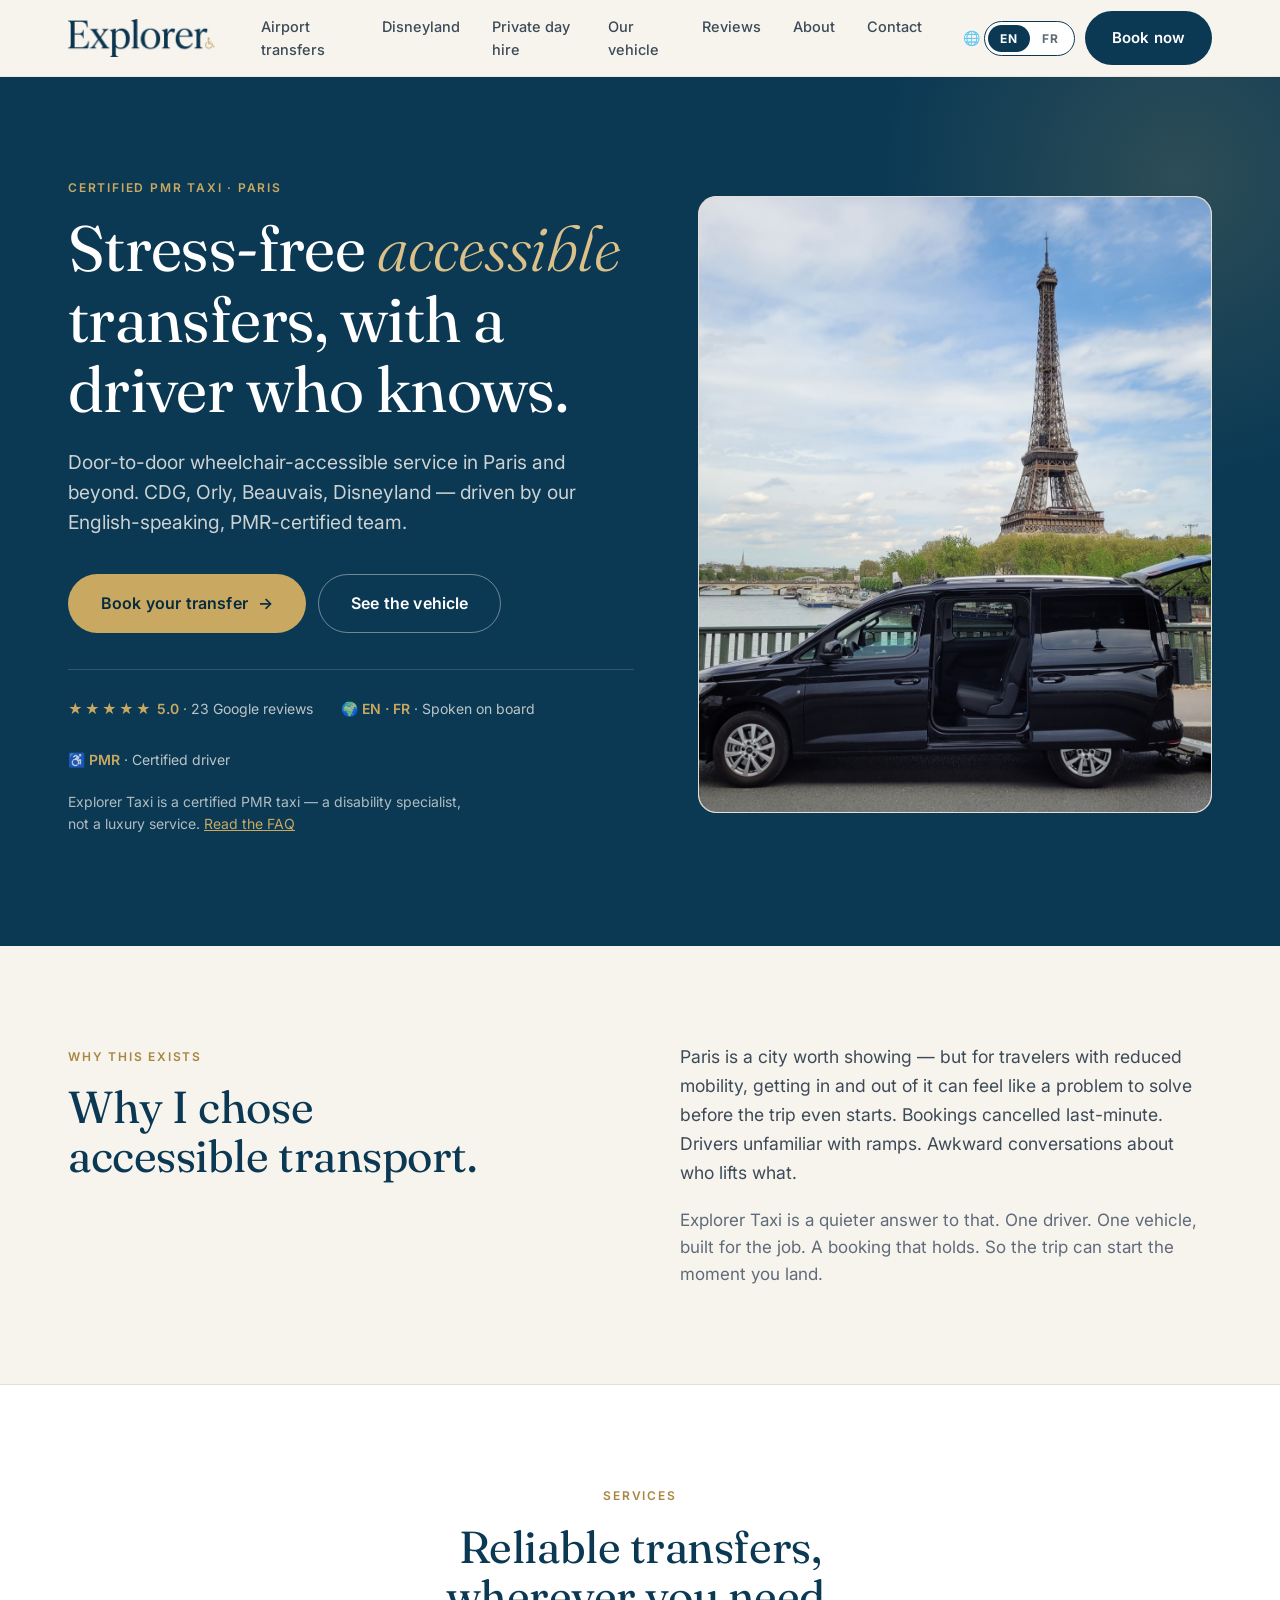
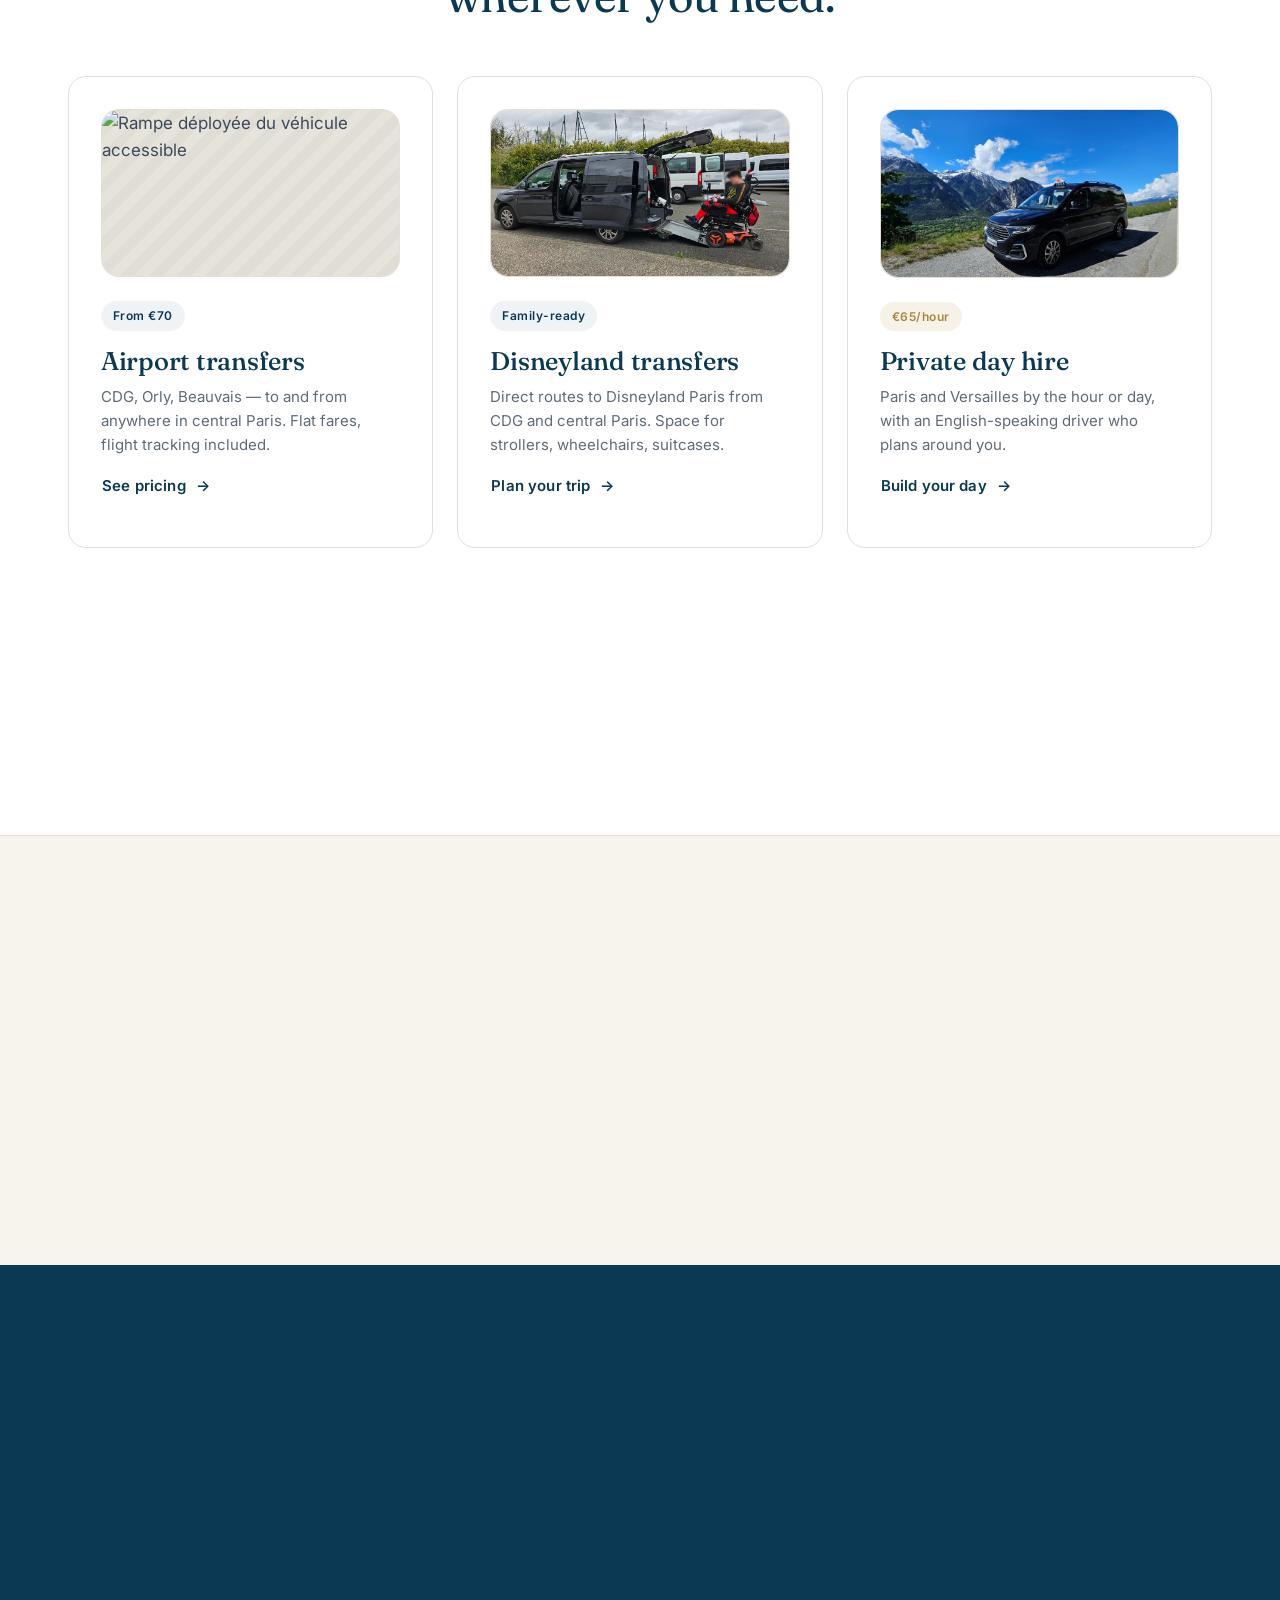
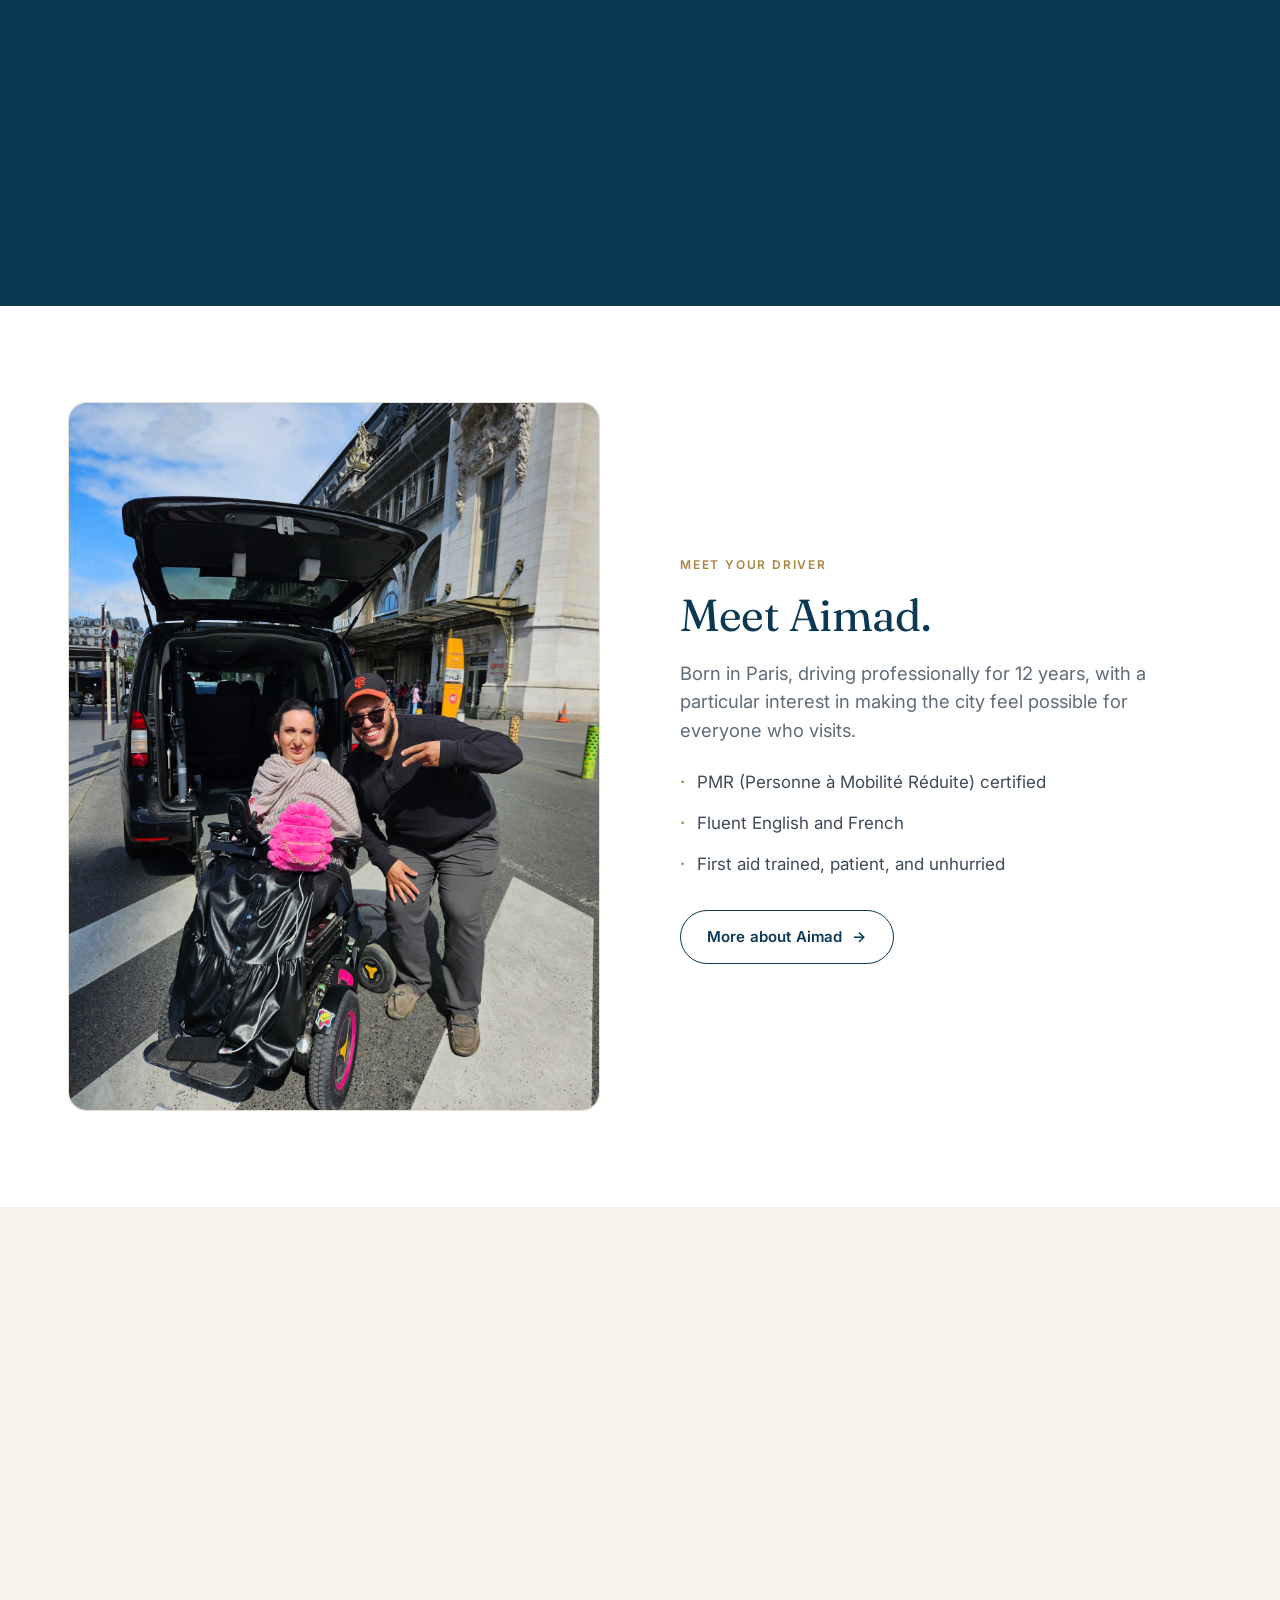
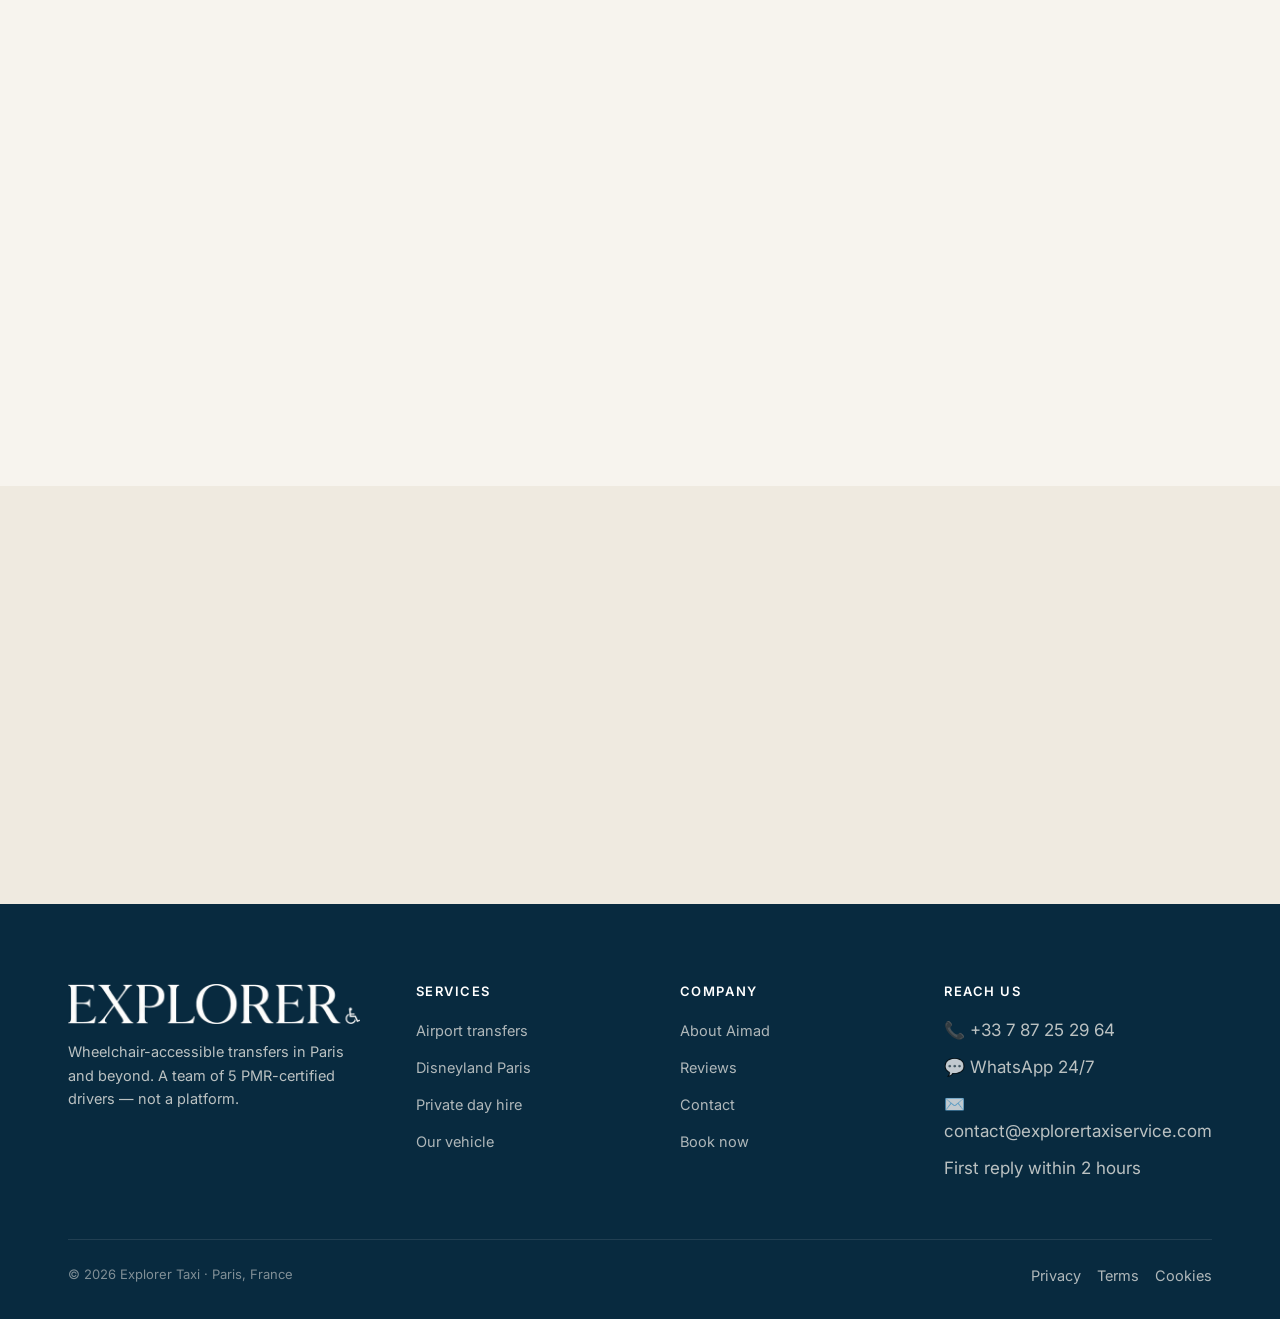
==== index.html @ ff6dc58c "modifications Aimad chauffeur ajout lien whatsapp etc modifications Aimad chauffeur ajout lien whats" ====
<!doctype html>
<html lang="en" data-lang="en">
<head>
  <meta charset="utf-8">
  <meta name="viewport" content="width=device-width, initial-scale=1">
  <title>Taxi PMR Paris · Explorer Taxi — Wheelchair-accessible Transfers</title>
  <meta name="google-site-verification" content="MqG_qi7RDP2tmNUdLE0LG4yqNqAjwFtEOhIin9T57_0">
  <meta name="description" content="Wheelchair-accessible taxi in Paris — WAV minivan, PMR-certified driver Aimad. Fixed prices from CDG (€95), Orly (€70), Disneyland and Le Havre cruise port. Book direct.">
  <link rel="canonical" href="https://explorertaxiservice.com/">
  <meta property="og:type" content="website">
  <meta property="og:site_name" content="Explorer Taxi Paris">
  <meta property="og:title" content="Explorer Taxi · Wheelchair-accessible Paris Transfers — WAV, PMR Driver">
  <meta property="og:description" content="WAV minivan, PMR-certified driver Aimad. Fixed prices from CDG (€95), Orly (€70), Disneyland and Le Havre cruise port. Book direct, no platform fees.">
  <meta property="og:url" content="https://explorertaxiservice.com/">
  <meta property="og:image" content="https://explorertaxiservice.com/uploads/vehicle-wheelchair.jpg">
  <meta name="twitter:card" content="summary_large_image">
  <script type="application/ld+json">
  {"@context":"https://schema.org","@type":["TaxiService","LocalBusiness"],"name":"Explorer Taxi Paris","description":"Wheelchair-accessible taxi transfers in Paris. WAV minivan with electric ramp, PMR-certified driver Aimad. Serving CDG, Orly, Disneyland and Le Havre cruise port.","url":"https://explorertaxiservice.com","telephone":"+33787252964","email":"contact@explorertaxiservice.com","address":{"@type":"PostalAddress","addressLocality":"Paris","addressRegion":"Île-de-France","addressCountry":"FR"},"priceRange":"€€","image":"https://explorertaxiservice.com/uploads/vehicle-wheelchair.jpg","aggregateRating":{"@type":"AggregateRating","ratingValue":"5.0","reviewCount":"23"},"openingHoursSpecification":{"@type":"OpeningHoursSpecification","dayOfWeek":["Monday","Tuesday","Wednesday","Thursday","Friday","Saturday","Sunday"],"opens":"07:00","closes":"23:00"}}
  </script>
  <link rel="preconnect" href="https://fonts.googleapis.com">
  <link rel="preconnect" href="https://fonts.gstatic.com" crossorigin>
  <link href="https://fonts.googleapis.com/css2?family=Fraunces:ital,opsz,wght@0,9..144,300..600;1,9..144,300..600&family=Inter:wght@400;500;600;700&family=JetBrains+Mono:wght@400;500&display=swap" rel="stylesheet">
  <link rel="icon" type="image/x-icon" href="uploads/logo/favicon.ico">
  <link rel="icon" type="image/png" sizes="32x32" href="uploads/logo/favicon-32.png">
  <link rel="icon" type="image/png" sizes="192x192" href="uploads/logo/favicon-192.png">
  <link rel="apple-touch-icon" href="uploads/logo/favicon-512.png">
  <link rel="stylesheet" href="assets/site.css?v=2">
</head>
<body>

<!-- ===== Header ===== -->
<header class="site-header">
  <div class="container header-inner">
    <a href="index.html" class="logo" style="gap:0;" aria-label="Explorer Taxi home"><img src="uploads/logo/logo-wordmark.png" alt="Explorer Taxi Paris" style="height:38px;width:auto;display:block;max-width:200px;"></a>
    <nav class="nav" aria-label="Primary">
      <a href="airport-transfers.html"><span data-lang="en">Airport transfers</span><span data-lang="fr">Transferts aéroport</span></a>
      <a href="disneyland.html"><span data-lang="en">Disneyland</span><span data-lang="fr">Disneyland</span></a>
      <a href="day-hire.html"><span data-lang="en">Private day hire</span><span data-lang="fr">Journée privée</span></a>
      <a href="vehicle.html"><span data-lang="en">Our vehicle</span><span data-lang="fr">Notre véhicule</span></a>
      <a href="reviews.html"><span data-lang="en">Reviews</span><span data-lang="fr">Avis</span></a>
      <a href="about.html"><span data-lang="en">About</span><span data-lang="fr">À propos</span></a>
      <a href="contact.html"><span data-lang="en">Contact</span><span data-lang="fr">Contact</span></a>
    </nav>
    <div class="header-actions">
      <div class="lang-toggle" aria-label="Language"><button data-lang="en">EN</button><button data-lang="fr">FR</button></div>
      <a href="book.html" class="btn btn-marine"><span data-lang="en">Book now</span><span data-lang="fr">Réserver</span></a>
      <button class="menu-btn" aria-label="Open menu"><svg width="22" height="22" viewBox="0 0 24 24" fill="none" stroke="currentColor" stroke-width="2" stroke-linecap="round"><path d="M4 7h16M4 12h16M4 17h16"/></svg></button>
    </div>
  </div>
</header>

<div class="mobile-menu" aria-hidden="true">
  <div class="mobile-menu-head">
    <a href="index.html" class="logo"><img src="uploads/logo/logo-wordmark.png" alt="Explorer Taxi Paris" style="height:34px;width:auto;display:block;max-width:180px;"></a>
    <button class="menu-close" aria-label="Close menu"><svg width="24" height="24" viewBox="0 0 24 24" fill="none" stroke="currentColor" stroke-width="2" stroke-linecap="round"><path d="M6 6l12 12M18 6L6 18"/></svg></button>
  </div>
  <nav>
    <a href="airport-transfers.html"><span data-lang="en">Airport transfers</span><span data-lang="fr">Transferts aéroport</span></a>
    <a href="disneyland.html"><span data-lang="en">Disneyland</span><span data-lang="fr">Disneyland</span></a>
    <a href="day-hire.html"><span data-lang="en">Private day hire</span><span data-lang="fr">Journée privée</span></a>
    <a href="vehicle.html"><span data-lang="en">Our vehicle</span><span data-lang="fr">Notre véhicule</span></a>
    <a href="reviews.html"><span data-lang="en">Reviews</span><span data-lang="fr">Avis</span></a>
    <a href="about.html"><span data-lang="en">About</span><span data-lang="fr">À propos</span></a>
    <a href="contact.html"><span data-lang="en">Contact</span><span data-lang="fr">Contact</span></a>
    <a href="book.html" style="background: var(--gold); color: var(--marine); margin-top: 16px; border-radius: 999px; text-align: center;"><span data-lang="en">Book your transfer →</span><span data-lang="fr">Réserver →</span></a>
  </nav>
</div>

<!-- ===== Hero ===== -->
<section class="hero">
  <div class="container hero-grid">
    <div>
      <span class="eyebrow"><span data-lang="en">Certified PMR Taxi · Paris</span><span data-lang="fr">Taxi PMR certifié · Paris</span></span>
      <h1>
        <span data-lang="en">Stress-free <em>accessible</em> transfers, with a driver who knows.</span>
        <span data-lang="fr">Transferts <em>accessibles</em>, avec un chauffeur qui comprend.</span>
      </h1>
      <p class="lead" style="margin-top: 24px;">
        <span data-lang="en">Door-to-door wheelchair-accessible service in Paris and beyond. CDG, Orly, Beauvais, Disneyland — driven by our English-speaking, PMR-certified team.</span>
        <span data-lang="fr">Service porte-à-porte accessible en fauteuil roulant à Paris et au-delà. CDG, Orly, Beauvais, Disneyland — avec notre équipe certifiée PMR et anglophone.</span>
      </p>
      <div class="hero-actions">
        <a href="book.html" class="btn btn-primary btn-lg btn-arrow"><span data-lang="en">Book your transfer</span><span data-lang="fr">Réserver</span></a>
        <a href="vehicle.html" class="btn btn-ghost-light btn-lg"><span data-lang="en">See the vehicle</span><span data-lang="fr">Voir le véhicule</span></a>
      </div>
      <div class="hero-meta">
        <div><span class="stars">★★★★★</span> <strong>5.0</strong> · <span data-lang="en">23 Google reviews</span><span data-lang="fr">23 avis Google</span></div>
        <div>🌍 <strong>EN · FR</strong> · <span data-lang="en">Spoken on board</span><span data-lang="fr">À bord</span></div>
        <div>♿ <strong>PMR</strong> · <span data-lang="en">Certified driver</span><span data-lang="fr">Chauffeur certifié</span></div>
      </div>
      <p style="margin-top: 20px; font-size: 14px; color: rgba(247,244,238,0.7); max-width: 44ch;">
        <span data-lang="en">Explorer Taxi is a certified PMR taxi — a disability specialist, not a luxury service. <a href="faq.html" style="color: var(--gold); text-decoration: underline;">Read the FAQ</a></span>
        <span data-lang="fr">Explorer Taxi est un taxi PMR agréé — un spécialiste du handicap, pas un service de prestige. <a href="faq.html" style="color: var(--gold); text-decoration: underline;">Lire la FAQ</a></span>
      </p>
    </div>
    <div class="reveal">
      <div class="img-ph" data-ratio="hero" style="overflow:hidden;">
        <img src="uploads/vehicle-eiffel.jpg" alt="Explorer Taxi accessible van devant la Tour Eiffel" style="width:100%;height:100%;object-fit:cover;border-radius:inherit;display:block;position:absolute;top:0;left:0;">
      </div>
    </div>
  </div>
</section>

<!-- ===== Why choose accessible transport ===== -->
<section>
  <div class="container">
    <div class="grid-2" style="gap: 80px; align-items: start;">
      <div class="reveal">
        <span class="eyebrow"><span data-lang="en">Why this exists</span><span data-lang="fr">Pourquoi</span></span>
        <h2><span data-lang="en">Why I chose accessible transport.</span><span data-lang="fr">Pourquoi j'ai choisi le transport accessible.</span></h2>
      </div>
      <div class="reveal">
        <p style="font-size: 1.1rem; line-height: 1.65; margin-bottom: 20px;">
          <span data-lang="en">Paris is a city worth showing — but for travelers with reduced mobility, getting in and out of it can feel like a problem to solve before the trip even starts. Bookings cancelled last-minute. Drivers unfamiliar with ramps. Awkward conversations about who lifts what.</span>
          <span data-lang="fr">Paris mérite d'être visitée — mais pour les voyageurs à mobilité réduite, y arriver peut ressembler à un problème à résoudre avant même le départ. Réservations annulées, chauffeurs peu familiers avec les rampes, conversations gênantes.</span>
        </p>
        <p class="muted">
          <span data-lang="en">Explorer Taxi is a quieter answer to that. One driver. One vehicle, built for the job. A booking that holds. So the trip can start the moment you land.</span>
          <span data-lang="fr">Explorer Taxi est une réponse plus calme. Un chauffeur. Un véhicule conçu pour ça. Une réservation qui tient. Pour que le voyage commence dès l'atterrissage.</span>
        </p>
      </div>
    </div>
  </div>
</section>

<!-- ===== Services overview ===== -->
<section style="background: var(--white); border-top: 1px solid var(--slate-line); border-bottom: 1px solid var(--slate-line);">
  <div class="container">
    <div class="section-head reveal">
      <span class="eyebrow"><span data-lang="en">Services</span><span data-lang="fr">Services</span></span>
      <h2><span data-lang="en">Reliable transfers,<br>wherever you need.</span><span data-lang="fr">Des transferts fiables,<br>où vous en avez besoin.</span></h2>
    </div>
    <div class="grid-3">
      <a href="airport-transfers.html" class="card reveal" style="display: block; color: inherit;">
        <div class="img-ph" data-ratio="wide" style="margin-bottom: 24px;overflow:hidden;"><img src="uploads/vehicle-ramp.jpg" alt="Rampe déployée du véhicule accessible" style="width:100%;height:100%;object-fit:cover;border-radius:inherit;display:block;position:absolute;top:0;left:0;"></div>
        <span class="tag"><span data-lang="en">From €70</span><span data-lang="fr">Dès 70 €</span></span>
        <h3 style="margin: 16px 0 10px;"><span data-lang="en">Airport transfers</span><span data-lang="fr">Transferts aéroport</span></h3>
        <p class="muted" style="font-size: 15px;"><span data-lang="en">CDG, Orly, Beauvais — to and from anywhere in central Paris. Flat fares, flight tracking included.</span><span data-lang="fr">CDG, Orly, Beauvais — vers Paris centre. Tarif fixe, suivi de vol inclus.</span></p>
        <span class="btn btn-arrow" style="padding: 16px 0; color: var(--marine); font-weight: 600;"><span data-lang="en">See pricing</span><span data-lang="fr">Voir les tarifs</span></span>
      </a>
      <a href="disneyland.html" class="card reveal" style="display: block; color: inherit;">
        <div class="img-ph" data-ratio="wide" style="margin-bottom: 24px;overflow:hidden;"><img src="uploads/vehicle-wheelchair.jpg" alt="Fauteuil électrique sur la rampe du véhicule" style="width:100%;height:100%;object-fit:cover;border-radius:inherit;display:block;position:absolute;top:0;left:0;"></div>
        <span class="tag"><span data-lang="en">Family-ready</span><span data-lang="fr">Pour les familles</span></span>
        <h3 style="margin: 16px 0 10px;"><span data-lang="en">Disneyland transfers</span><span data-lang="fr">Transferts Disneyland</span></h3>
        <p class="muted" style="font-size: 15px;"><span data-lang="en">Direct routes to Disneyland Paris from CDG and central Paris. Space for strollers, wheelchairs, suitcases.</span><span data-lang="fr">Vers Disneyland Paris depuis CDG et Paris. Place pour poussettes, fauteuils, valises.</span></p>
        <span class="btn btn-arrow" style="padding: 16px 0; color: var(--marine); font-weight: 600;"><span data-lang="en">Plan your trip</span><span data-lang="fr">Planifier</span></span>
      </a>
      <a href="day-hire.html" class="card reveal" style="display: block; color: inherit;">
        <div class="img-ph" data-ratio="wide" style="margin-bottom: 24px;overflow:hidden;"><img src="uploads/vehicle-mountains.jpg" alt="Véhicule Explorer Taxi en excursion" style="width:100%;height:100%;object-fit:cover;border-radius:inherit;display:block;position:absolute;top:0;left:0;"></div>
        <span class="tag tag-gold"><span data-lang="en">€65/hour</span><span data-lang="fr">65 €/heure</span></span>
        <h3 style="margin: 16px 0 10px;"><span data-lang="en">Private day hire</span><span data-lang="fr">Journée privée</span></h3>
        <p class="muted" style="font-size: 15px;"><span data-lang="en">Paris and Versailles by the hour or day, with an English-speaking driver who plans around you.</span><span data-lang="fr">Paris et Versailles à l'heure ou à la journée, avec un chauffeur anglophone.</span></p>
        <span class="btn btn-arrow" style="padding: 16px 0; color: var(--marine); font-weight: 600;"><span data-lang="en">Build your day</span><span data-lang="fr">Construire</span></span>
      </a>
    </div>
    <div style="margin-top: 24px;">
      <a href="le-havre.html" class="card reveal" style="display: flex; gap: 24px; align-items: center; color: inherit; background: var(--marine); color: var(--ivory); padding: 32px;">
        <div style="font-size: 2.5rem; flex-shrink: 0;">🚢</div>
        <div>
          <span class="tag" style="background: rgba(201,169,97,0.25); color: var(--gold);">€450</span>
          <h3 style="margin: 12px 0 8px; color: var(--white);"><span data-lang="en">Le Havre cruise port transfer</span><span data-lang="fr">Transfert port de croisière Le Havre</span></h3>
          <p style="font-size: 15px; color: rgba(247,244,238,0.8); margin: 0;"><span data-lang="en">Disembark at Le Havre and travel to Paris in a wheelchair-accessible WAV minivan. Fixed price, door-to-door.</span><span data-lang="fr">Débarquez au Havre et rejoignez Paris dans un van PMR. Tarif fixe, porte-à-porte.</span></p>
        </div>
        <span class="btn btn-arrow" style="margin-left: auto; flex-shrink: 0; color: var(--gold); font-weight: 600; white-space: nowrap;"><span data-lang="en">See routes</span><span data-lang="fr">Voir les trajets</span></span>
      </a>
    </div>
  </div>
</section>

<!-- ===== Stats / Trained, certified, committed ===== -->
<section>
  <div class="container">
    <div class="grid-2" style="gap: 80px; align-items: center;">
      <div class="reveal">
        <span class="eyebrow"><span data-lang="en">Trained · certified · committed</span><span data-lang="fr">Formé · certifié · engagé</span></span>
        <h2 style="margin-bottom: 24px;"><span data-lang="en">A small operation, by design.</span><span data-lang="fr">Une petite structure, c'est voulu.</span></h2>
        <p class="lead"><span data-lang="en">No call centre, no random dispatch. You know your driver before you travel — and that driver shows up, every time.</span><span data-lang="fr">Pas de centrale d'appel, pas de dispatch aléatoire. Vous connaissez votre chauffeur à l'avance — et il est toujours au rendez-vous.</span></p>
      </div>
      <div class="stats reveal" style="grid-template-columns: 1fr 1fr; gap: 40px 32px;">
        <div class="stat"><div class="num">12<em>+</em></div><div class="lbl"><span data-lang="en">Years driving in Paris with PMR specialization</span><span data-lang="fr">Ans de conduite à Paris, spécialisé PMR</span></div></div>
        <div class="stat"><div class="num">100<em>%</em></div><div class="lbl"><span data-lang="en">Show-up rate. No cancellations from our side.</span><span data-lang="fr">Taux de présence. Aucune annulation de notre part.</span></div></div>
        <div class="stat"><div class="num">5<em>/5</em></div><div class="lbl"><span data-lang="en">Google rating across 22 reviews to date</span><span data-lang="fr">Note Google sur 22 avis</span></div></div>
        <div class="stat"><div class="num"><em>EN</em>·FR</div><div class="lbl"><span data-lang="en">Fluent on board, ready to help and explain</span><span data-lang="fr">Couramment à bord, pour aider et expliquer</span></div></div>
      </div>
    </div>
  </div>
</section>

<!-- ===== Why accessible transport matters ===== -->
<section style="background: var(--marine); color: var(--ivory);">
  <div class="container">
    <div class="section-head reveal">
      <span class="eyebrow" style="color: var(--gold);">♿ <span data-lang="en">What it really means</span><span data-lang="fr">Ce que ça veut dire</span></span>
      <h2 style="color: var(--white);"><span data-lang="en">Why accessible transport matters to me.</span><span data-lang="fr">Pourquoi le transport accessible compte pour moi.</span></h2>
    </div>
    <div class="grid-2 reveal" style="gap: 64px; align-items: center;">
      <div class="img-ph" data-ratio="wide" style="overflow:hidden;"><img src="uploads/vehicle-ramp.jpg" alt="Rampe d'accès déployée" style="width:100%;height:100%;object-fit:cover;border-radius:inherit;display:block;position:absolute;top:0;left:0;"></div>
      <div>
        <p style="font-size: 1.15rem; line-height: 1.7; margin-bottom: 20px; color: rgba(247,244,238,0.9);">
          <span data-lang="en">I started Explorer Taxi because someone close to me kept getting let down by transport that promised "accessible" and meant something else. A booking that turned into a refusal at the curb. A driver who didn't know how the ramp worked.</span>
          <span data-lang="fr">J'ai créé Explorer Taxi parce qu'un proche se faisait régulièrement décevoir par des transports « accessibles » qui ne l'étaient pas vraiment.</span>
        </p>
        <p style="color: rgba(247,244,238,0.75); margin-bottom: 32px;">
          <span data-lang="en">Accessibility isn't a feature here — it's the whole point. The vehicle, the training, the timing, the way I plan the route. All of it.</span>
          <span data-lang="fr">L'accessibilité n'est pas une option ici — c'est tout l'enjeu. Le véhicule, la formation, le timing, l'itinéraire. Tout.</span>
        </p>
        <a href="about.html" class="btn btn-primary btn-arrow"><span data-lang="en">Read Aimad's story</span><span data-lang="fr">Lire l'histoire d'Aimad</span></a>
      </div>
    </div>
  </div>
</section>

<!-- ===== Meet Aimad ===== -->
<section style="background: var(--white);">
  <div class="container">
    <div class="grid-2" style="gap: 80px; align-items: center;">
      <div class="reveal">
        <div class="img-ph" data-ratio="portrait" style="overflow:hidden;"><img src="uploads/aimad-client.jpg" alt="Aimad avec une cliente en fauteuil roulant" style="width:100%;height:100%;object-fit:cover;object-position:top;border-radius:inherit;display:block;position:absolute;top:0;left:0;"></div>
      </div>
      <div class="reveal">
        <span class="eyebrow"><span data-lang="en">Meet your driver</span><span data-lang="fr">Votre chauffeur</span></span>
        <h2 style="margin-bottom: 20px;"><span data-lang="en">Meet Aimad.</span><span data-lang="fr">Voici Aimad.</span></h2>
        <p class="lead" style="margin-bottom: 24px;">
          <span data-lang="en">Born in Paris, driving professionally for 12 years, with a particular interest in making the city feel possible for everyone who visits.</span>
          <span data-lang="fr">Né à Paris, chauffeur professionnel depuis 12 ans, avec un intérêt particulier pour rendre la ville accessible à tous.</span>
        </p>
        <ul style="list-style: none; padding: 0; margin: 0 0 32px; display: flex; flex-direction: column; gap: 14px;">
          <li style="display: flex; gap: 12px; align-items: flex-start;"><span style="color: var(--gold-deep); font-weight: 600;">·</span><span><span data-lang="en">PMR (Personne à Mobilité Réduite) certified</span><span data-lang="fr">Certifié PMR (Personne à Mobilité Réduite)</span></span></li>
          <li style="display: flex; gap: 12px; align-items: flex-start;"><span style="color: var(--gold-deep); font-weight: 600;">·</span><span><span data-lang="en">Fluent English and French</span><span data-lang="fr">Anglais et français courants</span></span></li>
          <li style="display: flex; gap: 12px; align-items: flex-start;"><span style="color: var(--gold-deep); font-weight: 600;">·</span><span><span data-lang="en">First aid trained, patient, and unhurried</span><span data-lang="fr">Formé aux premiers secours, patient</span></span></li>
        </ul>
        <a href="about.html" class="btn btn-outline btn-arrow"><span data-lang="en">More about Aimad</span><span data-lang="fr">En savoir plus</span></a>
      </div>
    </div>
  </div>
</section>

<!-- ===== What clients say ===== -->
<section>
  <div class="container">
    <div class="section-head reveal">
      <span class="eyebrow"><span data-lang="en">Reviews</span><span data-lang="fr">Avis</span></span>
      <h2><span data-lang="en">What clients say.</span><span data-lang="fr">Ce que disent les clients.</span></h2>
      <p class="lead"><span class="stars">★★★★★</span> 5.0 · <span data-lang="en">23 reviews on Google</span><span data-lang="fr">22 avis sur Google</span></p>
    </div>
    <div class="grid-3">
      <div class="card reveal">
        <div class="stars" style="margin-bottom: 12px;">★★★★★</div>
        <p style="font-family: var(--font-display); font-size: 1.15rem; line-height: 1.5; color: var(--marine); margin-bottom: 24px;">"Never have we ever had such a marvelous, competent and skilled taxi driver as Aimad. He drove four of us all around Paris for six days. His kindness and caring we have never experienced in a taxi driver. We would give him a million stars."</p>
        <div style="display: flex; align-items: center; gap: 12px;">
          <div style="width: 40px; height: 40px; border-radius: 50%; background: var(--ivory-warm); display: grid; place-items: center; font-weight: 600; color: var(--marine);">SR</div>
          <div><strong style="display: block; font-size: 14px;">Sally Russell</strong><span class="muted" style="font-size: 12px;">Local Guide · avril 2025</span></div>
        </div>
      </div>
      <div class="card reveal">
        <div class="stars" style="margin-bottom: 12px;">★★★★★</div>
        <p style="font-family: var(--font-display); font-size: 1.15rem; line-height: 1.5; color: var(--marine); margin-bottom: 24px;">"Aimad was the best ambassador to welcome us to Paris. He was so solid in his process for securing me and my wheelchair — a smooth driver, which is a true feat in Paris traffic! Would not hesitate to use his service again and will recommend to anyone!"</p>
        <div style="display: flex; align-items: center; gap: 12px;">
          <div style="width: 40px; height: 40px; border-radius: 50%; background: var(--ivory-warm); display: grid; place-items: center; font-weight: 600; color: var(--marine);">KG</div>
          <div><strong style="display: block; font-size: 14px;">kwadgirl</strong><span class="muted" style="font-size: 12px;">octobre 2025</span></div>
        </div>
      </div>
      <div class="card reveal">
        <div class="stars" style="margin-bottom: 12px;">★★★★★</div>
        <p style="font-family: var(--font-display); font-size: 1.15rem; line-height: 1.5; color: var(--marine); margin-bottom: 24px;">"Reliable and dependable accessible service. Clean vehicle, plenty of space for my large power wheelchair, phone charger, working temperature control and good communication. Aimad is a great driver and provided great customer service!"</p>
        <div style="display: flex; align-items: center; gap: 12px;">
          <div style="width: 40px; height: 40px; border-radius: 50%; background: var(--ivory-warm); display: grid; place-items: center; font-weight: 600; color: var(--marine);">CC</div>
          <div><strong style="display: block; font-size: 14px;">Celestine Callahan</strong><span class="muted" style="font-size: 12px;">avril 2025</span></div>
        </div>
      </div>
    </div>
    <div class="center reveal" style="margin-top: 48px;">
      <a href="reviews.html" class="btn btn-outline btn-arrow"><span data-lang="en">Read all 23 reviews</span><span data-lang="fr">Lire les 23 avis</span></a>
    </div>
  </div>
</section>

<!-- ===== Travel with confidence CTA ===== -->
<section style="background: var(--ivory-warm); padding: 80px 0;">
  <div class="container-narrow center reveal">
    <span class="eyebrow"><span data-lang="en">Ready when you are</span><span data-lang="fr">Quand vous voulez</span></span>
    <h2 style="margin-bottom: 20px;"><span data-lang="en">Travel with <em style="color: var(--gold-deep);">confidence</em>.</span><span data-lang="fr">Voyagez en <em style="color: var(--gold-deep);">confiance</em>.</span></h2>
    <p class="lead" style="margin: 0 auto 32px;"><span data-lang="en">Book in two minutes. Get a confirmation with your driver's direct number. Land in Paris knowing the next part is handled.</span><span data-lang="fr">Réservez en deux minutes. Recevez une confirmation avec le numéro direct de votre chauffeur.</span></p>
    <div style="display: flex; gap: 12px; justify-content: center; flex-wrap: wrap;">
      <a href="book.html" class="btn btn-marine btn-lg btn-arrow"><span data-lang="en">Book your transfer</span><span data-lang="fr">Réserver</span></a>
      <a href="contact.html" class="btn btn-outline btn-lg"><span data-lang="en">Ask a question</span><span data-lang="fr">Poser une question</span></a>
    </div>
  </div>
</section>

<!-- ===== Footer ===== -->
<footer class="site-footer">
  <div class="container">
    <div class="footer-grid">
      <div>
        <a href="index.html" class="logo"><img src="uploads/logo/logo-white.png" alt="Explorer Taxi Paris" style="height:40px;width:auto;display:block;"></a>
        <p style="margin-top: 16px; max-width: 32ch; font-size: 14.5px;"><span data-lang="en">Wheelchair-accessible transfers in Paris and beyond. A team of 5 PMR-certified drivers — not a platform.</span><span data-lang="fr">Transferts accessibles à Paris et au-delà. Une équipe de 5 chauffeurs certifiés PMR — pas une plateforme.</span></p>
      </div>
      <div>
        <h4><span data-lang="en">Services</span><span data-lang="fr">Services</span></h4>
        <ul>
          <li><a href="airport-transfers.html"><span data-lang="en">Airport transfers</span><span data-lang="fr">Transferts aéroport</span></a></li>
          <li><a href="disneyland.html"><span data-lang="en">Disneyland Paris</span><span data-lang="fr">Disneyland Paris</span></a></li>
          <li><a href="day-hire.html"><span data-lang="en">Private day hire</span><span data-lang="fr">Journée privée</span></a></li>
          <li><a href="vehicle.html"><span data-lang="en">Our vehicle</span><span data-lang="fr">Notre véhicule</span></a></li>
        </ul>
      </div>
      <div>
        <h4><span data-lang="en">Company</span><span data-lang="fr">Société</span></h4>
        <ul>
          <li><a href="about.html"><span data-lang="en">About Aimad</span><span data-lang="fr">À propos</span></a></li>
          <li><a href="reviews.html"><span data-lang="en">Reviews</span><span data-lang="fr">Avis</span></a></li>
          <li><a href="contact.html"><span data-lang="en">Contact</span><span data-lang="fr">Contact</span></a></li>
          <li><a href="book.html"><span data-lang="en">Book now</span><span data-lang="fr">Réserver</span></a></li>
        </ul>
      </div>
      <div>
        <h4><span data-lang="en">Reach us</span><span data-lang="fr">Nous contacter</span></h4>
        <ul>
          <li>📞 +33 7 87 25 29 64</li>
          <li>💬 WhatsApp 24/7</li>
          <li>✉️ contact@explorertaxiservice.com</li>
          <li><span data-lang="en">First reply within 2 hours</span><span data-lang="fr">Réponse sous 2h</span></li>
        </ul>
      </div>
    </div>
    <div class="footer-bottom">
      <span>© 2026 Explorer Taxi · <span data-lang="en">Paris, France</span><span data-lang="fr">Paris, France</span></span>
      <span><a href="#" style="margin-right: 16px;"><span data-lang="en">Privacy</span><span data-lang="fr">Confidentialité</span></a><a href="#" style="margin-right: 16px;"><span data-lang="en">Terms</span><span data-lang="fr">CGV</span></a><a href="#"><span data-lang="en">Cookies</span><span data-lang="fr">Cookies</span></a></span>
    </div>
  </div>
</footer>

<script src="assets/site.js"></script>
</body>
</html>
---- assets/site.css ----
/* ============================================================
   Explorer Taxi — design system
   Brand: deep marine #0B3954, gold #C9A961, ivory #F7F4EE
   ============================================================ */

:root {
  --marine: #0B3954;
  --marine-light: #1B5A7A;
  --marine-deeper: #082A3F;
  --gold: #C9A961;
  --gold-soft: #DBC189;
  --gold-deep: #A88742;
  --ivory: #F7F4EE;
  --ivory-warm: #EFEAE0;
  --white: #FFFFFF;
  --slate: #3D4A57;
  --slate-soft: #5F6B78;
  --slate-line: #E4E0D6;
  --green: #2D7A4F;
  --red: #B53A2C;

  --font-display: "Fraunces", "Times New Roman", Georgia, serif;
  --font-body: "Inter", -apple-system, BlinkMacSystemFont, "Helvetica Neue", Arial, sans-serif;

  --radius-sm: 6px;
  --radius: 10px;
  --radius-lg: 18px;
  --radius-xl: 28px;

  --shadow-sm: 0 1px 2px rgba(11, 57, 84, 0.06), 0 1px 1px rgba(11, 57, 84, 0.04);
  --shadow: 0 4px 12px rgba(11, 57, 84, 0.08), 0 2px 4px rgba(11, 57, 84, 0.04);
  --shadow-lg: 0 16px 40px rgba(11, 57, 84, 0.12), 0 4px 12px rgba(11, 57, 84, 0.06);

  --container: 1200px;
  --container-narrow: 920px;
}

* { box-sizing: border-box; }

html { scroll-behavior: smooth; }

body {
  margin: 0;
  font-family: var(--font-body);
  font-size: 17px;
  line-height: 1.6;
  color: var(--slate);
  background: var(--ivory);
  -webkit-font-smoothing: antialiased;
  text-rendering: optimizeLegibility;
}

img, svg { max-width: 100%; display: block; }

a { color: inherit; text-decoration: none; }

button { font-family: inherit; cursor: pointer; border: none; background: none; color: inherit; }

input, select, textarea {
  font-family: inherit;
  font-size: 16px;
  color: var(--slate);
}

h1, h2, h3, h4 {
  font-family: var(--font-display);
  font-weight: 500;
  color: var(--marine);
  letter-spacing: -0.01em;
  line-height: 1.1;
  margin: 0;
  text-wrap: balance;
}

h1 { font-size: clamp(2.5rem, 5vw, 4.25rem); font-weight: 400; }
h2 { font-size: clamp(2rem, 3.5vw, 3rem); font-weight: 400; }
h3 { font-size: clamp(1.35rem, 2vw, 1.65rem); font-weight: 500; }
h4 { font-size: 1.1rem; font-weight: 500; }

p { margin: 0; text-wrap: pretty; }

/* ---------- Layout ---------- */
.container {
  width: 100%;
  max-width: var(--container);
  margin: 0 auto;
  padding: 0 28px;
}
.container-narrow {
  max-width: var(--container-narrow);
  margin: 0 auto;
  padding: 0 28px;
}

section { padding: 96px 0; }
.section-tight { padding: 64px 0; }

@media (max-width: 720px) {
  section { padding: 64px 0; }
  body { font-size: 16px; }
}

.eyebrow {
  font-family: var(--font-body);
  font-size: 12px;
  text-transform: uppercase;
  letter-spacing: 0.15em;
  font-weight: 600;
  color: var(--gold-deep);
  margin-bottom: 16px;
  display: inline-block;
}

.lead {
  font-size: 1.15rem;
  color: var(--slate-soft);
  line-height: 1.55;
  max-width: 60ch;
}

.section-head {
  text-align: center;
  margin-bottom: 56px;
}
.section-head .lead { margin: 16px auto 0; }

/* ---------- Buttons ---------- */
.btn {
  display: inline-flex;
  align-items: center;
  justify-content: center;
  gap: 10px;
  padding: 14px 26px;
  border-radius: 999px;
  font-weight: 600;
  font-size: 15px;
  letter-spacing: 0.01em;
  transition: transform 0.15s ease, background 0.2s ease, box-shadow 0.2s ease, color 0.2s ease;
  white-space: nowrap;
  cursor: pointer;
  border: 1.5px solid transparent;
}
.btn:focus-visible {
  outline: 3px solid var(--gold);
  outline-offset: 2px;
}
.btn:active { transform: translateY(1px); }

.btn-primary {
  background: var(--gold);
  color: var(--marine-deeper);
}
.btn-primary:hover { background: var(--gold-deep); color: var(--white); }

.btn-marine {
  background: var(--marine);
  color: var(--white);
}
.btn-marine:hover { background: var(--marine-deeper); }

.btn-outline {
  background: transparent;
  color: var(--marine);
  border-color: var(--marine);
}
.btn-outline:hover { background: var(--marine); color: var(--white); }

.btn-ghost-light {
  background: transparent;
  color: var(--white);
  border-color: rgba(255,255,255,0.4);
}
.btn-ghost-light:hover { background: rgba(255,255,255,0.1); border-color: var(--white); }

.btn-lg { padding: 16px 32px; font-size: 16px; }

.btn-arrow::after {
  content: "→";
  transition: transform 0.2s ease;
}
.btn-arrow:hover::after { transform: translateX(3px); }

/* ---------- Header ---------- */
.site-header {
  position: sticky;
  top: 0;
  z-index: 50;
  background: rgba(247, 244, 238, 0.85);
  backdrop-filter: blur(14px);
  -webkit-backdrop-filter: blur(14px);
  border-bottom: 1px solid rgba(228, 224, 214, 0.6);
}
.header-inner {
  display: flex;
  align-items: center;
  gap: 32px;
  height: 76px;
}
.logo {
  display: flex;
  align-items: center;
  gap: 10px;
  text-decoration: none;
  color: var(--marine);
  font-family: var(--font-display);
  font-size: 1.35rem;
  font-weight: 500;
  letter-spacing: -0.01em;
}
.logo-mark {
  width: 36px;
  height: 36px;
  border-radius: 50%;
  background: var(--marine);
  color: var(--gold);
  display: grid;
  place-items: center;
  font-family: var(--font-display);
  font-size: 18px;
  font-weight: 600;
  flex-shrink: 0;
}
.logo span:last-child small {
  display: block;
  font-family: var(--font-body);
  font-size: 10px;
  font-weight: 600;
  letter-spacing: 0.18em;
  text-transform: uppercase;
  color: var(--slate-soft);
  margin-top: -4px;
}
.nav {
  display: flex;
  gap: 4px;
  margin-left: auto;
  margin-right: 16px;
}
.nav a {
  padding: 8px 14px;
  border-radius: 8px;
  font-size: 14.5px;
  font-weight: 500;
  color: var(--slate);
  transition: color 0.15s ease, background 0.15s ease;
}
.nav a:hover { color: var(--marine); background: rgba(11, 57, 84, 0.06); }
.nav a.active { color: var(--marine); }
.nav a.active::after {
  content: "";
  display: block;
  height: 2px;
  background: var(--gold);
  margin-top: 4px;
  border-radius: 2px;
}

.header-actions {
  display: flex;
  align-items: center;
  gap: 10px;
}
.lang-toggle {
  display: inline-flex;
  align-items: center;
  border: 1.5px solid var(--marine);
  border-radius: 999px;
  padding: 3px;
  background: var(--white);
  position: relative;
}
.lang-toggle::before {
  content: "🌐";
  position: absolute;
  left: -22px;
  top: 50%;
  transform: translateY(-50%);
  font-size: 14px;
  opacity: 0.6;
}
.lang-toggle button {
  padding: 6px 12px;
  font-size: 12px;
  font-weight: 700;
  color: var(--slate-soft);
  border-radius: 999px;
  letter-spacing: 0.08em;
  transition: background 0.15s ease, color 0.15s ease;
}
.lang-toggle button:hover { color: var(--marine); }
.lang-toggle button.active {
  background: var(--marine);
  color: var(--white);
}

.menu-btn {
  display: none;
  width: 40px;
  height: 40px;
  border-radius: 8px;
  align-items: center;
  justify-content: center;
}
.menu-btn svg { stroke: var(--marine); }

@media (max-width: 980px) {
  .nav, .header-actions .btn-marine { display: none; }
  .menu-btn { display: flex; }
  .lang-toggle::before { display: none; }
}

.mobile-menu {
  position: fixed;
  inset: 0;
  background: var(--ivory);
  z-index: 100;
  padding: 28px;
  transform: translateX(100%);
  transition: transform 0.3s ease;
  overflow-y: auto;
}
.mobile-menu.open { transform: translateX(0); }
.mobile-menu-head {
  display: flex;
  justify-content: space-between;
  align-items: center;
  margin-bottom: 32px;
}
.mobile-menu nav {
  display: flex;
  flex-direction: column;
  gap: 8px;
}
.mobile-menu nav a {
  padding: 14px 16px;
  border-radius: 10px;
  font-family: var(--font-display);
  font-size: 1.5rem;
  color: var(--marine);
  border-bottom: 1px solid var(--slate-line);
}

/* ---------- Hero ---------- */
.hero {
  background: var(--marine);
  color: var(--white);
  padding: 96px 0 110px;
  position: relative;
  overflow: hidden;
}
.hero::before {
  content: "";
  position: absolute;
  top: -200px;
  right: -200px;
  width: 600px;
  height: 600px;
  border-radius: 50%;
  background: radial-gradient(circle, rgba(201, 169, 97, 0.18), transparent 70%);
  pointer-events: none;
}
.hero h1 { color: var(--white); font-weight: 400; }
.hero h1 em {
  font-style: italic;
  color: var(--gold-soft);
  font-weight: 300;
}
.hero .lead { color: rgba(247, 244, 238, 0.82); font-size: 1.2rem; max-width: 56ch; }
.hero .eyebrow { color: var(--gold); }

.hero-grid {
  display: grid;
  grid-template-columns: minmax(0, 1.1fr) minmax(0, 1fr);
  gap: 64px;
  align-items: center;
}
@media (max-width: 880px) {
  .hero-grid { grid-template-columns: 1fr; gap: 40px; }
}

.hero-actions {
  display: flex;
  flex-wrap: wrap;
  gap: 12px;
  margin-top: 36px;
}
.hero-meta {
  display: flex;
  flex-wrap: wrap;
  gap: 28px;
  margin-top: 36px;
  padding-top: 28px;
  border-top: 1px solid rgba(247, 244, 238, 0.15);
  font-size: 14px;
  color: rgba(247, 244, 238, 0.75);
}
.hero-meta strong { color: var(--gold); font-weight: 600; }

/* ---------- Image placeholder ---------- */
.img-ph {
  position: relative;
  width: 100%;
  aspect-ratio: 4 / 3;
  background:
    repeating-linear-gradient(
      135deg,
      rgba(11, 57, 84, 0.04) 0,
      rgba(11, 57, 84, 0.04) 10px,
      rgba(11, 57, 84, 0.07) 10px,
      rgba(11, 57, 84, 0.07) 20px
    ),
    var(--ivory-warm);
  border: 1px solid var(--slate-line);
  border-radius: var(--radius-lg);
  overflow: hidden;
  display: grid;
  place-items: center;
}
.img-ph[data-dark="true"] {
  background:
    repeating-linear-gradient(
      135deg,
      rgba(255,255,255,0.04) 0,
      rgba(255,255,255,0.04) 10px,
      rgba(255,255,255,0.08) 10px,
      rgba(255,255,255,0.08) 20px
    ),
    var(--marine-light);
  border-color: rgba(255,255,255,0.1);
}
.img-ph .ph-label {
  font-family: "JetBrains Mono", "Courier New", monospace;
  font-size: 11px;
  letter-spacing: 0.08em;
  text-transform: uppercase;
  color: var(--slate-soft);
  background: var(--white);
  padding: 8px 14px;
  border-radius: 999px;
  border: 1px solid var(--slate-line);
}
.img-ph[data-dark="true"] .ph-label {
  background: var(--marine-deeper);
  color: var(--gold-soft);
  border-color: rgba(255,255,255,0.15);
}
.img-ph[data-ratio="square"] { aspect-ratio: 1 / 1; }
.img-ph[data-ratio="wide"] { aspect-ratio: 16 / 9; }
.img-ph[data-ratio="hero"] { aspect-ratio: 5 / 6; }
.img-ph[data-ratio="portrait"] { aspect-ratio: 3 / 4; }

/* ---------- Cards ---------- */
.card {
  background: var(--white);
  border: 1px solid var(--slate-line);
  border-radius: var(--radius-lg);
  padding: 32px;
  transition: transform 0.2s ease, box-shadow 0.2s ease, border-color 0.2s ease;
}
.card:hover { transform: translateY(-2px); box-shadow: var(--shadow); border-color: rgba(201, 169, 97, 0.4); }
.card-dark {
  background: var(--marine);
  color: var(--ivory);
  border: 1px solid var(--marine-light);
}
.card-dark h3, .card-dark h4 { color: var(--white); }

/* ---------- Stats ---------- */
.stats {
  display: grid;
  grid-template-columns: repeat(auto-fit, minmax(180px, 1fr));
  gap: 32px;
}
.stat .num {
  font-family: var(--font-display);
  font-size: clamp(2.5rem, 4vw, 3.5rem);
  font-weight: 400;
  color: var(--marine);
  line-height: 1;
}
.stat .num em { color: var(--gold-deep); font-style: normal; }
.stat .lbl {
  font-size: 14px;
  color: var(--slate-soft);
  margin-top: 8px;
  line-height: 1.4;
}
.stats-dark .stat .num { color: var(--gold); }
.stats-dark .stat .lbl { color: rgba(247, 244, 238, 0.7); }

/* ---------- FAQ ---------- */
.faq-item {
  border-top: 1px solid var(--slate-line);
}
.faq-item:last-child { border-bottom: 1px solid var(--slate-line); }
.faq-q {
  width: 100%;
  display: flex;
  justify-content: space-between;
  align-items: center;
  padding: 24px 0;
  text-align: left;
  font-family: var(--font-display);
  font-size: 1.2rem;
  font-weight: 500;
  color: var(--marine);
  gap: 24px;
}
.faq-q .icon {
  width: 28px;
  height: 28px;
  border-radius: 50%;
  border: 1.5px solid var(--marine);
  display: grid;
  place-items: center;
  flex-shrink: 0;
  transition: transform 0.25s ease, background 0.2s ease;
  font-size: 14px;
  line-height: 1;
}
.faq-item.open .faq-q .icon { transform: rotate(45deg); background: var(--gold); border-color: var(--gold); color: var(--marine); }
.faq-a {
  display: grid;
  grid-template-rows: 0fr;
  transition: grid-template-rows 0.3s ease;
}
.faq-a > div {
  overflow: hidden;
  color: var(--slate-soft);
  line-height: 1.65;
}
.faq-item.open .faq-a { grid-template-rows: 1fr; }
.faq-item.open .faq-a > div { padding-bottom: 28px; padding-right: 52px; }

/* ---------- Form ---------- */
.field { display: flex; flex-direction: column; gap: 6px; }
.field label {
  font-size: 13px;
  font-weight: 600;
  color: var(--slate);
  letter-spacing: 0.02em;
}
.field .hint { font-size: 12px; color: var(--slate-soft); }
.field .err { font-size: 12px; color: var(--red); display: none; }
.field.invalid .err { display: block; }
.field.invalid input, .field.invalid select, .field.invalid textarea { border-color: var(--red); }

.field input, .field select, .field textarea {
  padding: 12px 14px;
  border: 1.5px solid var(--slate-line);
  border-radius: var(--radius);
  background: var(--white);
  transition: border-color 0.15s ease, box-shadow 0.15s ease;
  width: 100%;
}
.field input:focus, .field select:focus, .field textarea:focus {
  outline: none;
  border-color: var(--marine);
  box-shadow: 0 0 0 4px rgba(11, 57, 84, 0.08);
}
.field textarea { min-height: 120px; resize: vertical; }

.checks { display: flex; flex-direction: column; gap: 10px; }
.check {
  display: flex;
  align-items: flex-start;
  gap: 10px;
  cursor: pointer;
  font-size: 14px;
}
.check input { width: 18px; height: 18px; accent-color: var(--marine); margin-top: 2px; }

/* ---------- Footer ---------- */
.site-footer {
  background: var(--marine-deeper);
  color: rgba(247, 244, 238, 0.75);
  padding: 80px 0 32px;
}
.footer-grid {
  display: grid;
  grid-template-columns: 1.4fr repeat(3, 1fr);
  gap: 56px;
}
@media (max-width: 880px) {
  .footer-grid { grid-template-columns: repeat(2, 1fr); gap: 40px; }
}
@media (max-width: 540px) {
  .footer-grid { grid-template-columns: 1fr; }
}
.site-footer h4 {
  color: var(--white);
  font-family: var(--font-body);
  font-size: 13px;
  text-transform: uppercase;
  letter-spacing: 0.12em;
  font-weight: 600;
  margin-bottom: 18px;
}
.site-footer ul { list-style: none; padding: 0; margin: 0; display: flex; flex-direction: column; gap: 10px; }
.site-footer a { color: rgba(247, 244, 238, 0.7); font-size: 14.5px; transition: color 0.15s ease; }
.site-footer a:hover { color: var(--gold); }
.site-footer .logo { color: var(--white); }
.site-footer .logo span:last-child small { color: rgba(247, 244, 238, 0.5); }
.footer-bottom {
  margin-top: 56px;
  padding-top: 24px;
  border-top: 1px solid rgba(247, 244, 238, 0.1);
  display: flex;
  justify-content: space-between;
  flex-wrap: wrap;
  gap: 16px;
  font-size: 13px;
  color: rgba(247, 244, 238, 0.5);
}

/* ---------- Reveal ---------- */
.reveal {
  opacity: 0;
  transform: translateY(20px);
  transition: opacity 0.7s ease, transform 0.7s ease;
}
.reveal.in {
  opacity: 1;
  transform: translateY(0);
}

/* ---------- Utility ---------- */
.grid-2 { display: grid; grid-template-columns: 1fr 1fr; gap: 32px; }
.grid-3 { display: grid; grid-template-columns: repeat(3, 1fr); gap: 24px; }
.grid-4 { display: grid; grid-template-columns: repeat(4, 1fr); gap: 20px; }
@media (max-width: 880px) {
  .grid-2, .grid-3, .grid-4 { grid-template-columns: 1fr; }
}
@media (min-width: 540px) and (max-width: 880px) {
  .grid-3, .grid-4 { grid-template-columns: 1fr 1fr; }
}

.center { text-align: center; }
.muted { color: var(--slate-soft); }
.gold { color: var(--gold-deep); }
.divider { height: 1px; background: var(--slate-line); margin: 56px 0; }
.tag {
  display: inline-flex;
  align-items: center;
  gap: 6px;
  padding: 5px 12px;
  border-radius: 999px;
  background: rgba(11, 57, 84, 0.06);
  color: var(--marine);
  font-size: 12px;
  font-weight: 600;
  letter-spacing: 0.04em;
}
.tag-gold { background: rgba(201, 169, 97, 0.15); color: var(--gold-deep); }
.tag-green { background: rgba(45, 122, 79, 0.12); color: var(--green); }

.stars { color: var(--gold); letter-spacing: 2px; font-size: 14px; }

/* ---------- Page hero ---------- */
.page-hero {
  background: var(--marine);
  color: var(--white);
  padding: 80px 0 96px;
  text-align: center;
  position: relative;
  overflow: hidden;
}
.page-hero::before {
  content: "";
  position: absolute;
  top: -150px; left: 50%;
  transform: translateX(-50%);
  width: 700px; height: 400px;
  background: radial-gradient(ellipse, rgba(201, 169, 97, 0.12), transparent 70%);
}
.page-hero h1 { color: var(--white); margin-bottom: 20px; }
.page-hero h1 em { font-style: italic; color: var(--gold-soft); font-weight: 300; }
.page-hero .lead { color: rgba(247, 244, 238, 0.8); margin: 0 auto; font-size: 1.15rem; }
.page-hero .breadcrumb {
  font-size: 12px;
  text-transform: uppercase;
  letter-spacing: 0.18em;
  color: var(--gold);
  margin-bottom: 16px;
  font-weight: 600;
}
.page-hero-actions {
  display: flex;
  gap: 12px;
  justify-content: center;
  margin-top: 32px;
  flex-wrap: wrap;
}

/* ---------- Booking ribbon (inline form on hero) ---------- */
.booking-ribbon {
  background: var(--white);
  border-radius: var(--radius-lg);
  padding: 8px;
  display: grid;
  grid-template-columns: repeat(4, 1fr) auto;
  gap: 4px;
  box-shadow: var(--shadow-lg);
  border: 1px solid rgba(255,255,255,0.7);
}
.booking-ribbon .field {
  padding: 12px 16px;
  border-radius: var(--radius);
  gap: 4px;
}
.booking-ribbon .field:hover { background: var(--ivory); }
.booking-ribbon .field label {
  font-size: 11px;
  text-transform: uppercase;
  letter-spacing: 0.1em;
  color: var(--slate-soft);
}
.booking-ribbon .field input, .booking-ribbon .field select {
  border: none;
  padding: 0;
  background: transparent;
  font-size: 15px;
  font-weight: 500;
  color: var(--marine);
}
.booking-ribbon .field input:focus, .booking-ribbon .field select:focus { box-shadow: none; }
.booking-ribbon button {
  padding: 0 28px;
  border-radius: var(--radius);
}
@media (max-width: 880px) {
  .booking-ribbon { grid-template-columns: 1fr 1fr; }
  .booking-ribbon button { grid-column: 1 / -1; padding: 14px; }
}

/* ---------- Bilingual visibility ---------- */
/* Only hide spans-of-translation, NOT the lang-toggle buttons themselves */
html[data-lang="en"] span[data-lang="fr"],
html[data-lang="fr"] span[data-lang="en"] { display: none !important; }
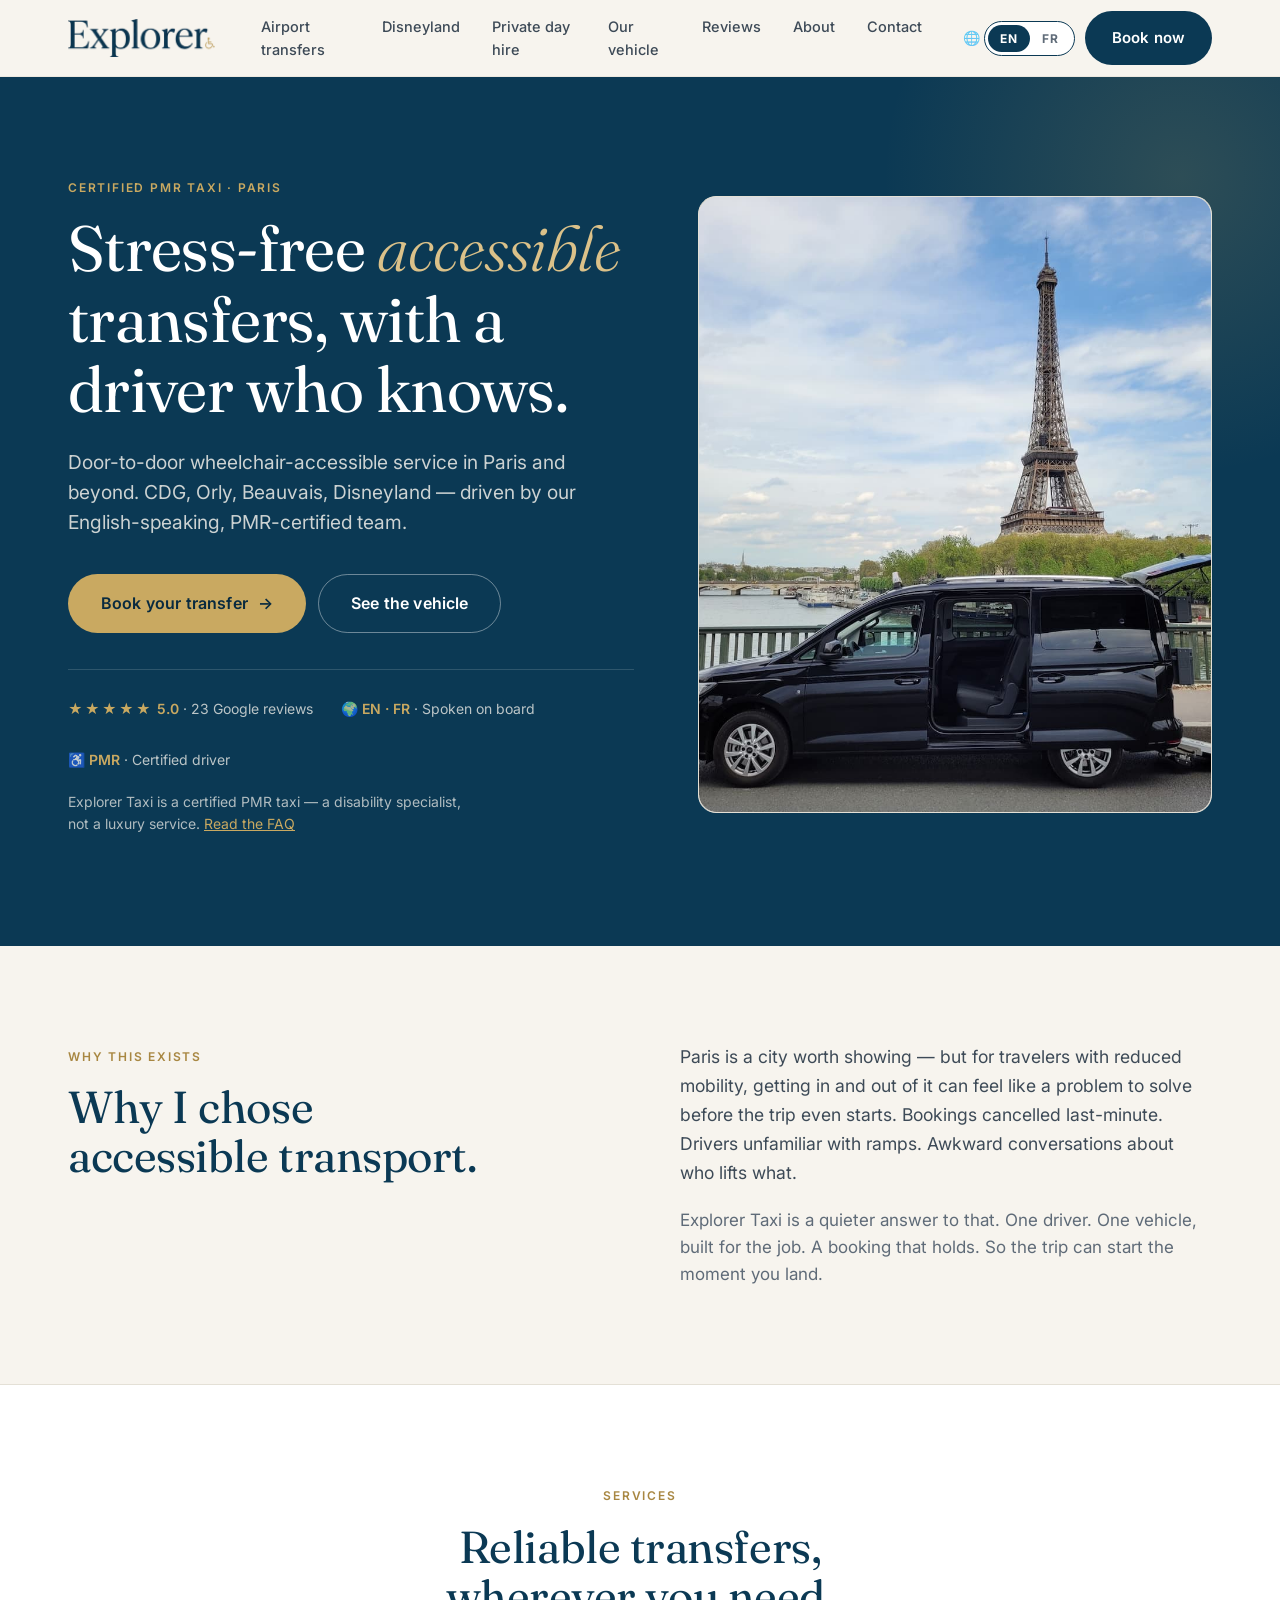
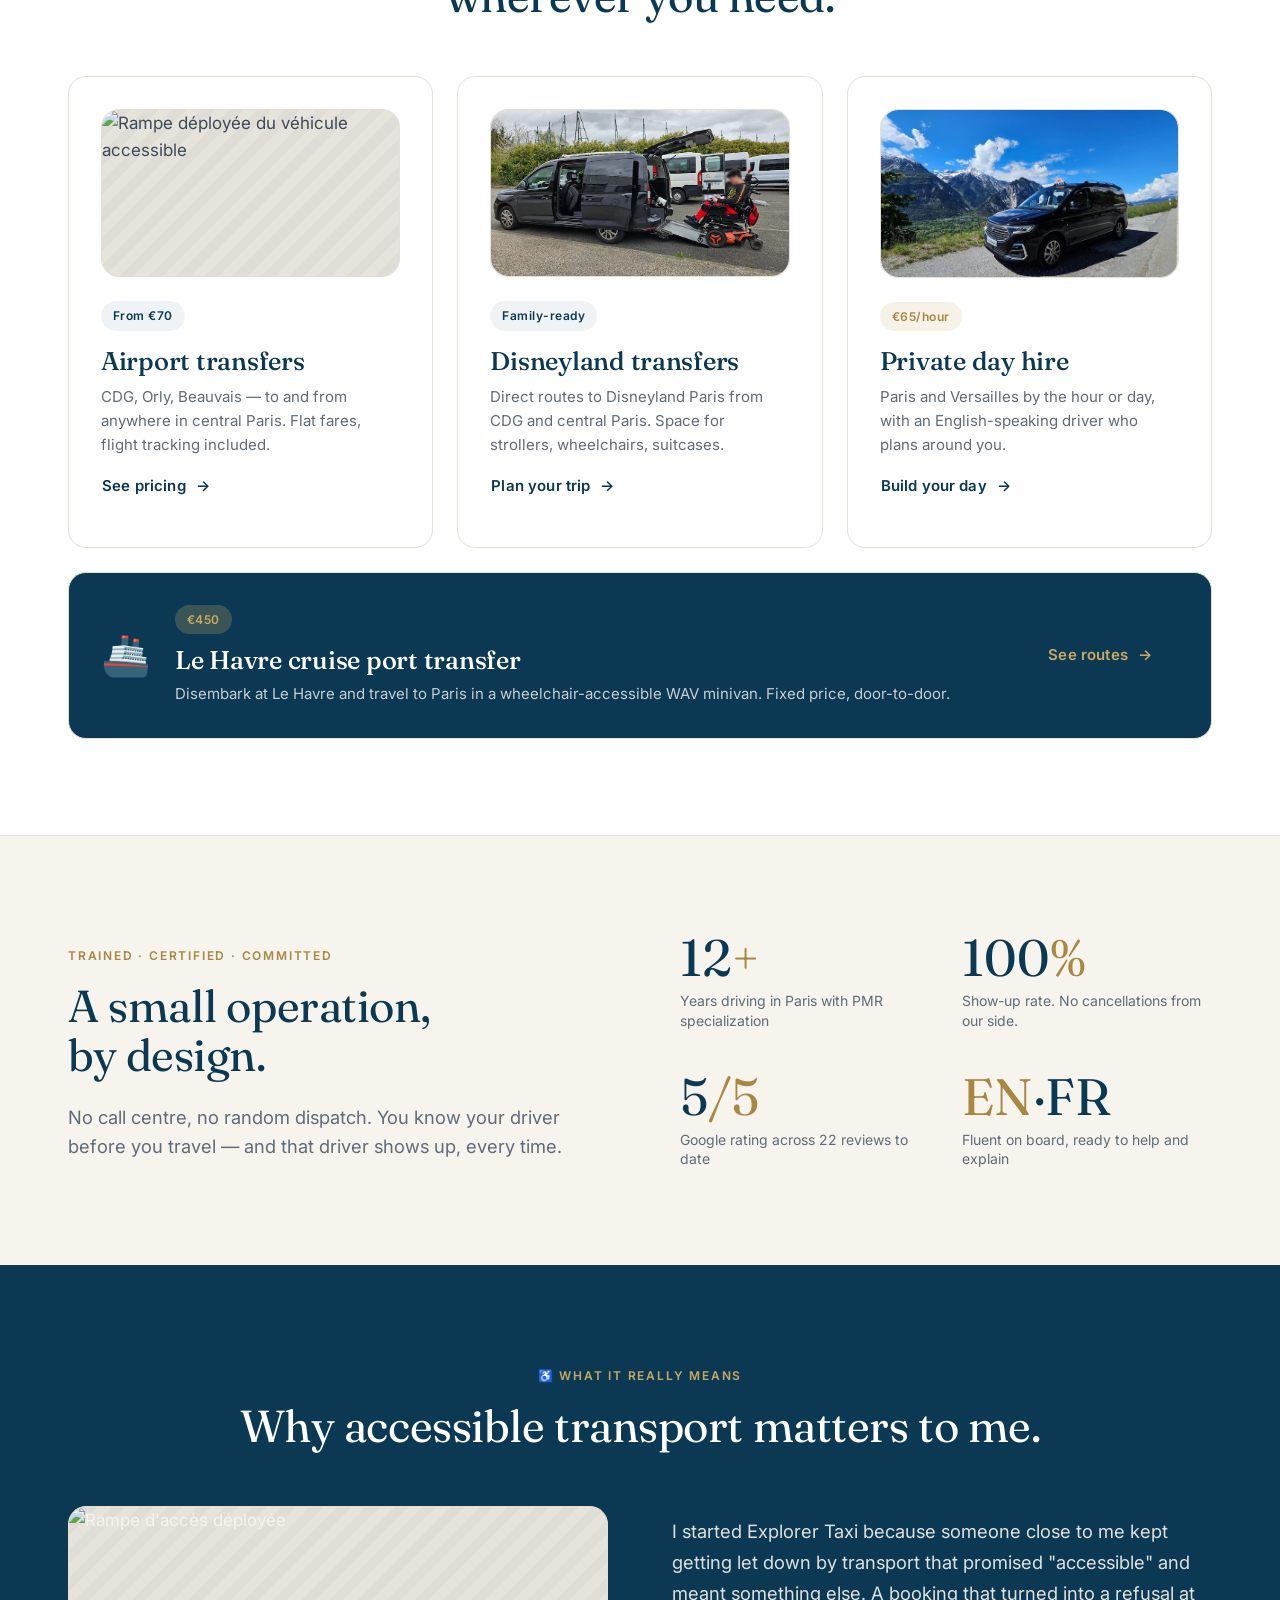
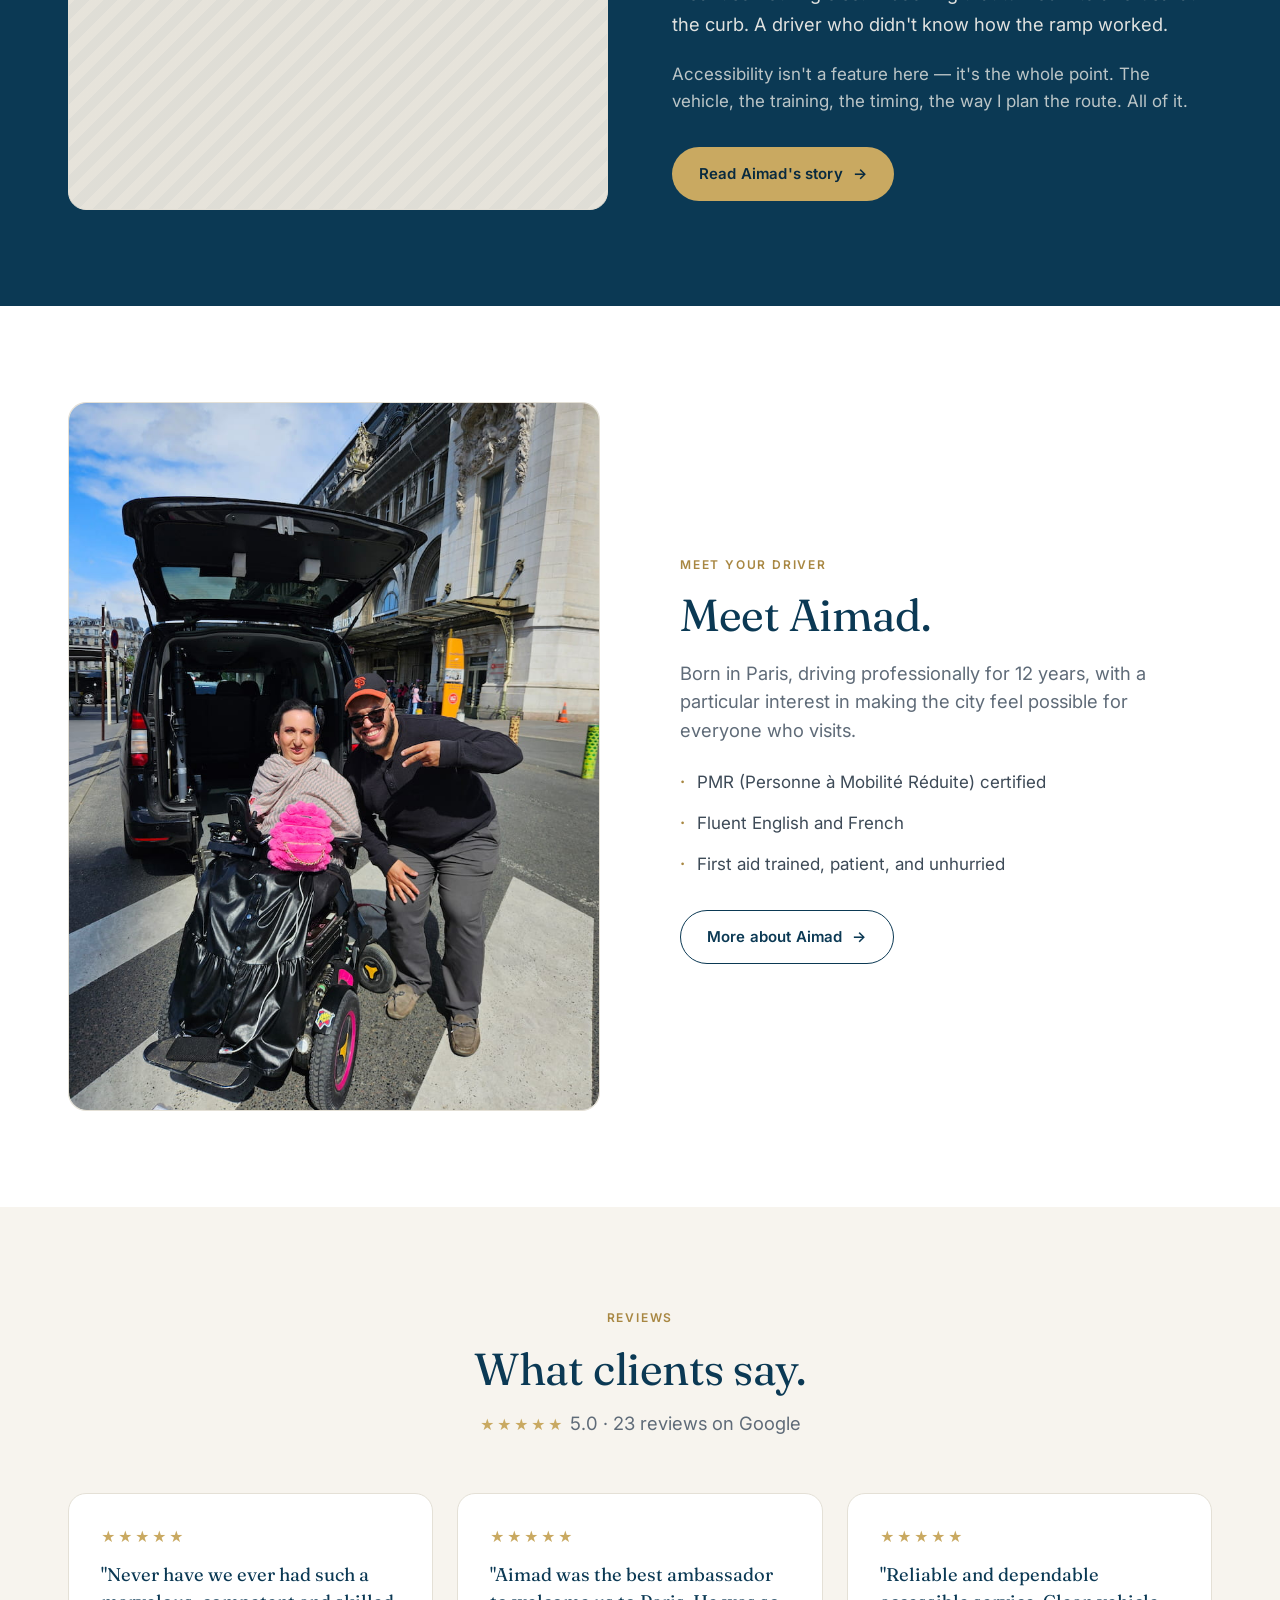
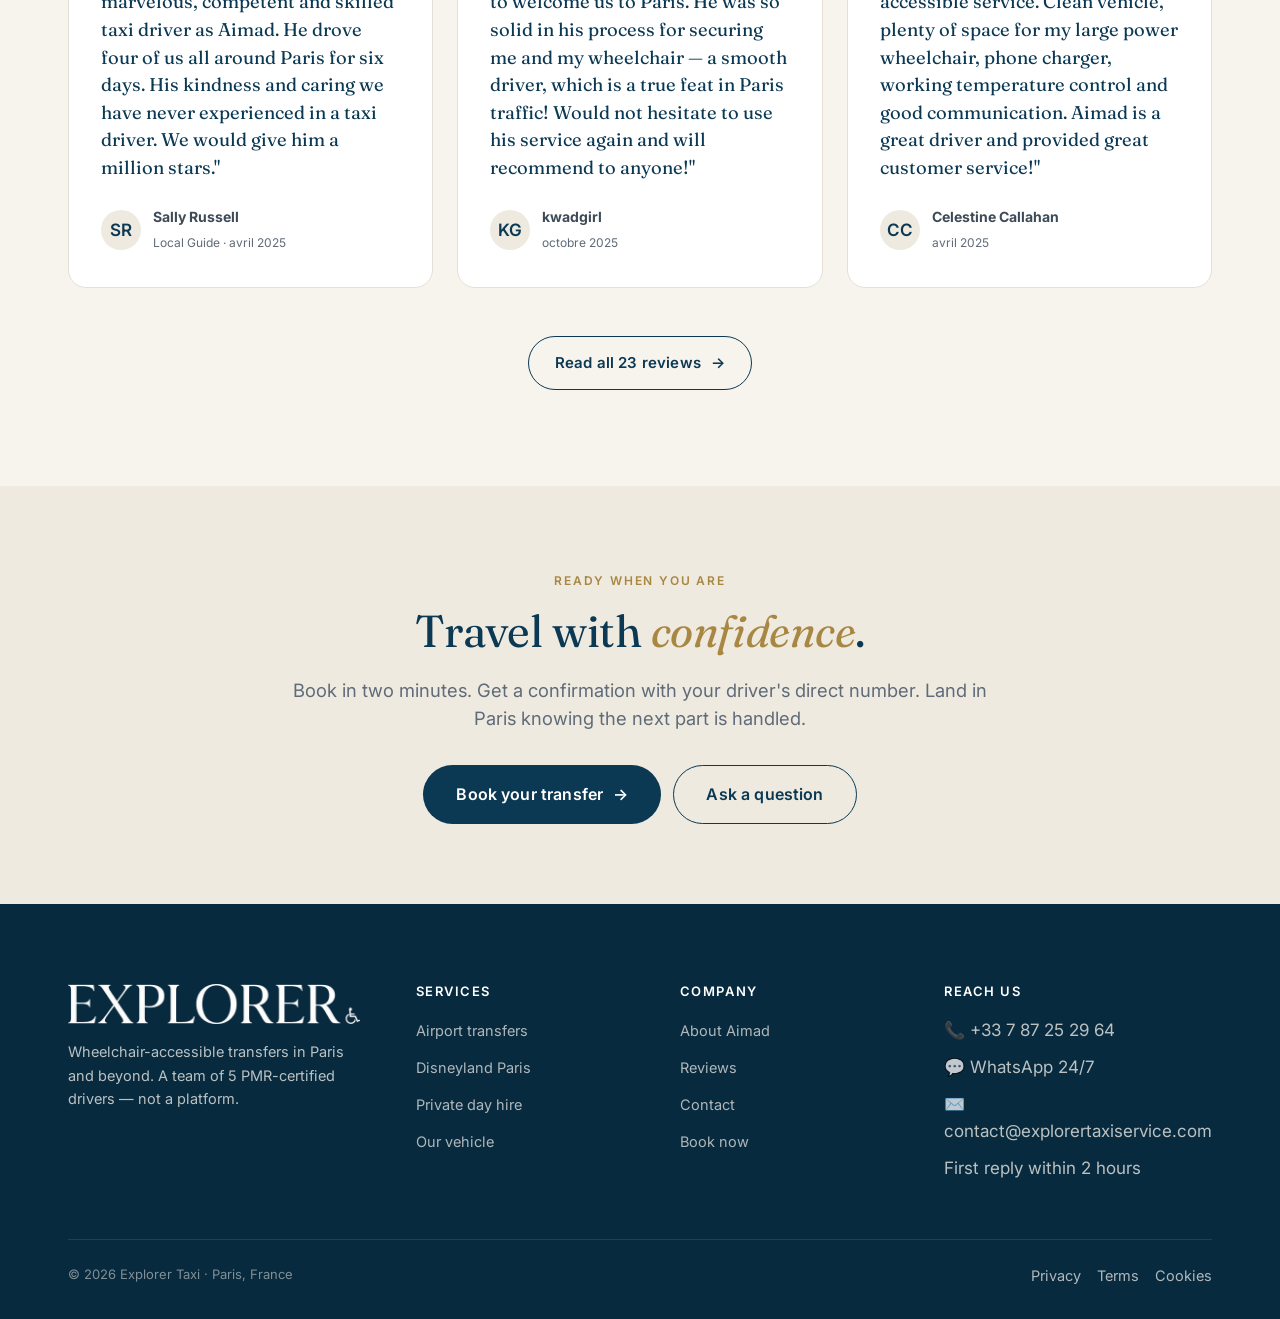
==== commit 3c238051: "modification for lighthouse scoring modification for lighthouse scoring" ====
--- a/index.html
+++ b/index.html
@@ -19,7 +19,7 @@
   </script>
   <link rel="preconnect" href="https://fonts.googleapis.com">
   <link rel="preconnect" href="https://fonts.gstatic.com" crossorigin>
-  <link href="https://fonts.googleapis.com/css2?family=Fraunces:ital,opsz,wght@0,9..144,300..600;1,9..144,300..600&family=Inter:wght@400;500;600;700&family=JetBrains+Mono:wght@400;500&display=swap" rel="stylesheet">
+  <link rel="preload" href="https://fonts.googleapis.com/css2?family=Fraunces:ital,opsz,wght@0,9..144,300..600;1,9..144,300..600&family=Inter:wght@400;500;600;700&family=JetBrains+Mono:wght@400;500&display=swap" as="style" onload="this.onload=null;this.rel='stylesheet'"><noscript><link rel="stylesheet" href="https://fonts.googleapis.com/css2?family=Fraunces:ital,opsz,wght@0,9..144,300..600;1,9..144,300..600&family=Inter:wght@400;500;600;700&family=JetBrains+Mono:wght@400;500&display=swap"></noscript>
   <link rel="icon" type="image/x-icon" href="uploads/logo/favicon.ico">
   <link rel="icon" type="image/png" sizes="32x32" href="uploads/logo/favicon-32.png">
   <link rel="icon" type="image/png" sizes="192x192" href="uploads/logo/favicon-192.png">
@@ -49,7 +49,7 @@
   </div>
 </header>
 
-<div class="mobile-menu" aria-hidden="true">
+<div class="mobile-menu" aria-hidden="true" id="mobile-menu">
   <div class="mobile-menu-head">
     <a href="index.html" class="logo"><img src="uploads/logo/logo-wordmark.png" alt="Explorer Taxi Paris" style="height:34px;width:auto;display:block;max-width:180px;"></a>
     <button class="menu-close" aria-label="Close menu"><svg width="24" height="24" viewBox="0 0 24 24" fill="none" stroke="currentColor" stroke-width="2" stroke-linecap="round"><path d="M6 6l12 12M18 6L6 18"/></svg></button>
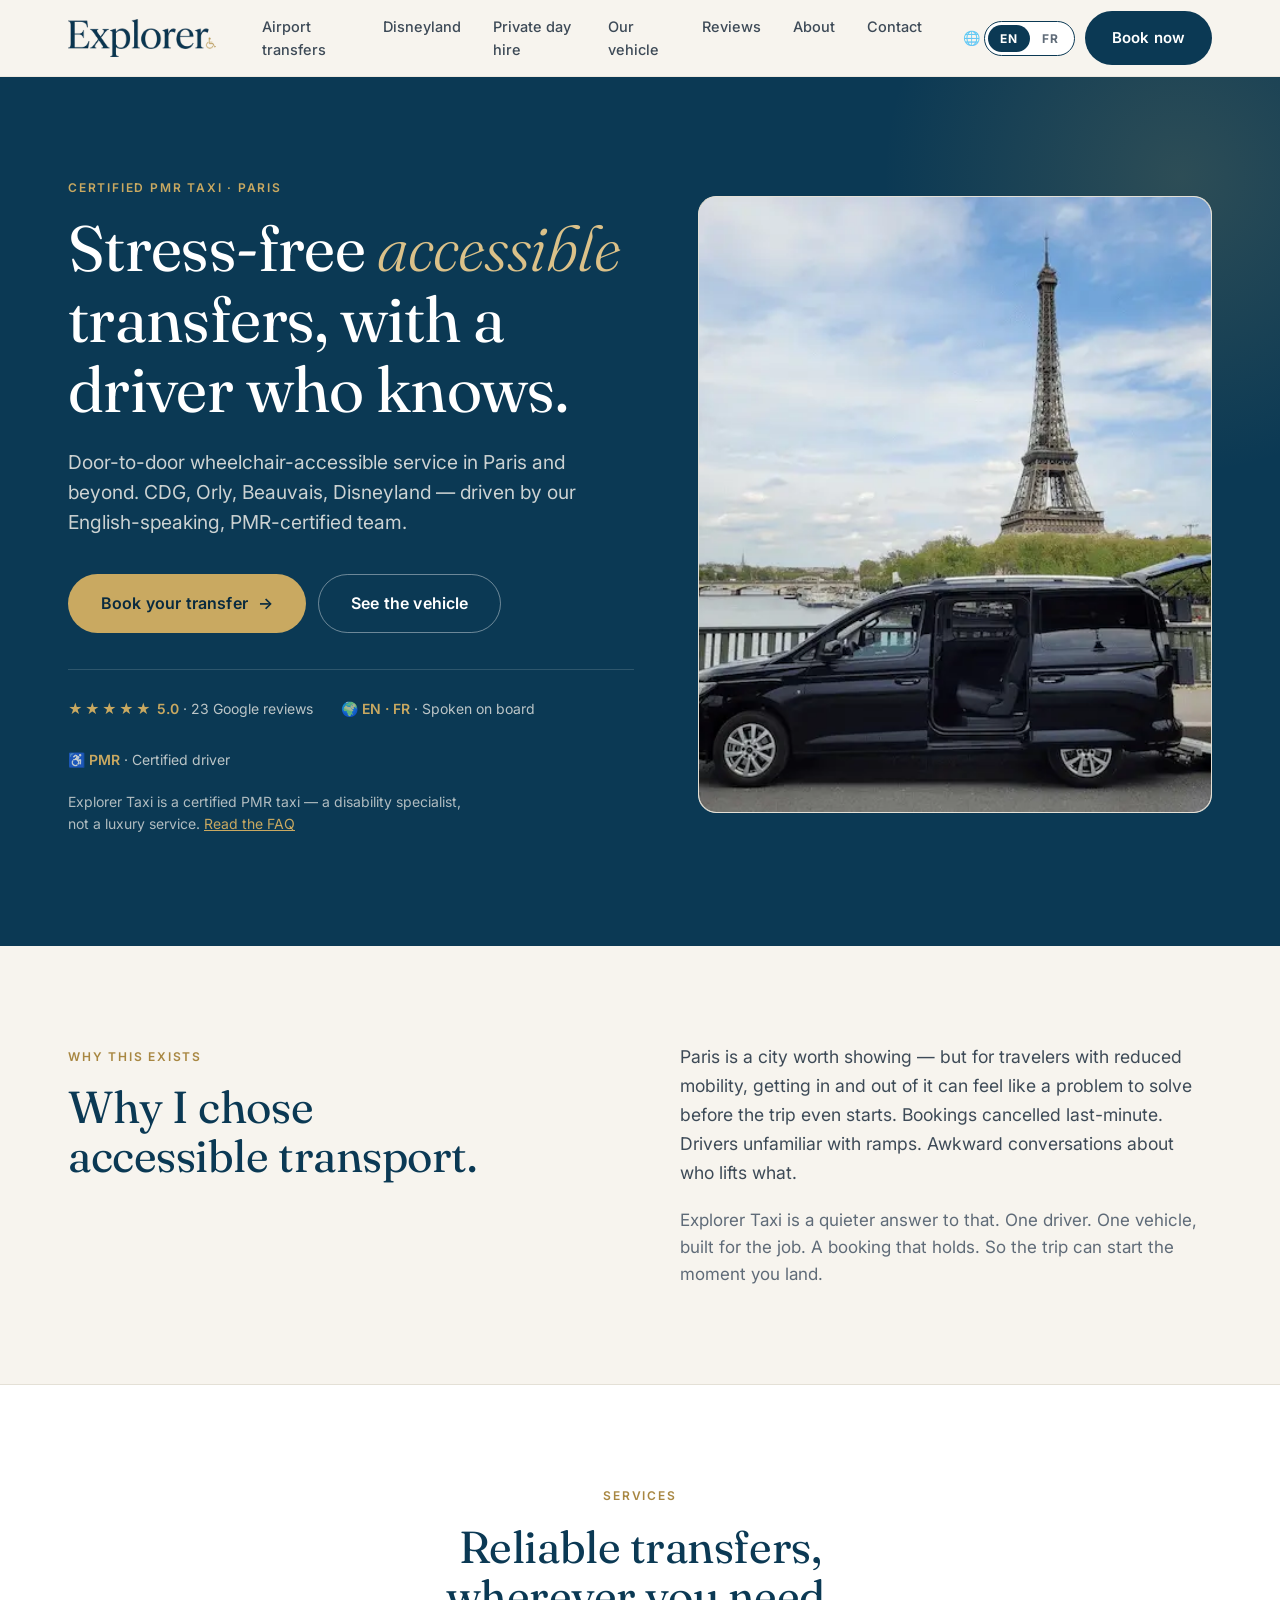
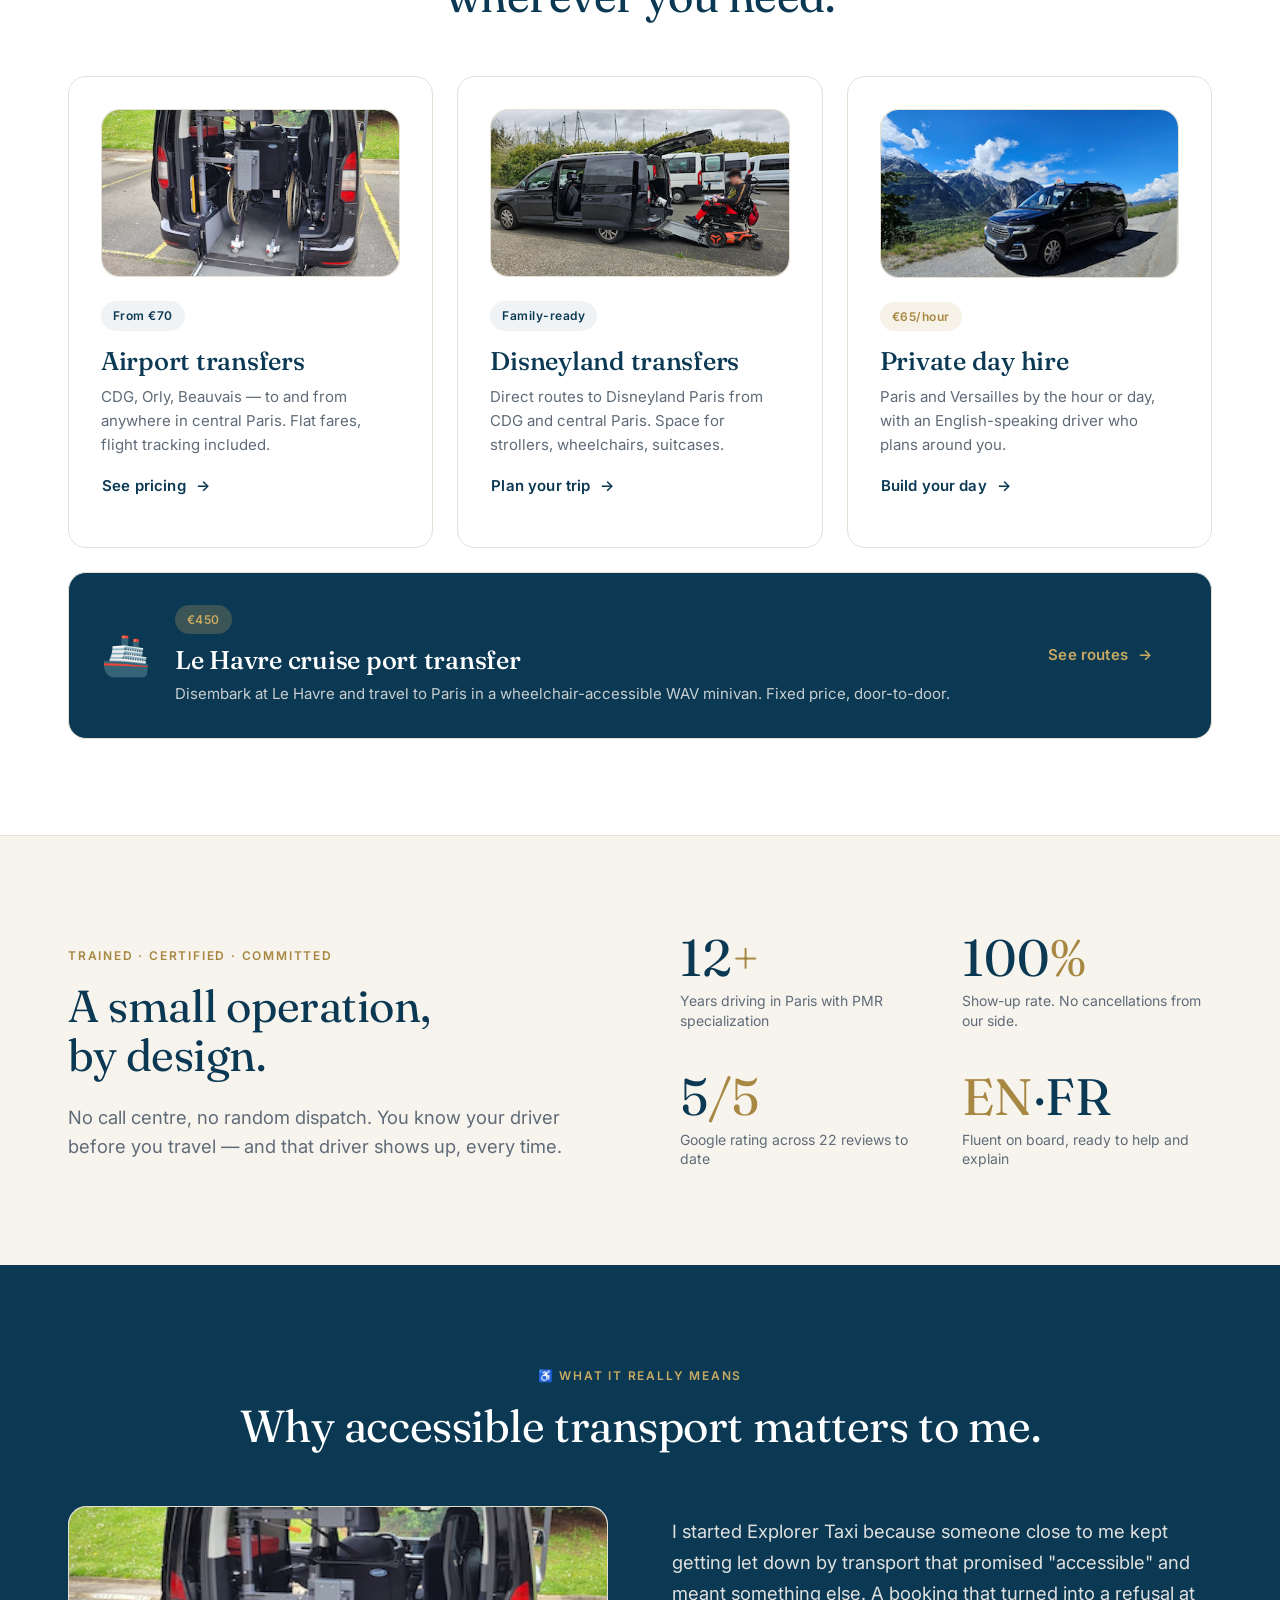
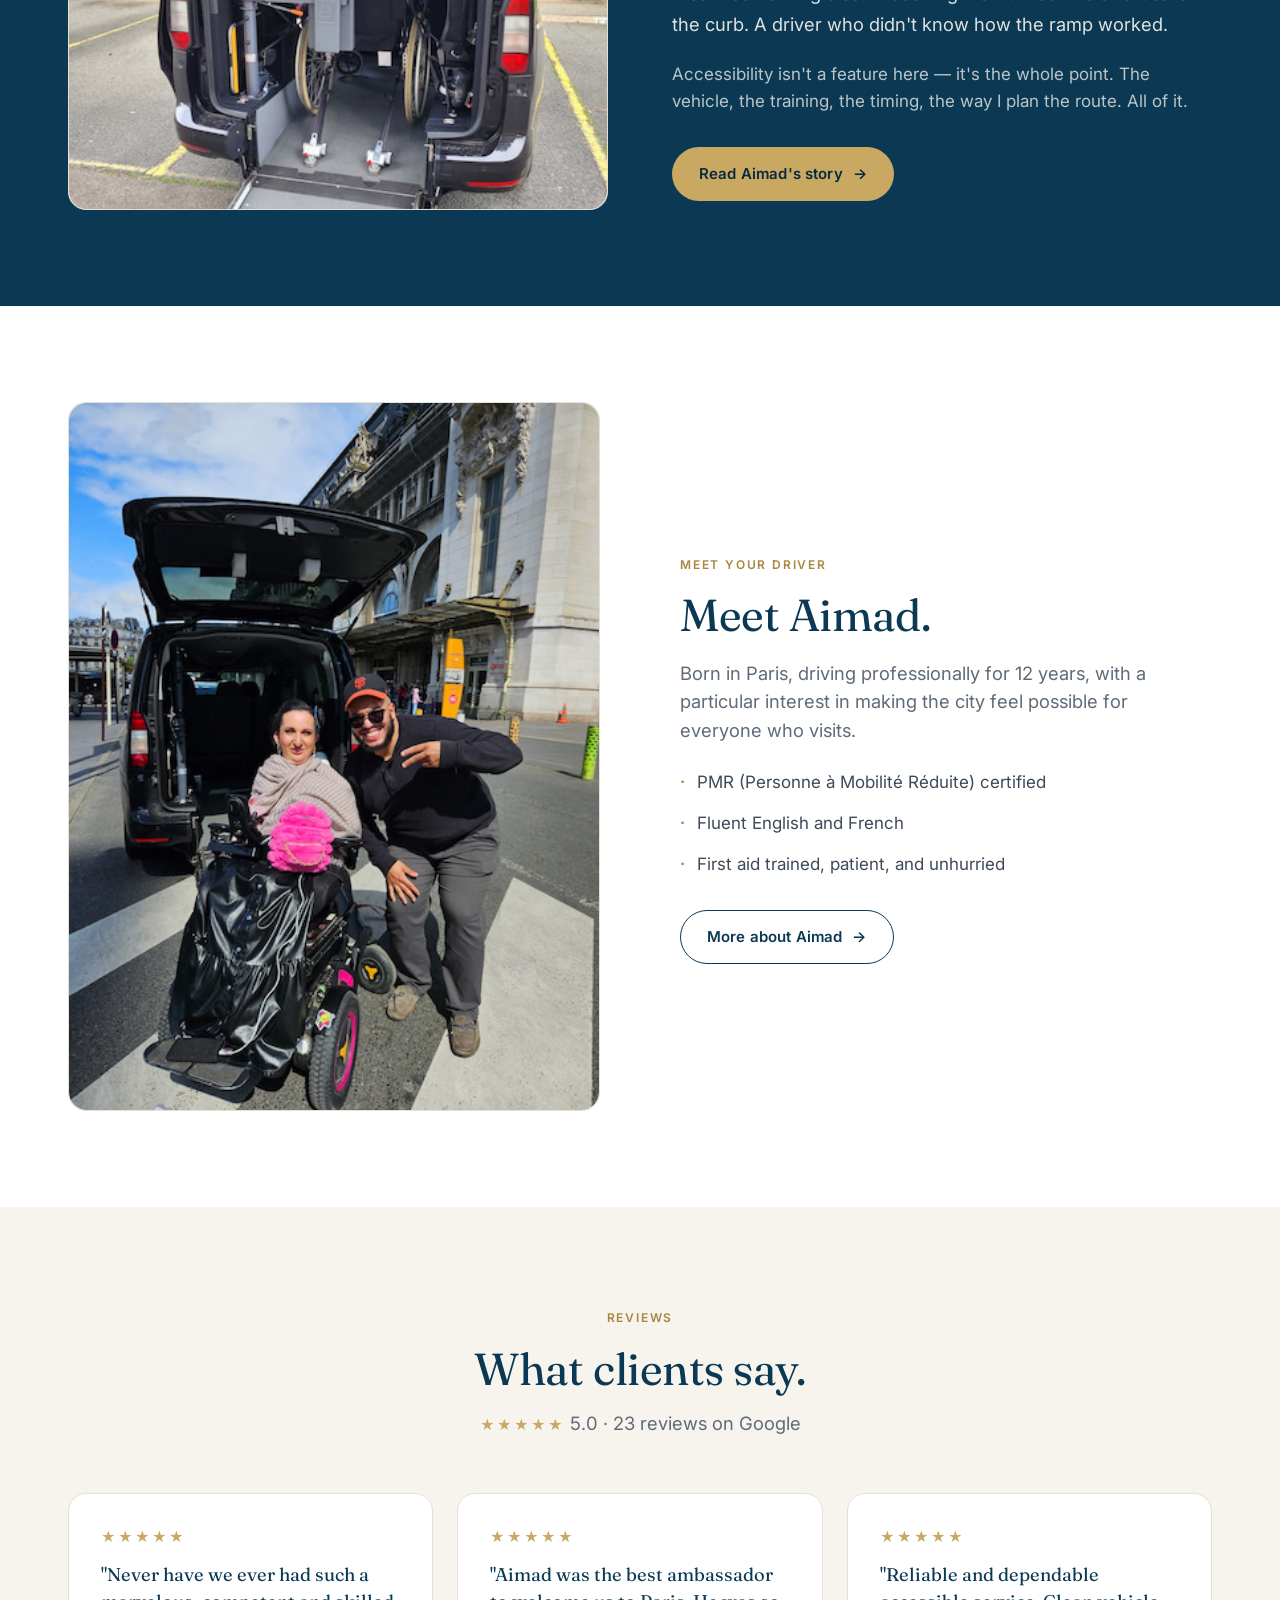
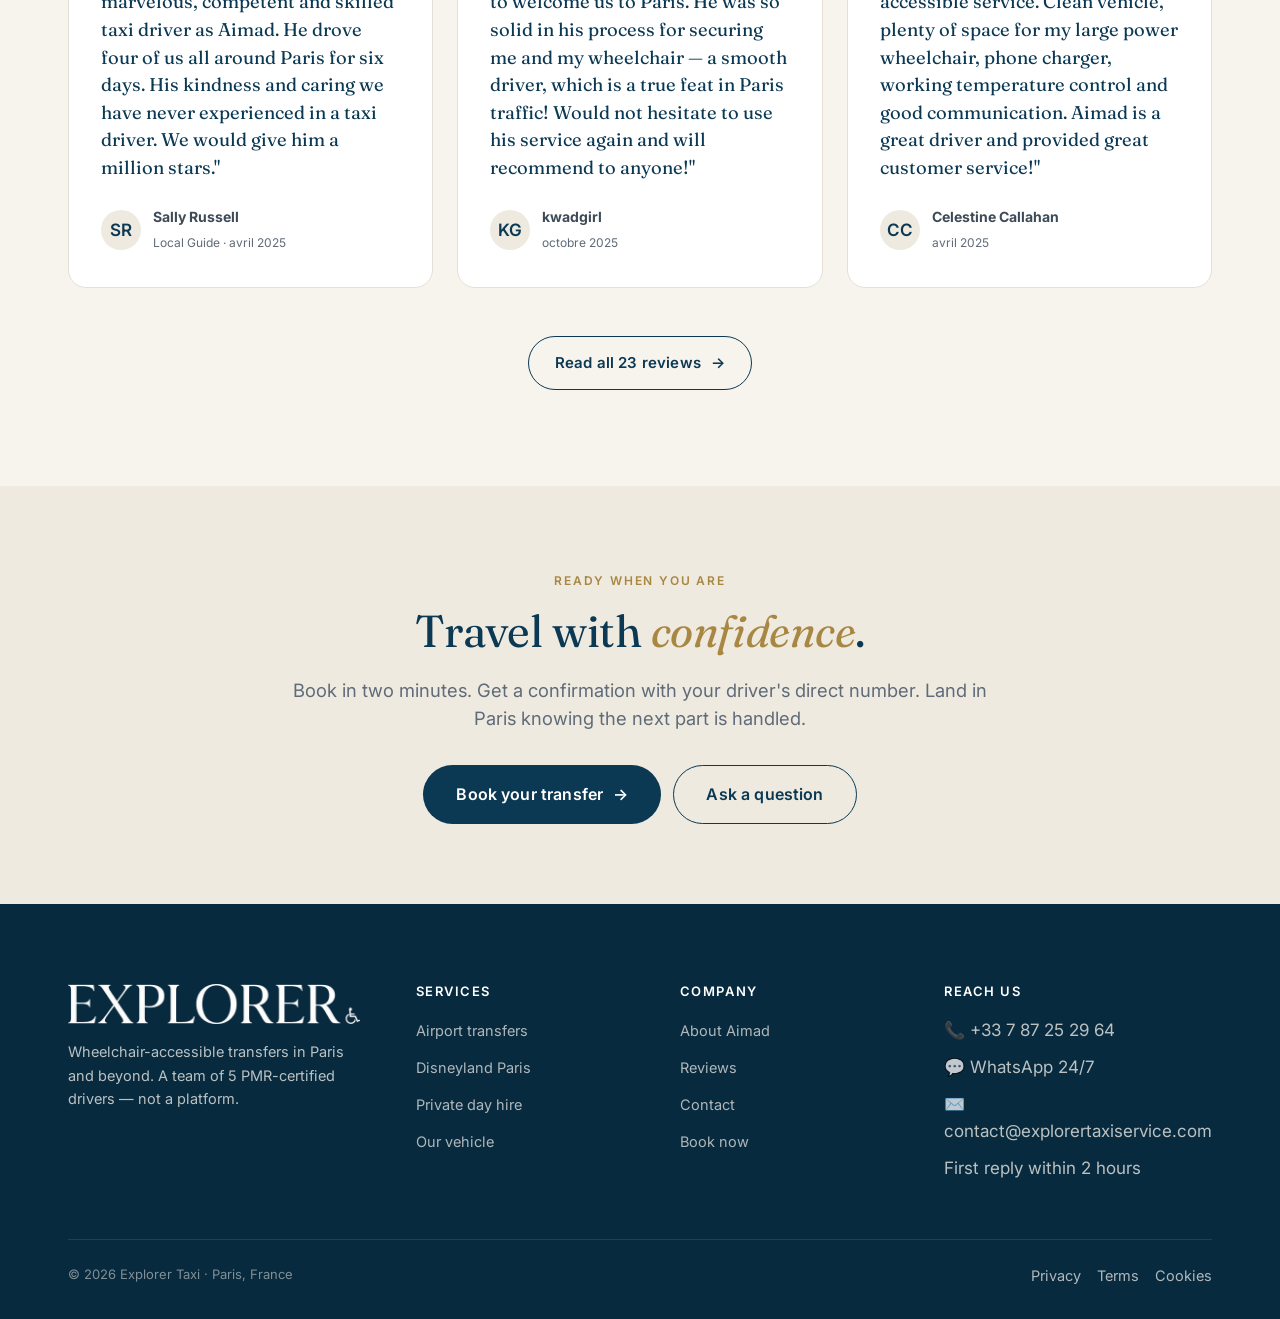
==== commit b46dccf4: "lighthouse modifications for jpg resize lighthouse modifications for jpg resize" ====
--- a/index.html
+++ b/index.html
@@ -95,7 +95,7 @@
     </div>
     <div class="reveal">
       <div class="img-ph" data-ratio="hero" style="overflow:hidden;">
-        <img src="uploads/vehicle-eiffel.jpg" alt="Explorer Taxi accessible van devant la Tour Eiffel" style="width:100%;height:100%;object-fit:cover;border-radius:inherit;display:block;position:absolute;top:0;left:0;">
+        <img src="uploads/vehicle-eiffel.webp" alt="Explorer Taxi accessible van devant la Tour Eiffel" style="width:100%;height:100%;object-fit:cover;border-radius:inherit;display:block;position:absolute;top:0;left:0;">
       </div>
     </div>
   </div>
--- a/assets/site.css
+++ b/assets/site.css
@@ -383,6 +383,7 @@
   flex-wrap: wrap;
   gap: 12px;
   margin-top: 36px;
+  min-height: 56px;
 }
 .hero-meta {
   display: flex;
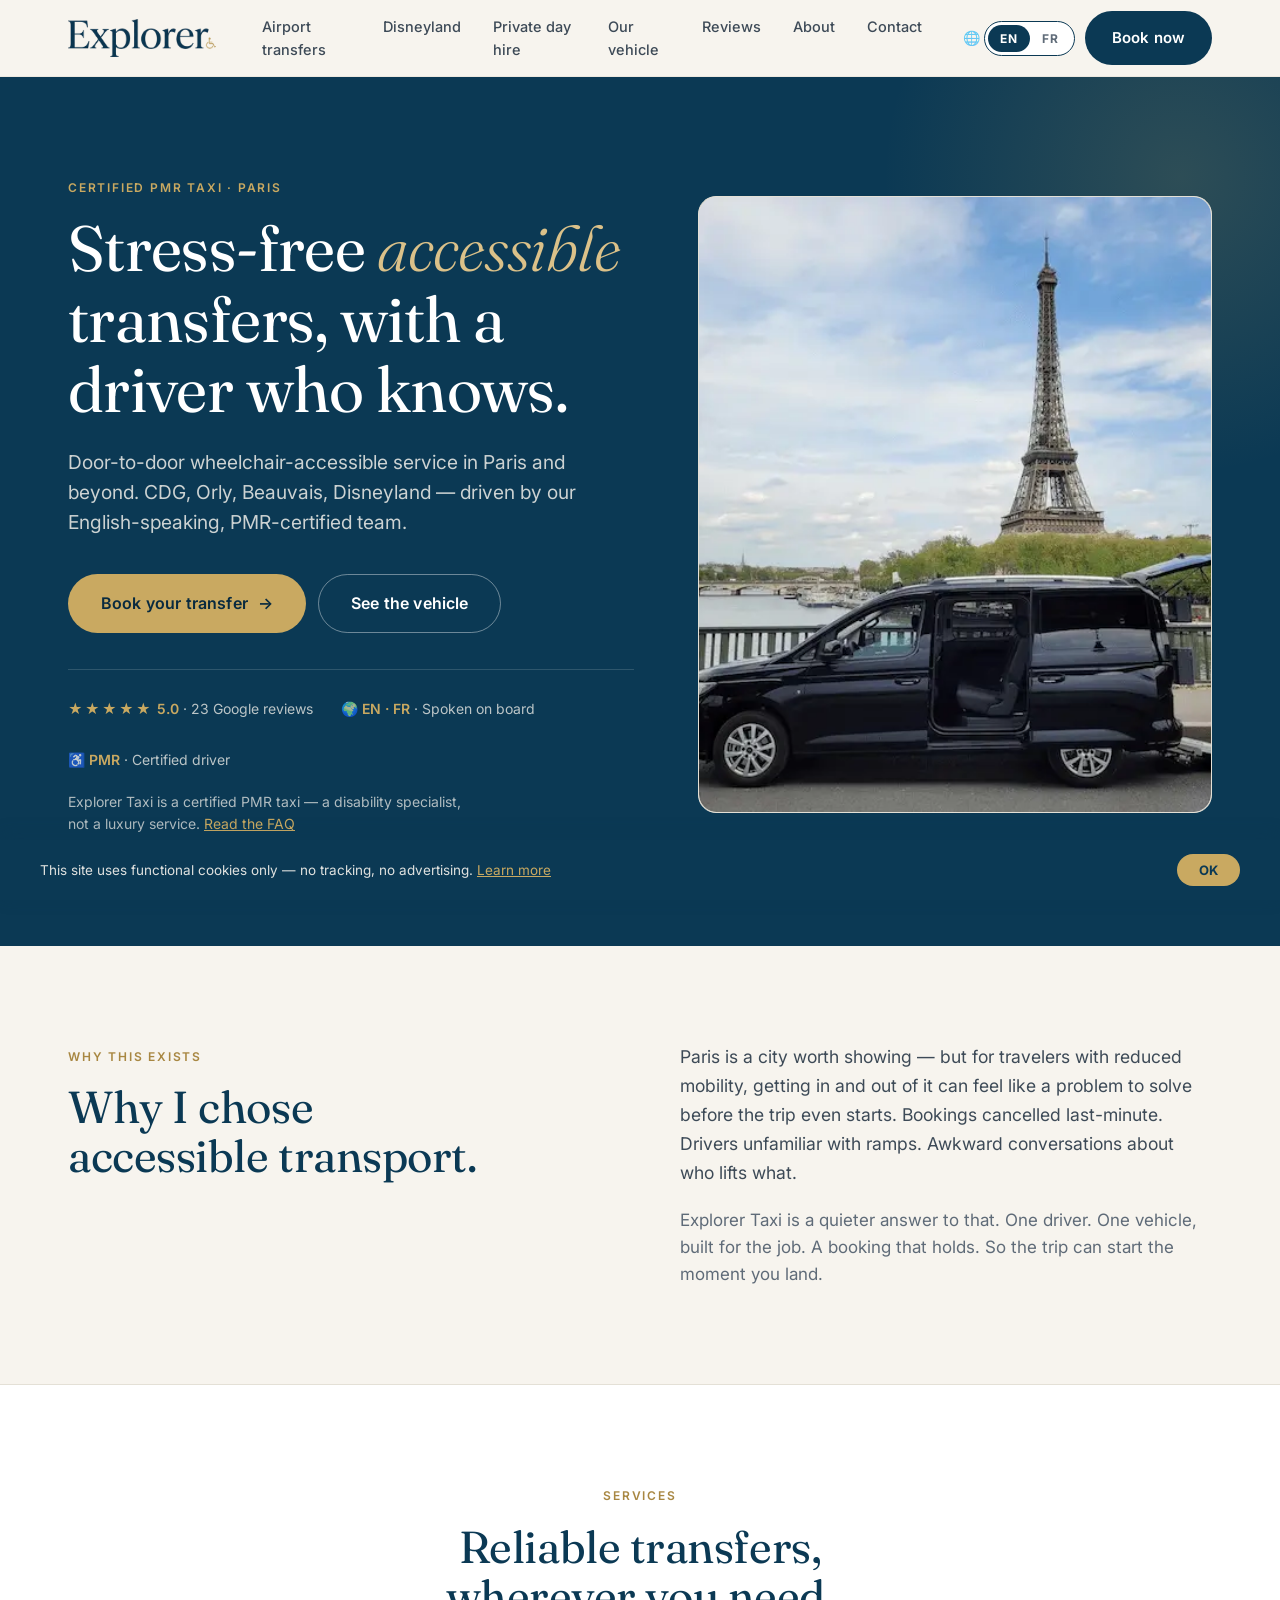
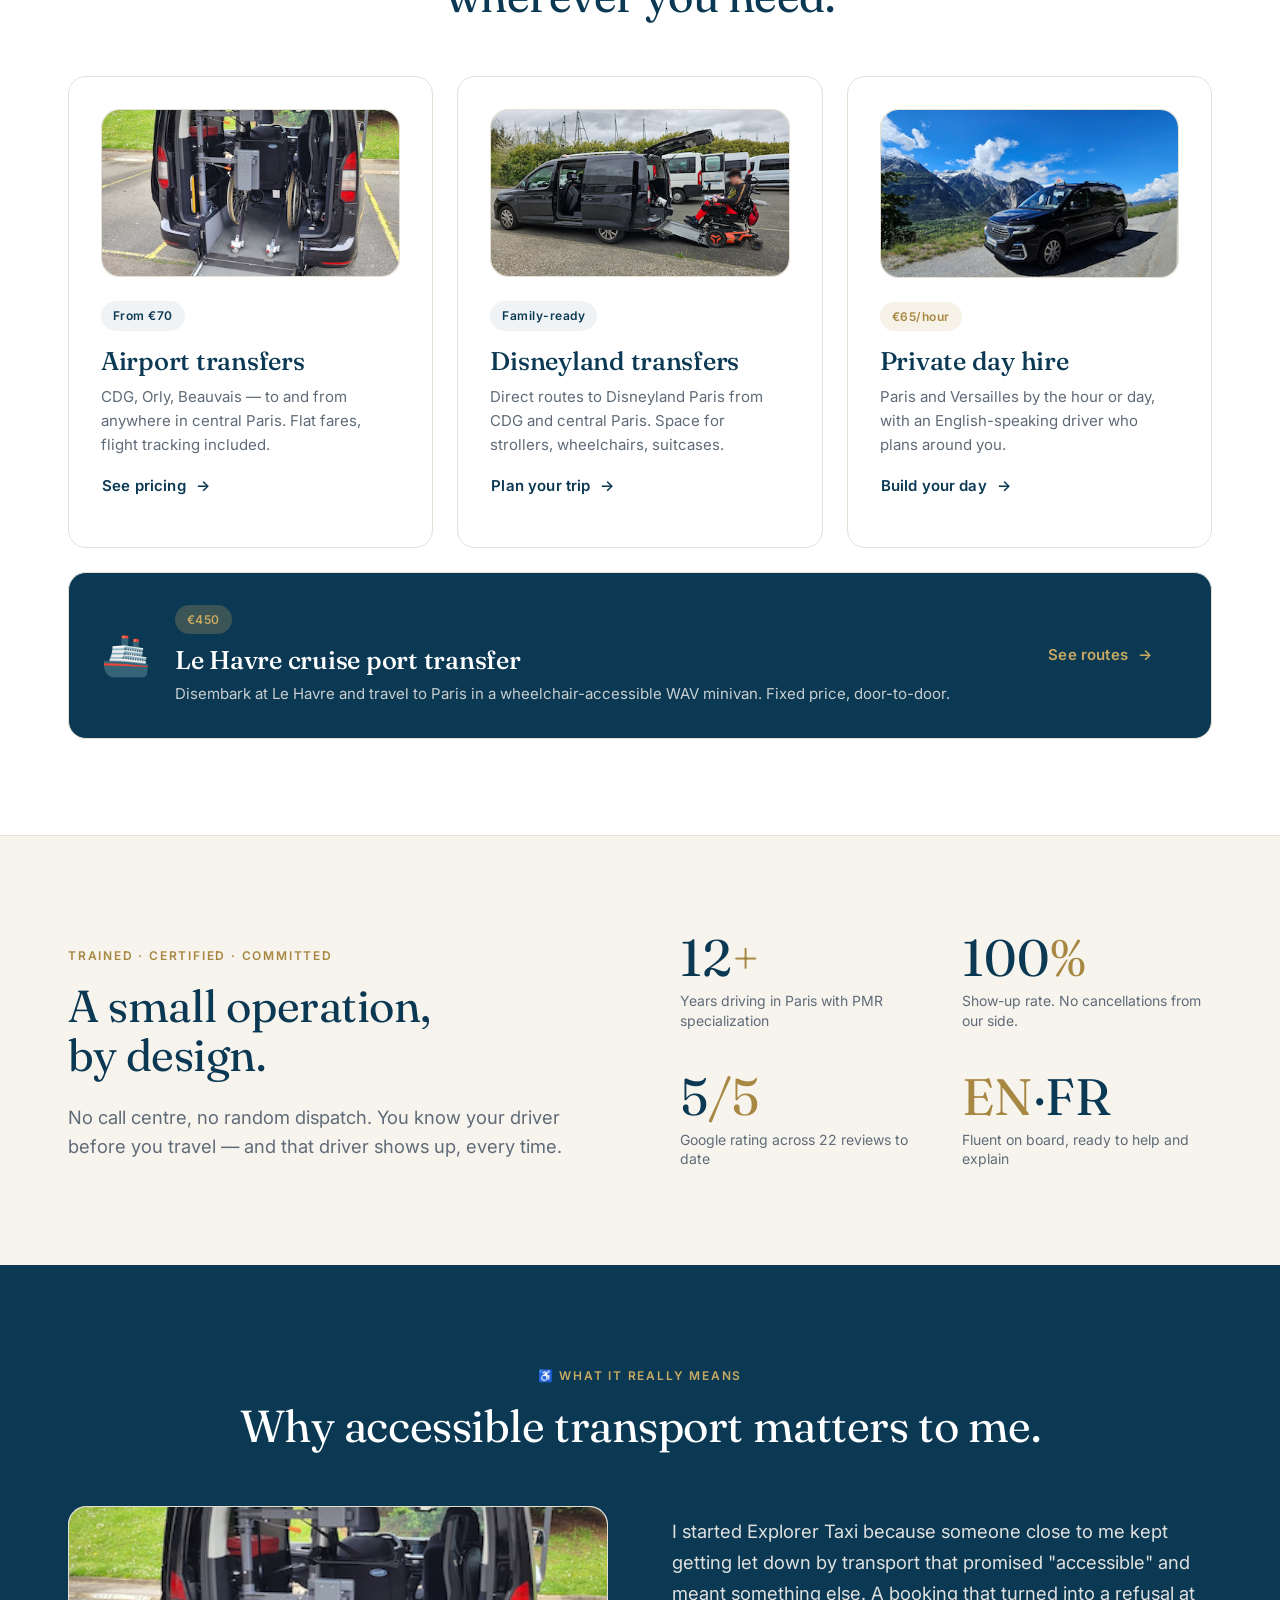
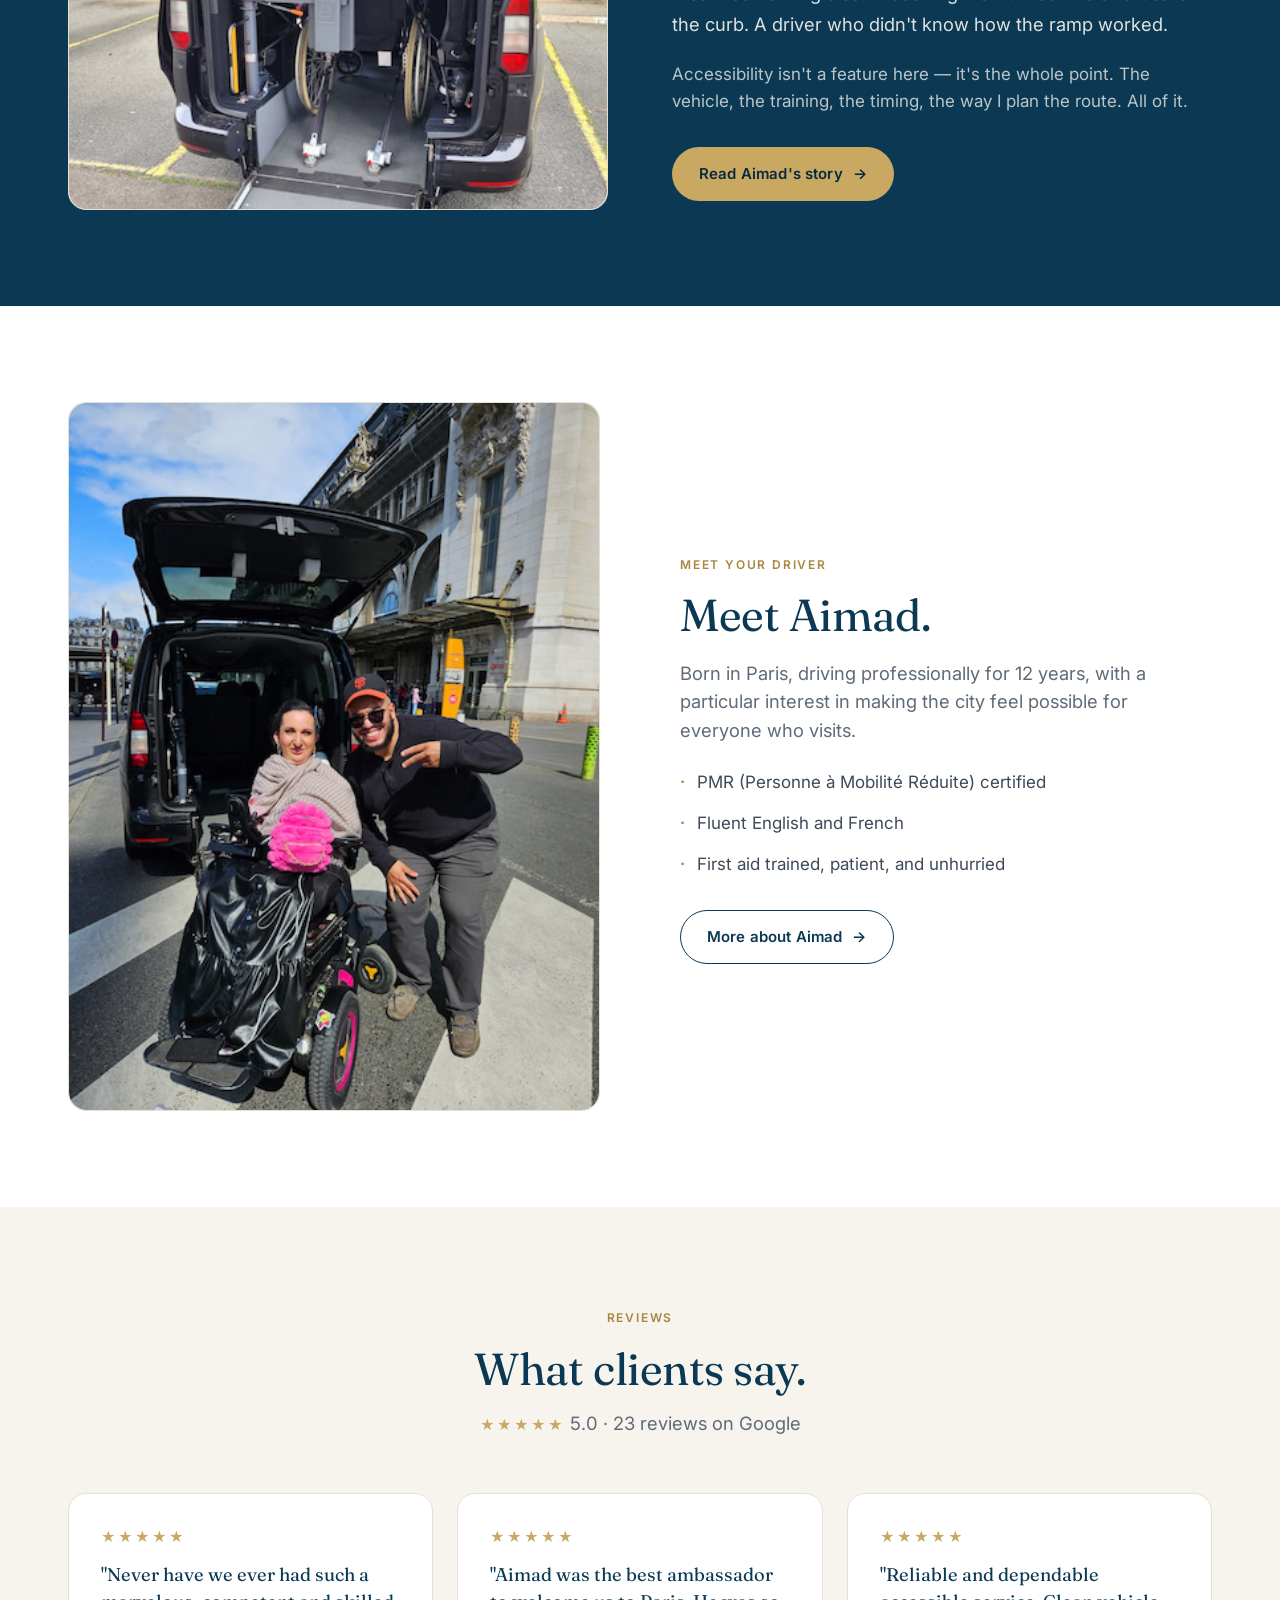
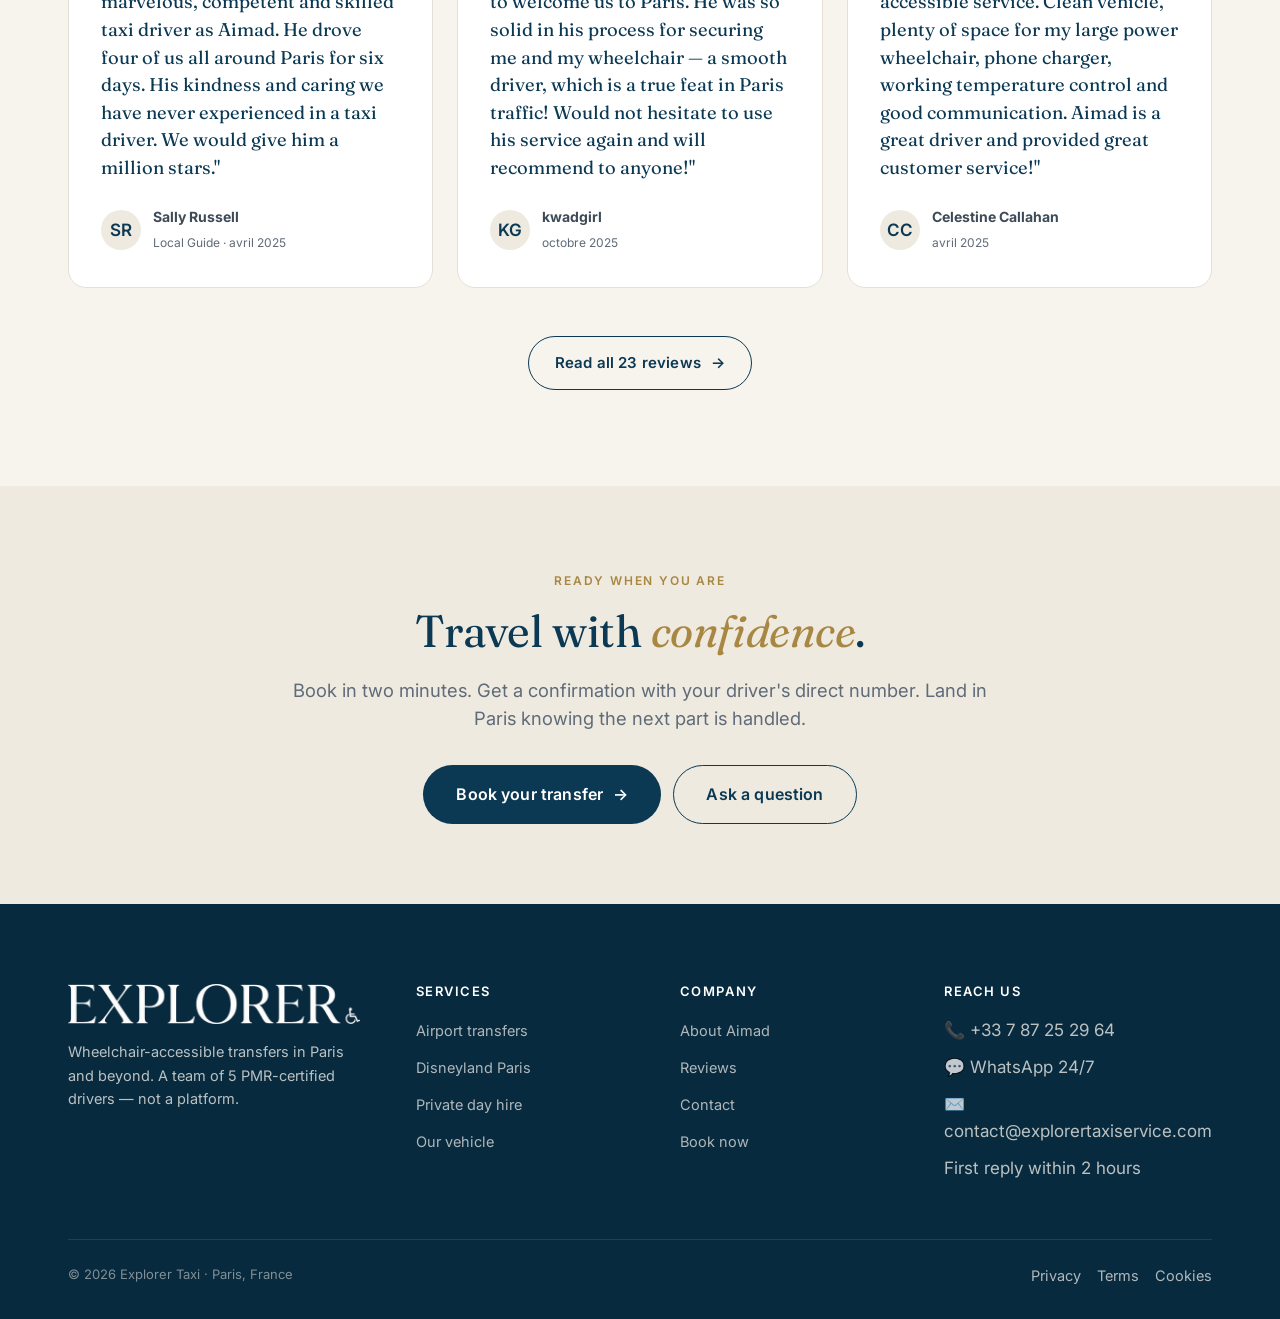
==== commit 4cb060c1: "hreflang fr en added after semrush audit hreflang fr en added after semrush audit" ====
--- a/index.html
+++ b/index.html
@@ -7,6 +7,9 @@
   <meta name="google-site-verification" content="MqG_qi7RDP2tmNUdLE0LG4yqNqAjwFtEOhIin9T57_0">
   <meta name="description" content="Wheelchair-accessible taxi in Paris — WAV minivan, PMR-certified driver Aimad. Fixed prices from CDG (€95), Orly (€70), Disneyland and Le Havre cruise port. Book direct.">
   <link rel="canonical" href="https://explorertaxiservice.com/">
+<link rel="alternate" hreflang="fr" href="https://explorertaxiservice.com/">
+<link rel="alternate" hreflang="en" href="https://explorertaxiservice.com/">
+<link rel="alternate" hreflang="x-default" href="https://explorertaxiservice.com/">
   <meta property="og:type" content="website">
   <meta property="og:site_name" content="Explorer Taxi Paris">
   <meta property="og:title" content="Explorer Taxi · Wheelchair-accessible Paris Transfers — WAV, PMR Driver">
--- a/assets/site.css
+++ b/assets/site.css
@@ -693,6 +693,47 @@
   flex-wrap: wrap;
 }
 
+/* ---------- Cookie banner ---------- */
+#cookie-banner {
+  position: fixed;
+  bottom: 0; left: 0; right: 0;
+  z-index: 9999;
+  background: var(--marine);
+  color: rgba(247,244,238,0.9);
+  padding: 14px 24px;
+  box-shadow: 0 -4px 20px rgba(11,57,84,0.18);
+  transition: transform 0.4s ease, opacity 0.4s ease;
+}
+#cookie-banner.cookie-hide { transform: translateY(100%); opacity: 0; }
+.cookie-inner {
+  max-width: var(--container);
+  margin: 0 auto;
+  display: flex;
+  align-items: center;
+  gap: 20px;
+  flex-wrap: wrap;
+  justify-content: space-between;
+}
+.cookie-inner p { margin: 0; font-size: 13.5px; line-height: 1.5; }
+.cookie-inner a { color: var(--gold); text-decoration: underline; }
+#cookie-ok {
+  flex-shrink: 0;
+  background: var(--gold);
+  color: var(--marine);
+  font-weight: 700;
+  font-size: 13px;
+  padding: 8px 22px;
+  border-radius: 999px;
+  cursor: pointer;
+  border: none;
+  transition: background 0.15s;
+}
+#cookie-ok:hover { background: var(--gold-soft); }
+@media (max-width: 540px) {
+  .cookie-inner { gap: 12px; }
+  .cookie-inner p { font-size: 13px; }
+}
+
 /* ---------- Booking ribbon (inline form on hero) ---------- */
 .booking-ribbon {
   background: var(--white);
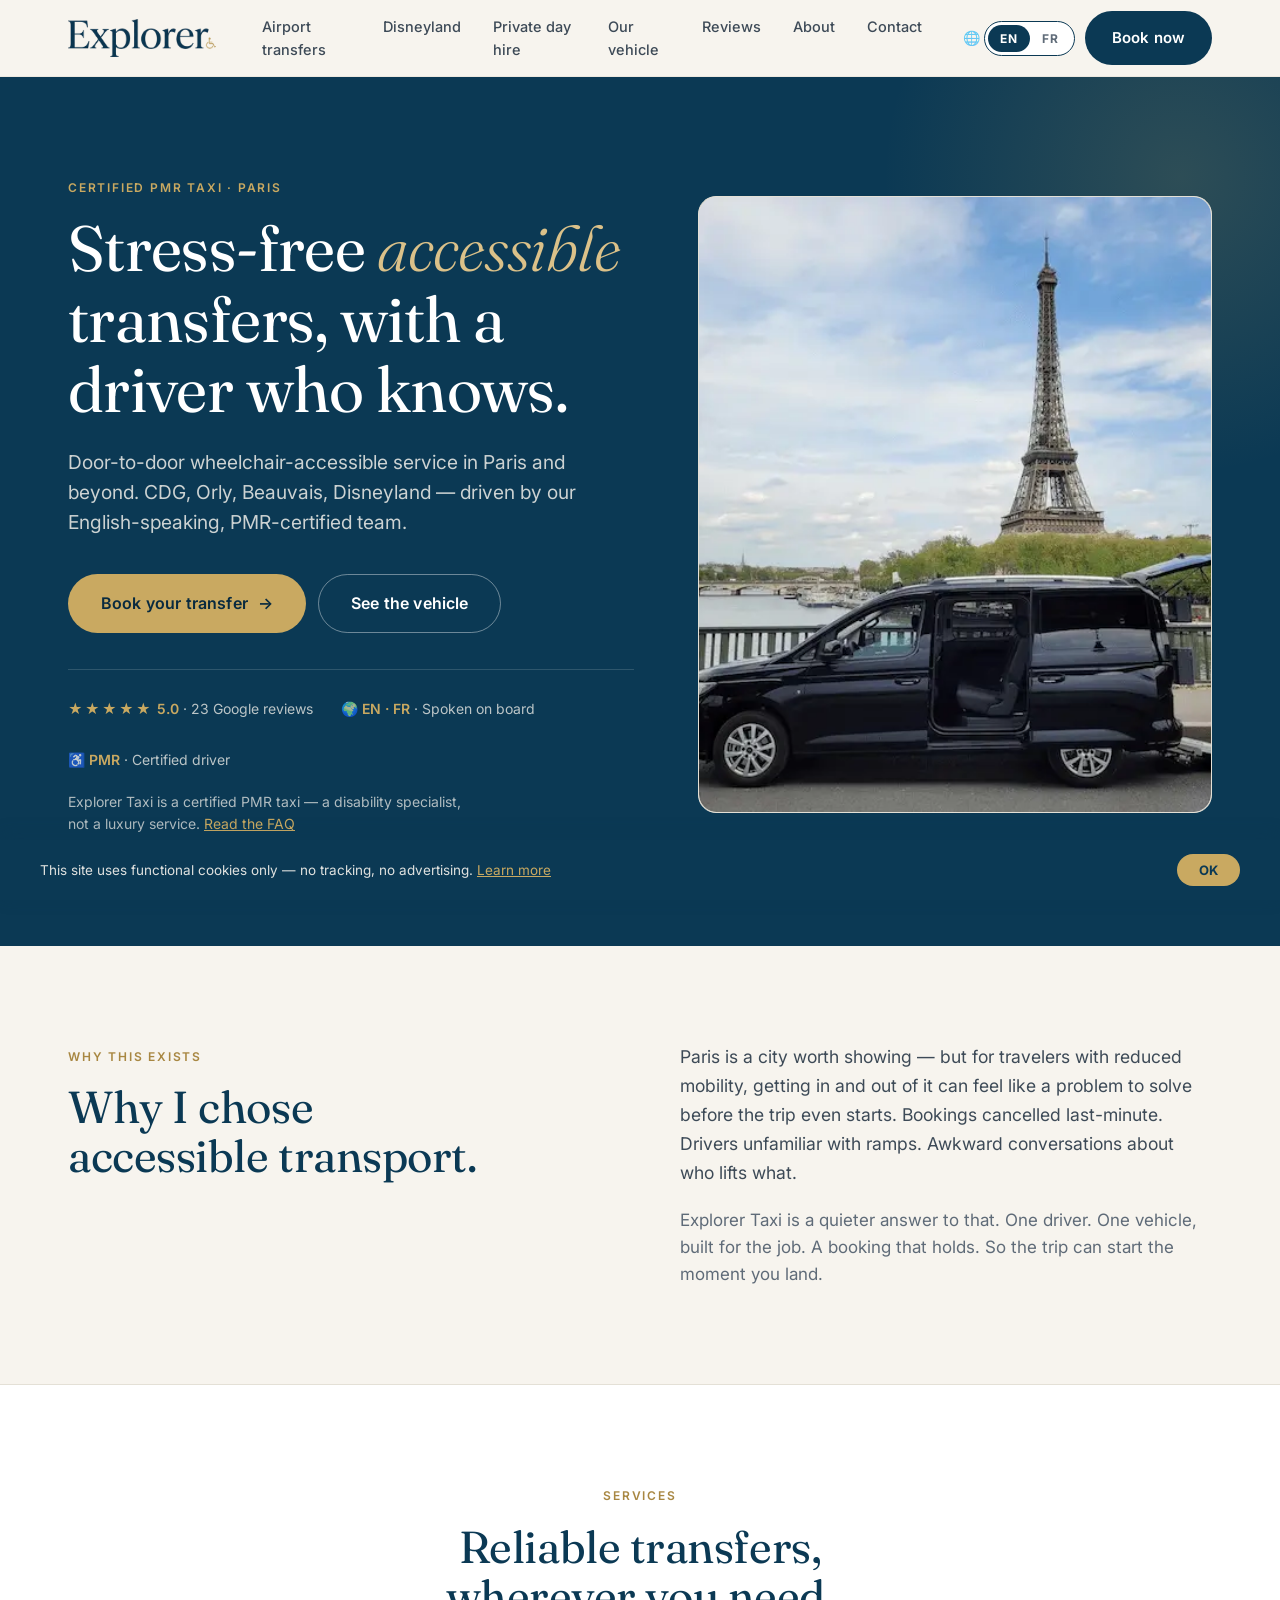
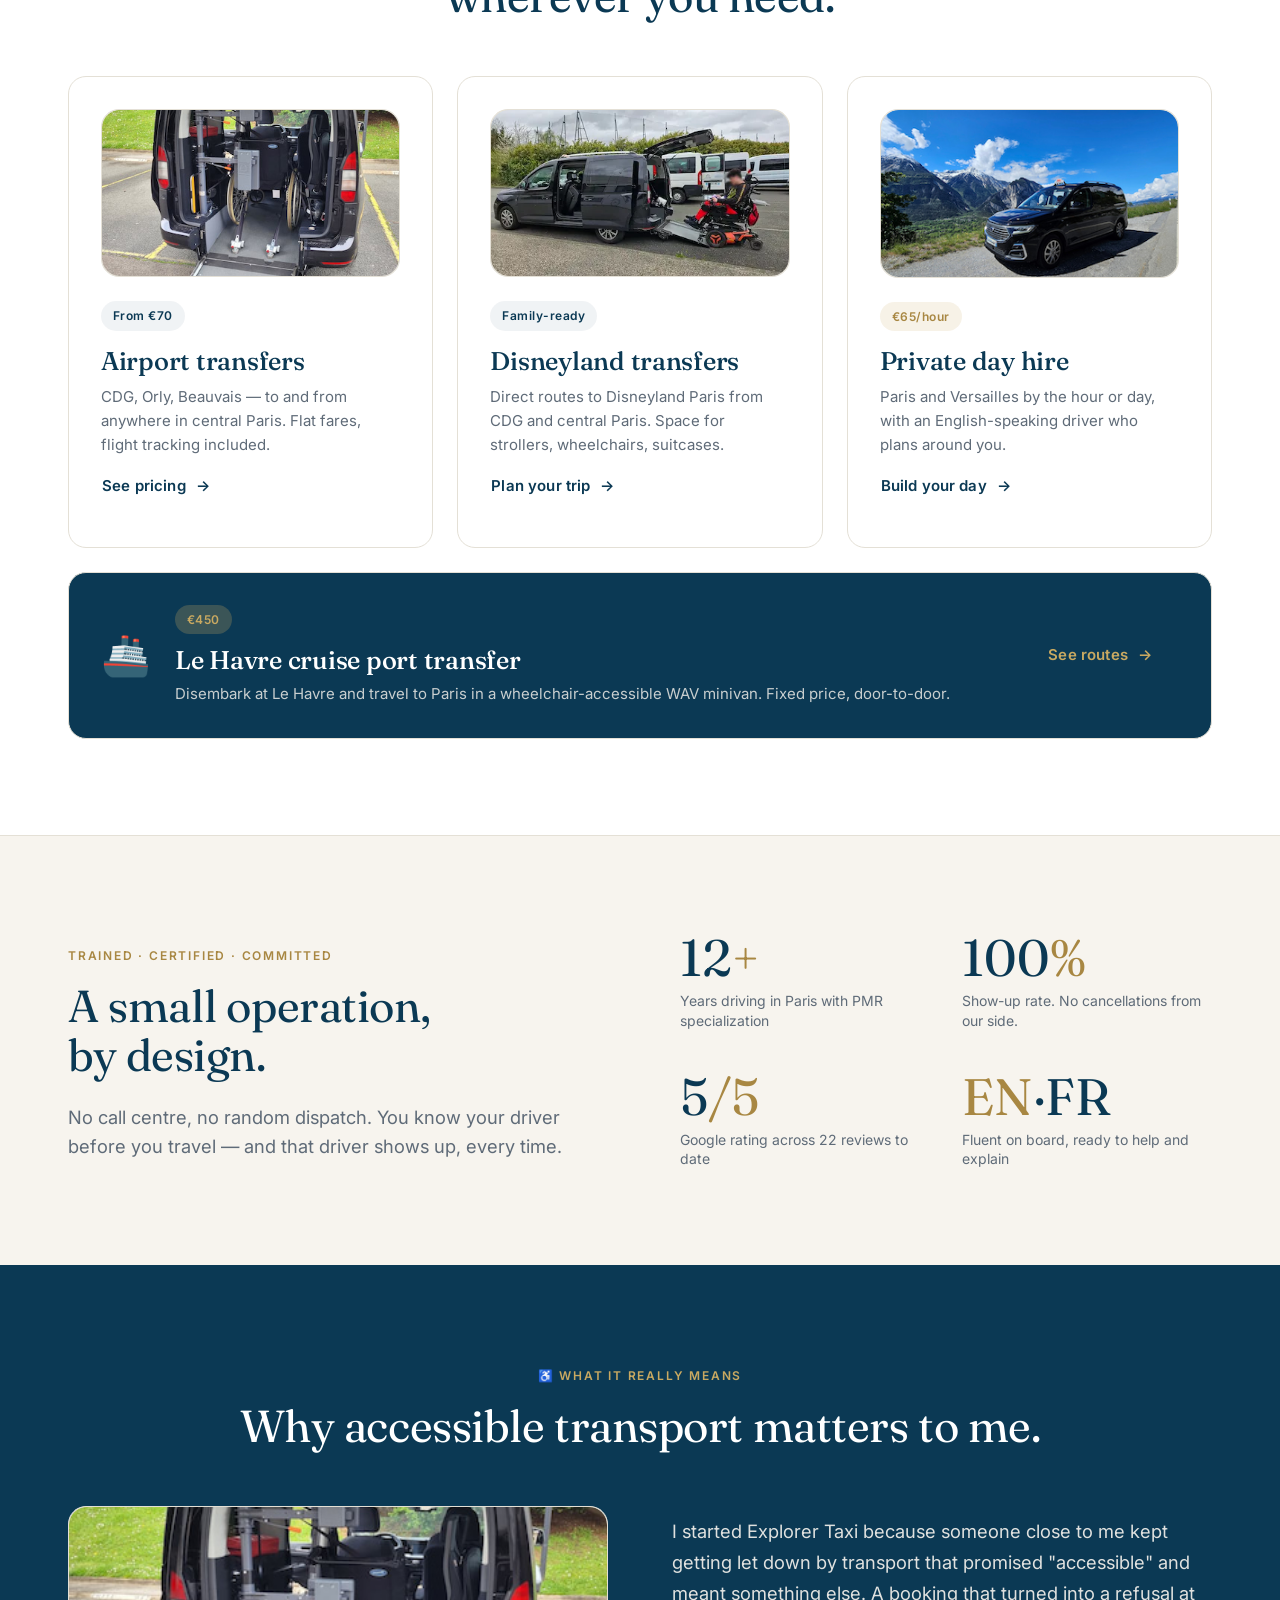
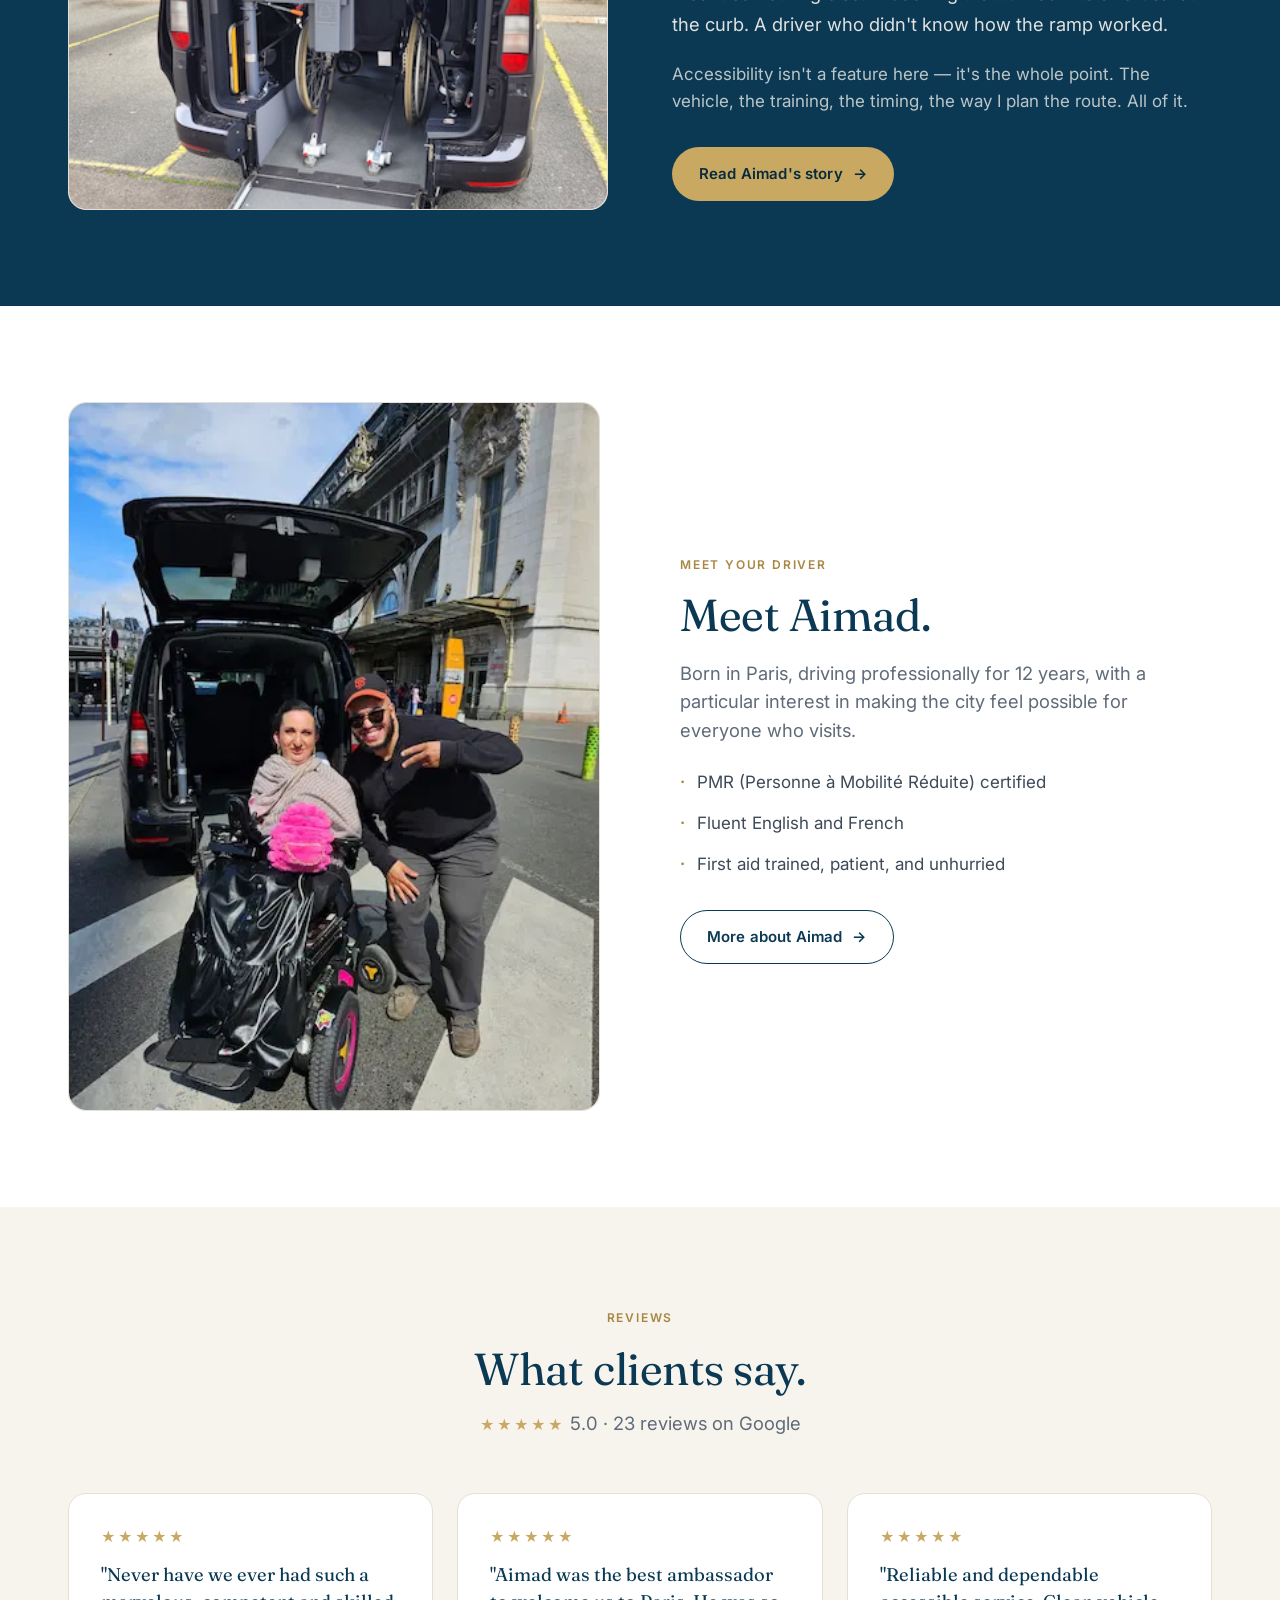
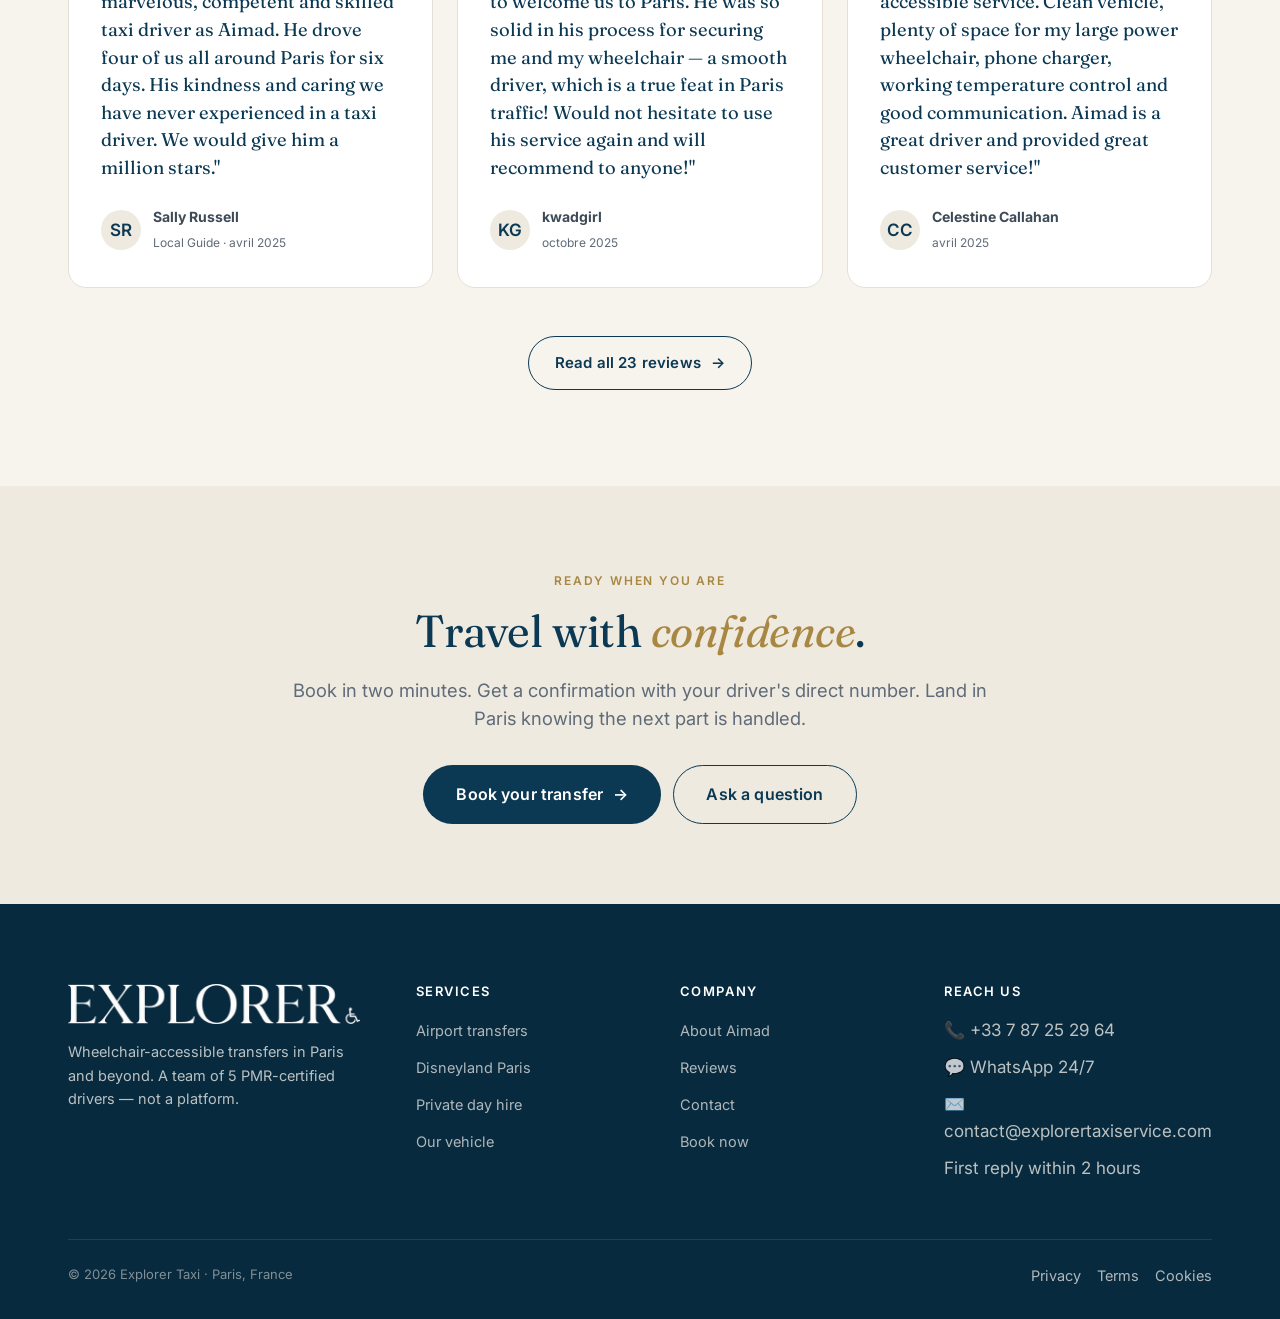
==== commit 80cbf279: "update for lighthouse update for lighthouse" ====
--- a/index.html
+++ b/index.html
@@ -15,14 +15,14 @@
   <meta property="og:title" content="Explorer Taxi · Wheelchair-accessible Paris Transfers — WAV, PMR Driver">
   <meta property="og:description" content="WAV minivan, PMR-certified driver Aimad. Fixed prices from CDG (€95), Orly (€70), Disneyland and Le Havre cruise port. Book direct, no platform fees.">
   <meta property="og:url" content="https://explorertaxiservice.com/">
-  <meta property="og:image" content="https://explorertaxiservice.com/uploads/vehicle-wheelchair.jpg">
+  <meta property="og:image" content="https://explorertaxiservice.com/uploads/vehicle-wheelchair.webp">
   <meta name="twitter:card" content="summary_large_image">
   <script type="application/ld+json">
-  {"@context":"https://schema.org","@type":["TaxiService","LocalBusiness"],"name":"Explorer Taxi Paris","description":"Wheelchair-accessible taxi transfers in Paris. WAV minivan with electric ramp, PMR-certified driver Aimad. Serving CDG, Orly, Disneyland and Le Havre cruise port.","url":"https://explorertaxiservice.com","telephone":"+33787252964","email":"contact@explorertaxiservice.com","address":{"@type":"PostalAddress","addressLocality":"Paris","addressRegion":"Île-de-France","addressCountry":"FR"},"priceRange":"€€","image":"https://explorertaxiservice.com/uploads/vehicle-wheelchair.jpg","aggregateRating":{"@type":"AggregateRating","ratingValue":"5.0","reviewCount":"23"},"openingHoursSpecification":{"@type":"OpeningHoursSpecification","dayOfWeek":["Monday","Tuesday","Wednesday","Thursday","Friday","Saturday","Sunday"],"opens":"07:00","closes":"23:00"}}
+  {"@context":"https://schema.org","@type":["TaxiService","LocalBusiness"],"name":"Explorer Taxi Paris","description":"Wheelchair-accessible taxi transfers in Paris. WAV minivan with electric ramp, PMR-certified driver Aimad. Serving CDG, Orly, Disneyland and Le Havre cruise port.","url":"https://explorertaxiservice.com","telephone":"+33787252964","email":"contact@explorertaxiservice.com","address":{"@type":"PostalAddress","addressLocality":"Paris","addressRegion":"Île-de-France","addressCountry":"FR"},"priceRange":"€€","image":"https://explorertaxiservice.com/uploads/vehicle-wheelchair.webp","aggregateRating":{"@type":"AggregateRating","ratingValue":"5.0","reviewCount":"23"},"openingHoursSpecification":{"@type":"OpeningHoursSpecification","dayOfWeek":["Monday","Tuesday","Wednesday","Thursday","Friday","Saturday","Sunday"],"opens":"07:00","closes":"23:00"}}
   </script>
   <link rel="preconnect" href="https://fonts.googleapis.com">
   <link rel="preconnect" href="https://fonts.gstatic.com" crossorigin>
-  <link rel="preload" href="https://fonts.googleapis.com/css2?family=Fraunces:ital,opsz,wght@0,9..144,300..600;1,9..144,300..600&family=Inter:wght@400;500;600;700&family=JetBrains+Mono:wght@400;500&display=swap" as="style" onload="this.onload=null;this.rel='stylesheet'"><noscript><link rel="stylesheet" href="https://fonts.googleapis.com/css2?family=Fraunces:ital,opsz,wght@0,9..144,300..600;1,9..144,300..600&family=Inter:wght@400;500;600;700&family=JetBrains+Mono:wght@400;500&display=swap"></noscript>
+  <link rel="preload" href="https://fonts.googleapis.com/css2?family=Fraunces:ital,opsz,wght@0,9..144,300..600;1,9..144,300..600&family=Inter:wght@400;500;600;700&family=JetBrains+Mono:wght@400;500&display=optional" as="style" onload="this.onload=null;this.rel='stylesheet'"><noscript><link rel="stylesheet" href="https://fonts.googleapis.com/css2?family=Fraunces:ital,opsz,wght@0,9..144,300..600;1,9..144,300..600&family=Inter:wght@400;500;600;700&family=JetBrains+Mono:wght@400;500&display=optional"></noscript>
   <link rel="icon" type="image/x-icon" href="uploads/logo/favicon.ico">
   <link rel="icon" type="image/png" sizes="32x32" href="uploads/logo/favicon-32.png">
   <link rel="icon" type="image/png" sizes="192x192" href="uploads/logo/favicon-192.png">
@@ -142,7 +142,7 @@
         <span class="btn btn-arrow" style="padding: 16px 0; color: var(--marine); font-weight: 600;"><span data-lang="en">See pricing</span><span data-lang="fr">Voir les tarifs</span></span>
       </a>
       <a href="disneyland.html" class="card reveal" style="display: block; color: inherit;">
-        <div class="img-ph" data-ratio="wide" style="margin-bottom: 24px;overflow:hidden;"><img src="uploads/vehicle-wheelchair.jpg" alt="Fauteuil électrique sur la rampe du véhicule" style="width:100%;height:100%;object-fit:cover;border-radius:inherit;display:block;position:absolute;top:0;left:0;"></div>
+        <div class="img-ph" data-ratio="wide" style="margin-bottom: 24px;overflow:hidden;"><img src="uploads/vehicle-wheelchair.webp" alt="Fauteuil électrique sur la rampe du véhicule" style="width:100%;height:100%;object-fit:cover;border-radius:inherit;display:block;position:absolute;top:0;left:0;"></div>
         <span class="tag"><span data-lang="en">Family-ready</span><span data-lang="fr">Pour les familles</span></span>
         <h3 style="margin: 16px 0 10px;"><span data-lang="en">Disneyland transfers</span><span data-lang="fr">Transferts Disneyland</span></h3>
         <p class="muted" style="font-size: 15px;"><span data-lang="en">Direct routes to Disneyland Paris from CDG and central Paris. Space for strollers, wheelchairs, suitcases.</span><span data-lang="fr">Vers Disneyland Paris depuis CDG et Paris. Place pour poussettes, fauteuils, valises.</span></p>
@@ -218,7 +218,7 @@
   <div class="container">
     <div class="grid-2" style="gap: 80px; align-items: center;">
       <div class="reveal">
-        <div class="img-ph" data-ratio="portrait" style="overflow:hidden;"><img src="uploads/aimad-client.jpg" alt="Aimad avec une cliente en fauteuil roulant" style="width:100%;height:100%;object-fit:cover;object-position:top;border-radius:inherit;display:block;position:absolute;top:0;left:0;"></div>
+        <div class="img-ph" data-ratio="portrait" style="overflow:hidden;"><img src="uploads/aimad-client.webp" alt="Aimad avec une cliente en fauteuil roulant" style="width:100%;height:100%;object-fit:cover;object-position:top;border-radius:inherit;display:block;position:absolute;top:0;left:0;"></div>
       </div>
       <div class="reveal">
         <span class="eyebrow"><span data-lang="en">Meet your driver</span><span data-lang="fr">Votre chauffeur</span></span>
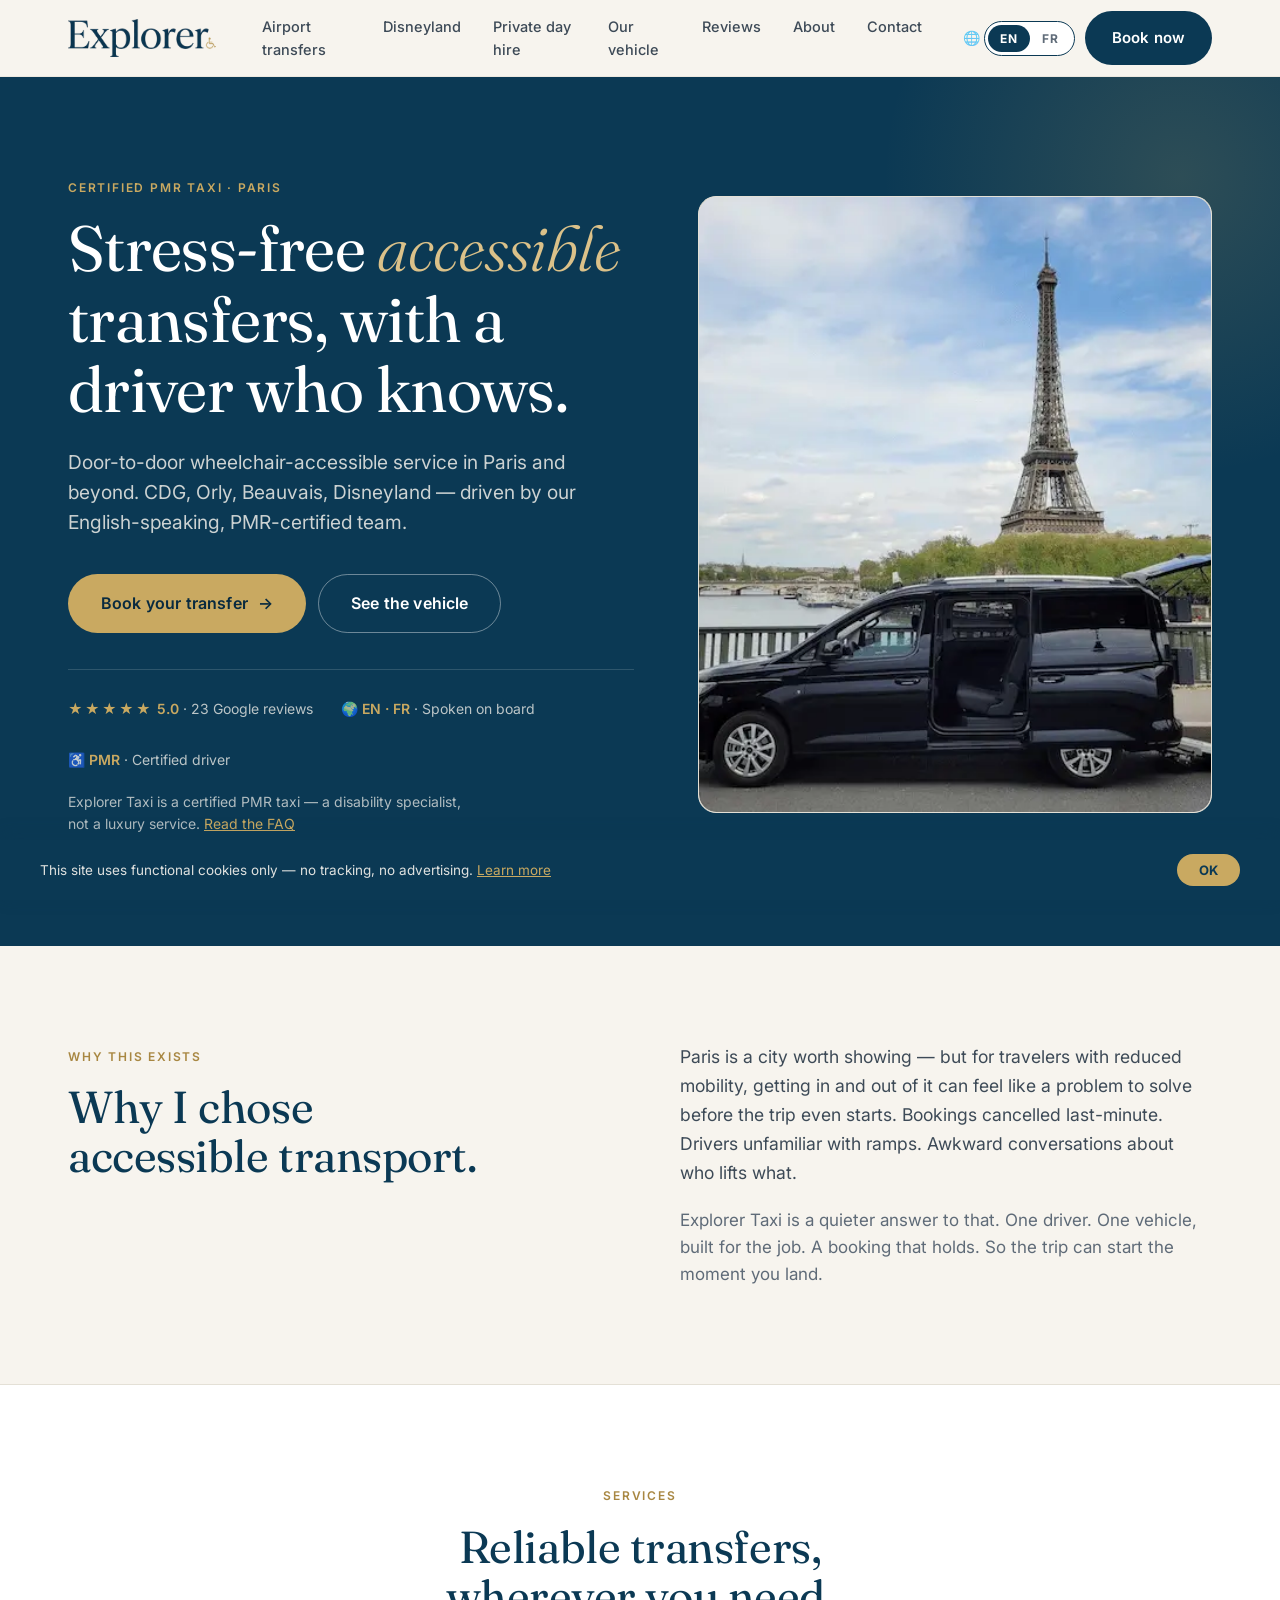
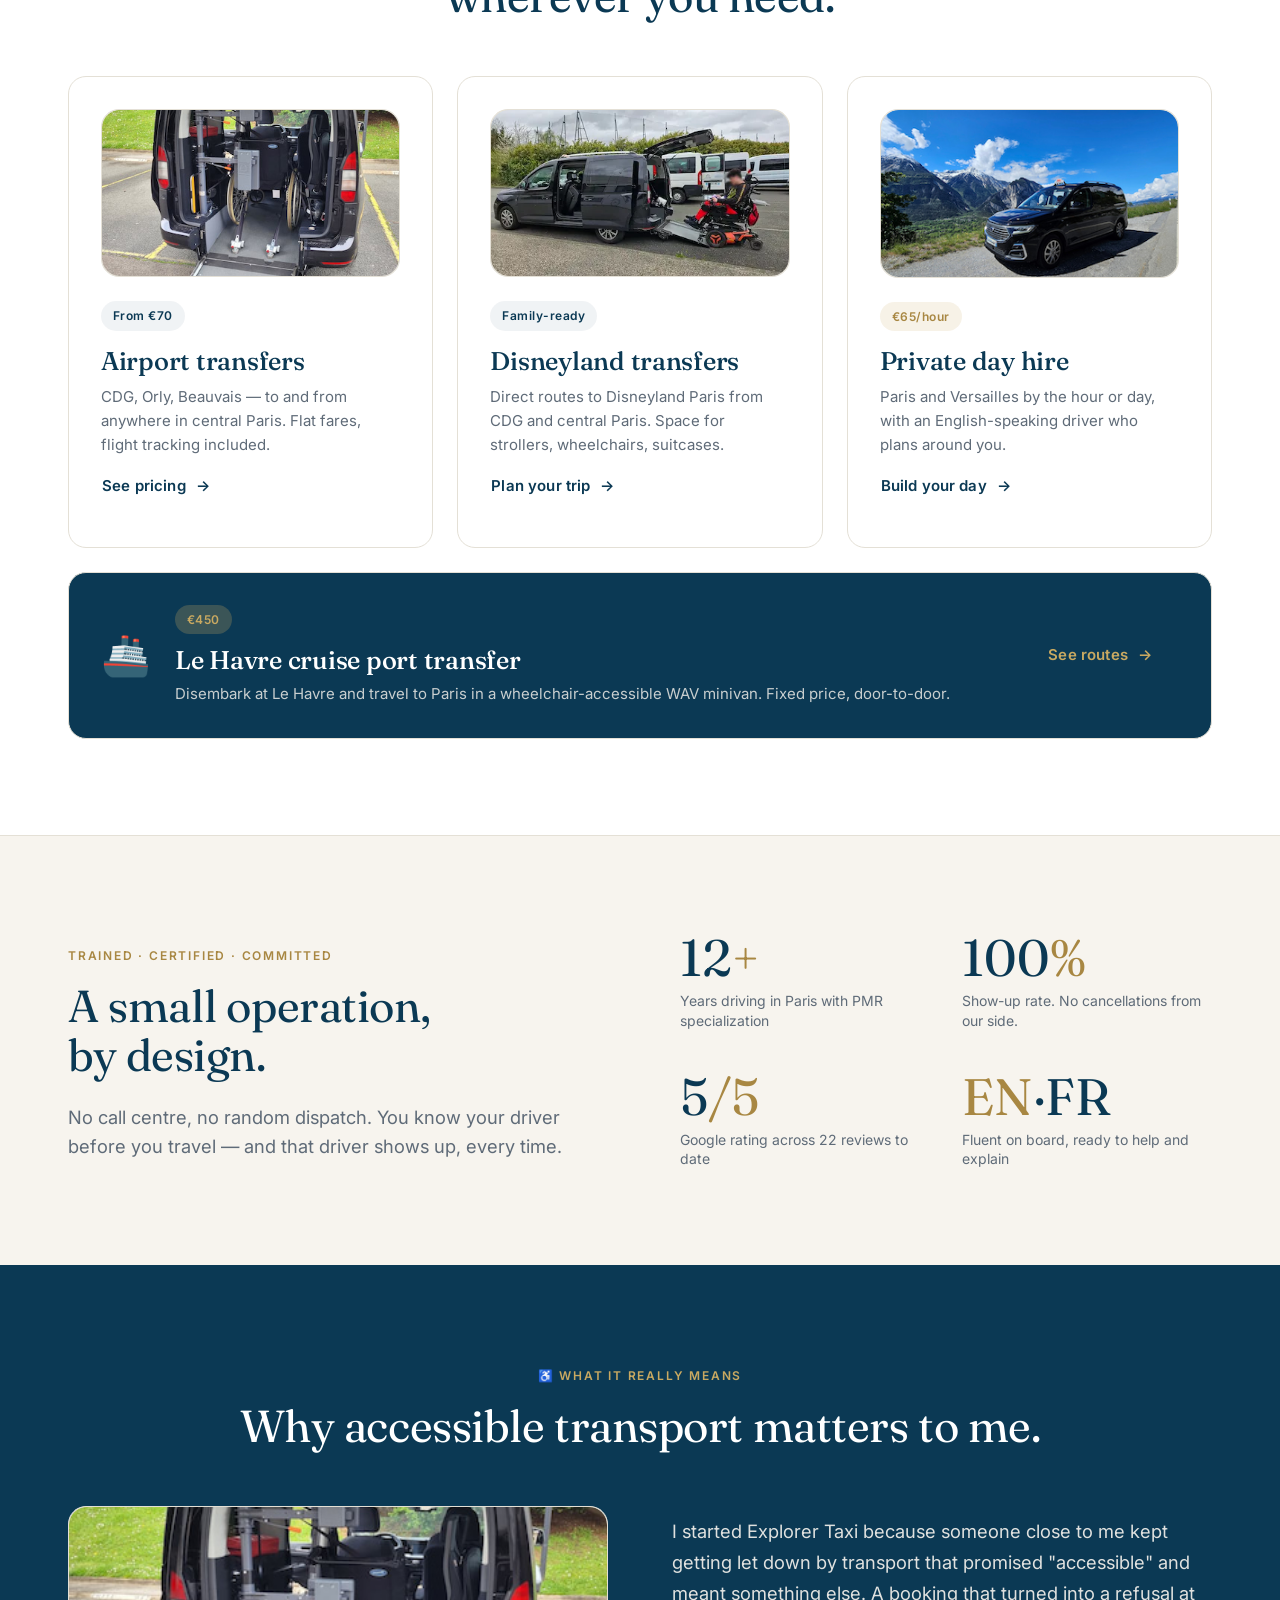
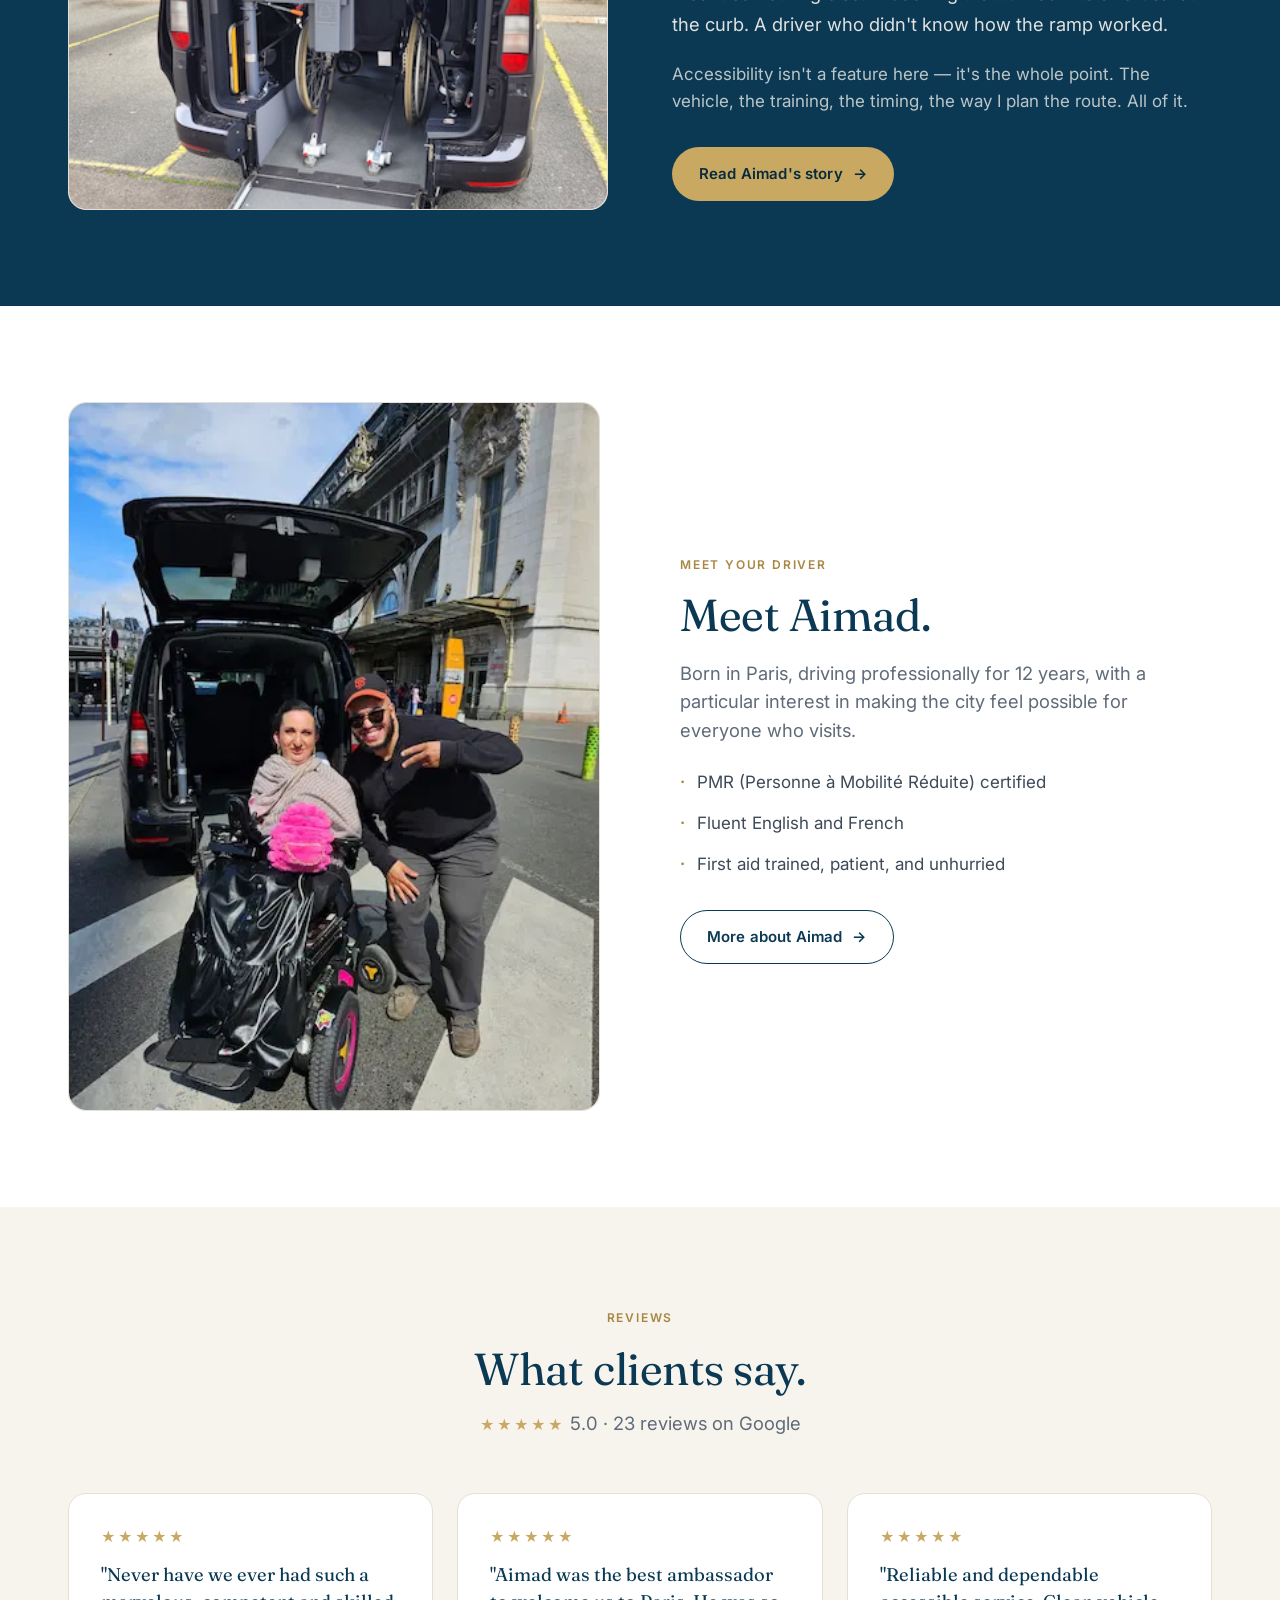
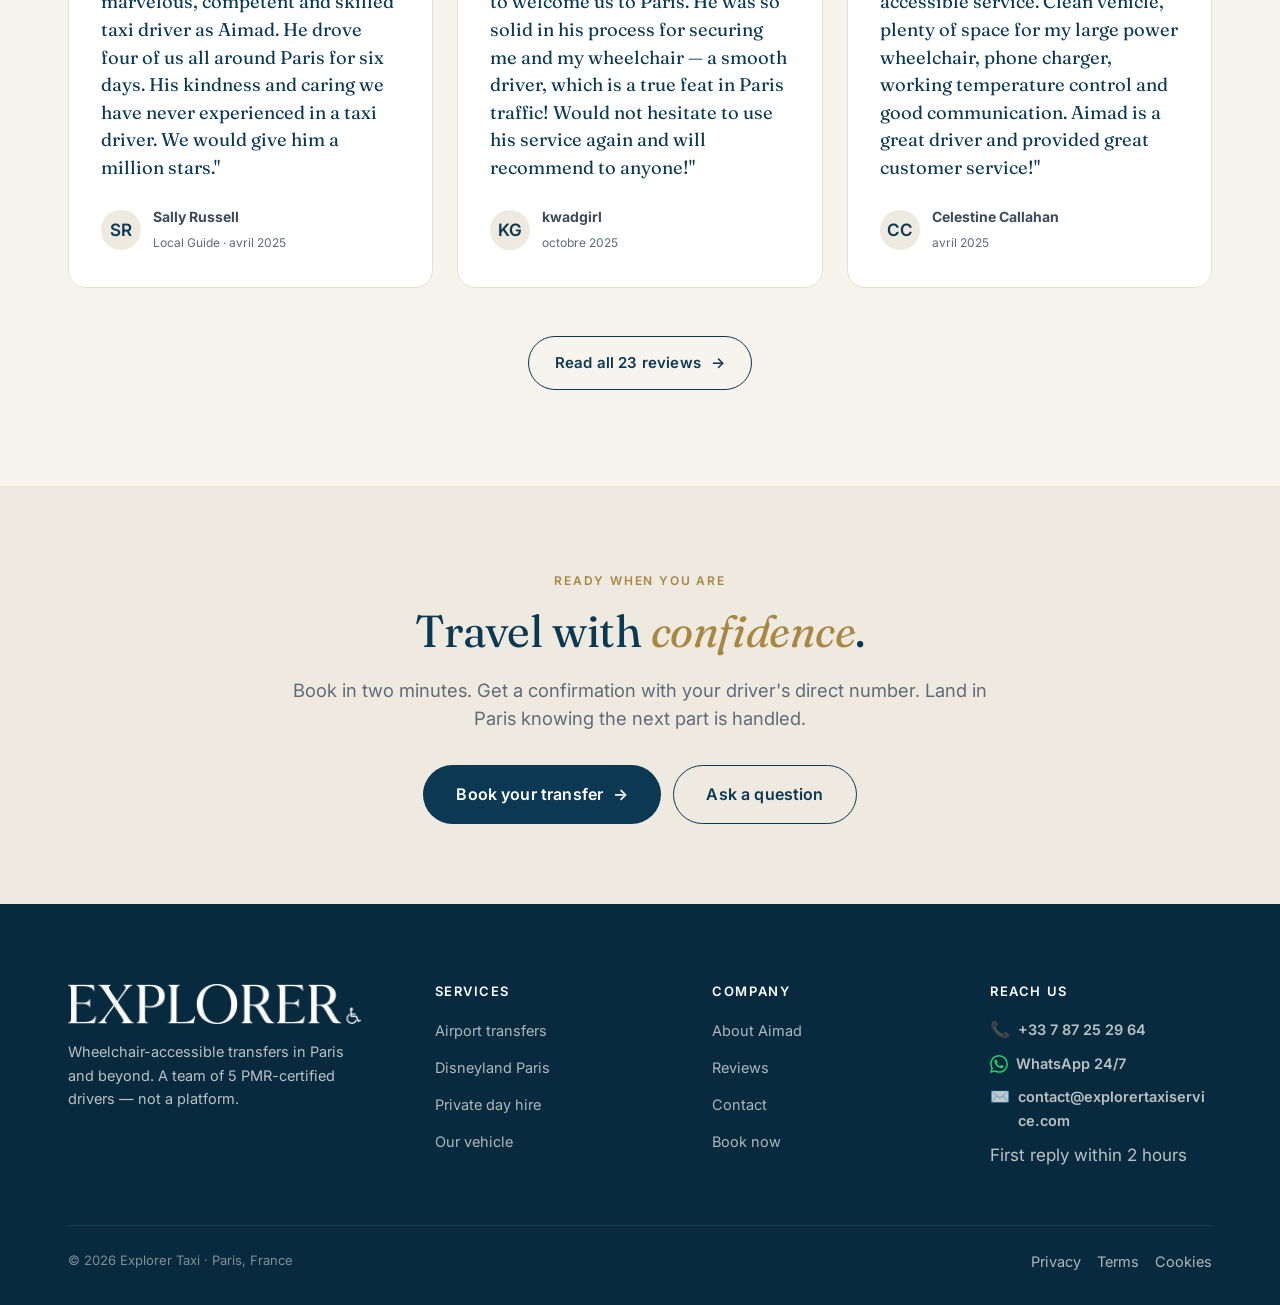
==== commit a9cbb508: "index.html footer modified including clickable links on whatsapp index.html footer modified includin" ====
--- a/index.html
+++ b/index.html
@@ -319,10 +319,10 @@
       </div>
       <div>
         <h4><span data-lang="en">Reach us</span><span data-lang="fr">Nous contacter</span></h4>
-        <ul>
-          <li>📞 +33 7 87 25 29 64</li>
-          <li>💬 WhatsApp 24/7</li>
-          <li>✉️ contact@explorertaxiservice.com</li>
+        <ul style="display:flex;flex-direction:column;gap:10px;">
+          <li style="display:flex;align-items:center;gap:8px;"><span style="font-size:16px;">📞</span><a href="tel:+33787252964" style="color:inherit;font-weight:600;">+33 7 87 25 29 64</a></li>
+          <li style="display:flex;align-items:center;gap:8px;"><svg xmlns="http://www.w3.org/2000/svg" viewBox="0 0 24 24" fill="#25D366" width="18" height="18" style="flex-shrink:0;"><path d="M17.472 14.382c-.297-.149-1.758-.867-2.03-.967-.273-.099-.471-.148-.67.15-.197.297-.767.966-.94 1.164-.173.199-.347.223-.644.075-.297-.15-1.255-.463-2.39-1.475-.883-.788-1.48-1.761-1.653-2.059-.173-.297-.018-.458.13-.606.134-.133.298-.347.446-.52.149-.174.198-.298.298-.497.099-.198.05-.371-.025-.52-.075-.149-.669-1.612-.916-2.207-.242-.579-.487-.5-.669-.51-.173-.008-.371-.01-.57-.01-.198 0-.52.074-.792.372-.272.297-1.04 1.016-1.04 2.479 0 1.462 1.065 2.875 1.213 3.074.149.198 2.096 3.2 5.077 4.487.709.306 1.262.489 1.694.625.712.227 1.36.195 1.871.118.571-.085 1.758-.719 2.006-1.413.248-.694.248-1.289.173-1.413-.074-.124-.272-.198-.57-.347m-5.421 7.403h-.004a9.87 9.87 0 01-5.031-1.378l-.361-.214-3.741.982.998-3.648-.235-.374a9.86 9.86 0 01-1.51-5.26c.001-5.45 4.436-9.884 9.888-9.884 2.64 0 5.122 1.03 6.988 2.898a9.825 9.825 0 012.893 6.994c-.003 5.45-4.437 9.884-9.885 9.884m8.413-18.297A11.815 11.815 0 0012.05 0C5.495 0 .16 5.335.157 11.892c0 2.096.547 4.142 1.588 5.945L.057 24l6.305-1.654a11.882 11.882 0 005.683 1.448h.005c6.554 0 11.89-5.335 11.893-11.893a11.821 11.821 0 00-3.48-8.413z"/></svg><a href="https://wa.me/33787252964" style="color:inherit;font-weight:600;">WhatsApp 24/7</a></li>
+          <li style="display:flex;align-items:flex-start;gap:8px;"><span style="font-size:16px;line-height:1.4;flex-shrink:0;">✉️</span><a href="mailto:contact@explorertaxiservice.com" style="color:inherit;font-weight:600;word-break:break-word;">contact@explorertaxiservice.com</a></li>
           <li><span data-lang="en">First reply within 2 hours</span><span data-lang="fr">Réponse sous 2h</span></li>
         </ul>
       </div>
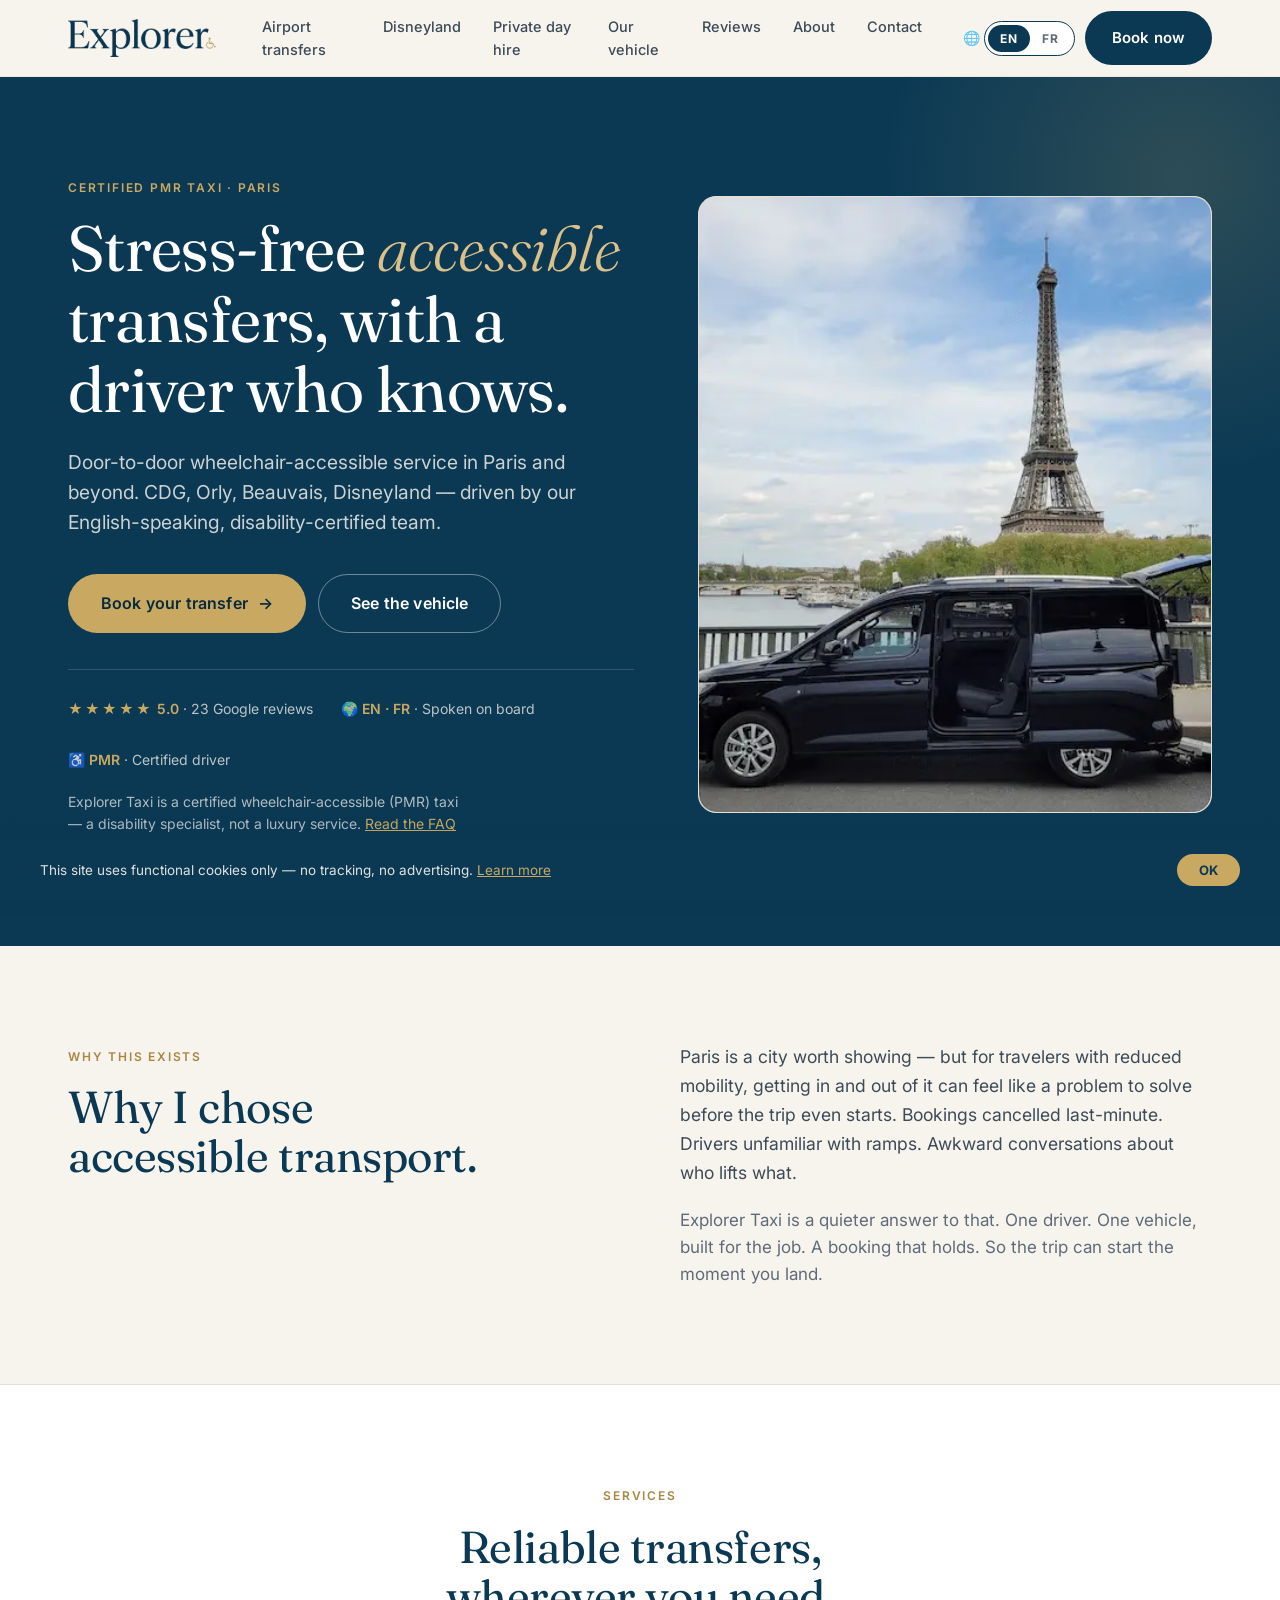
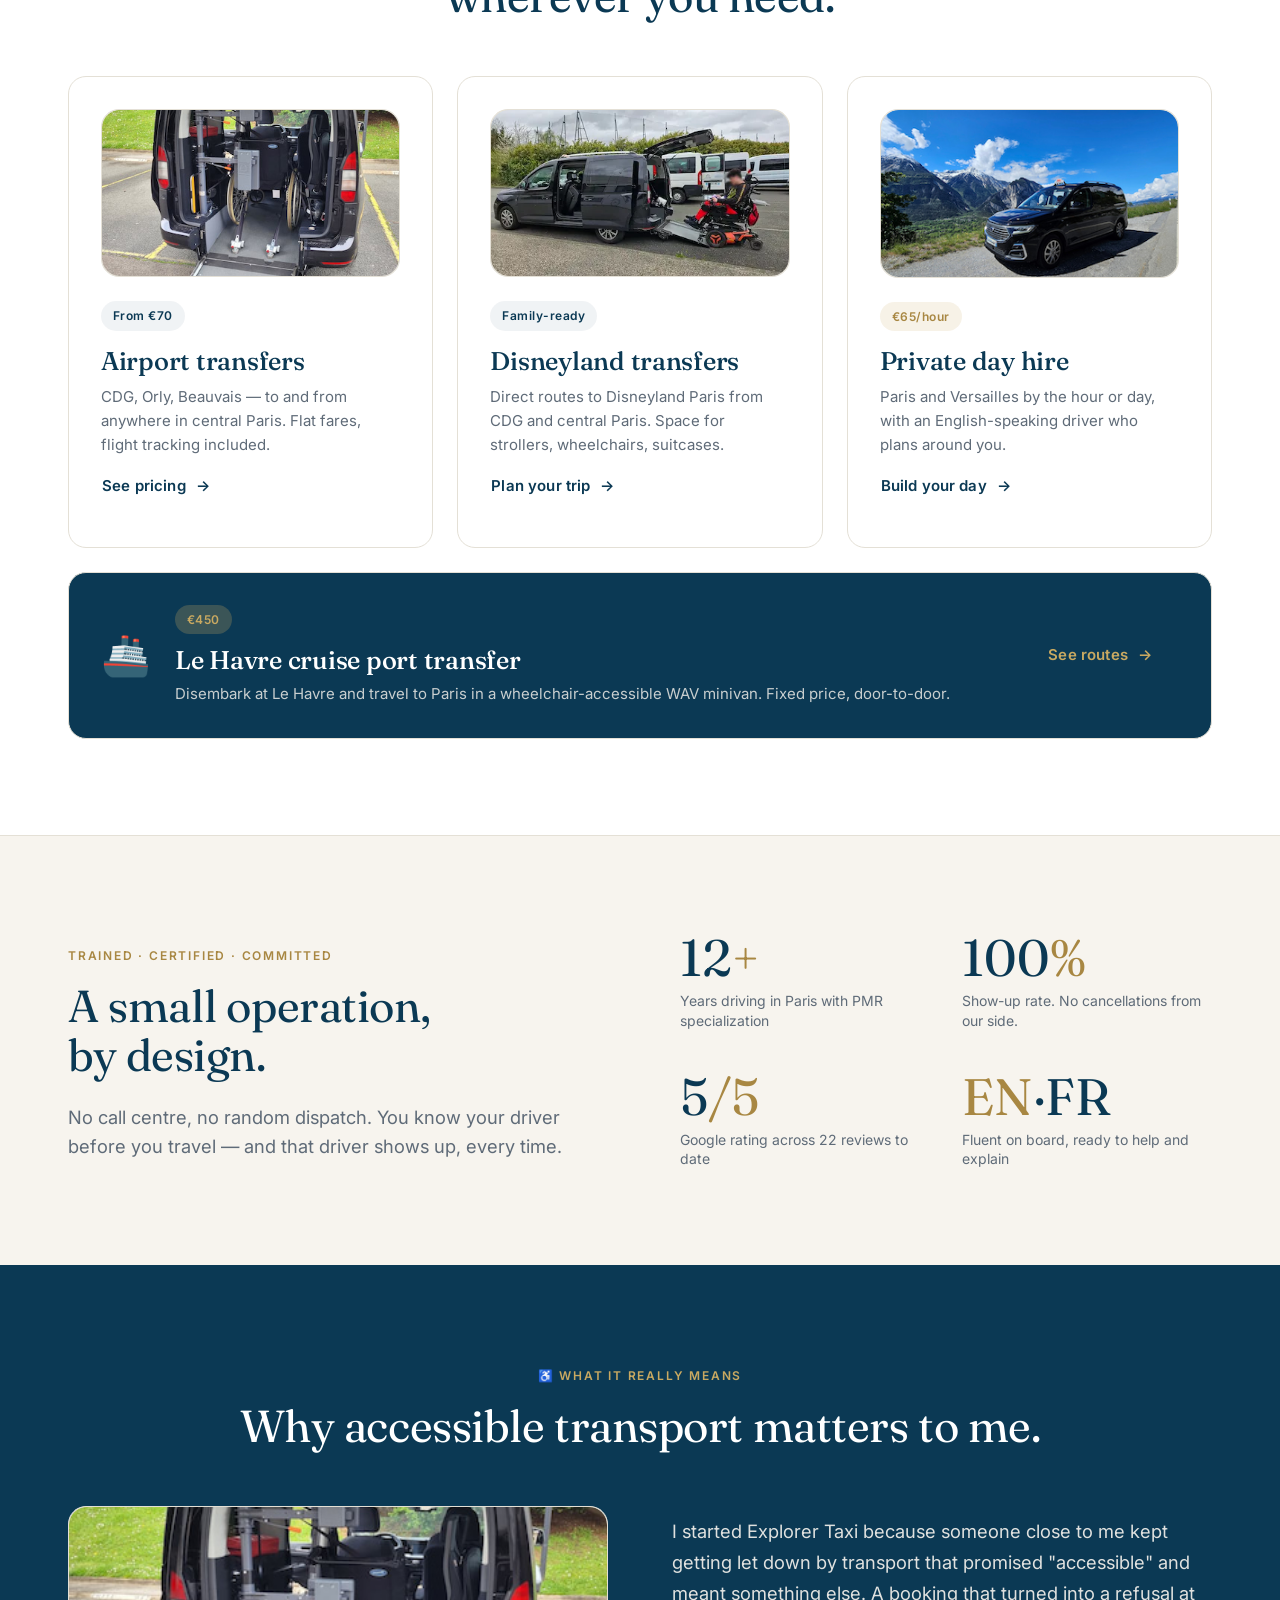
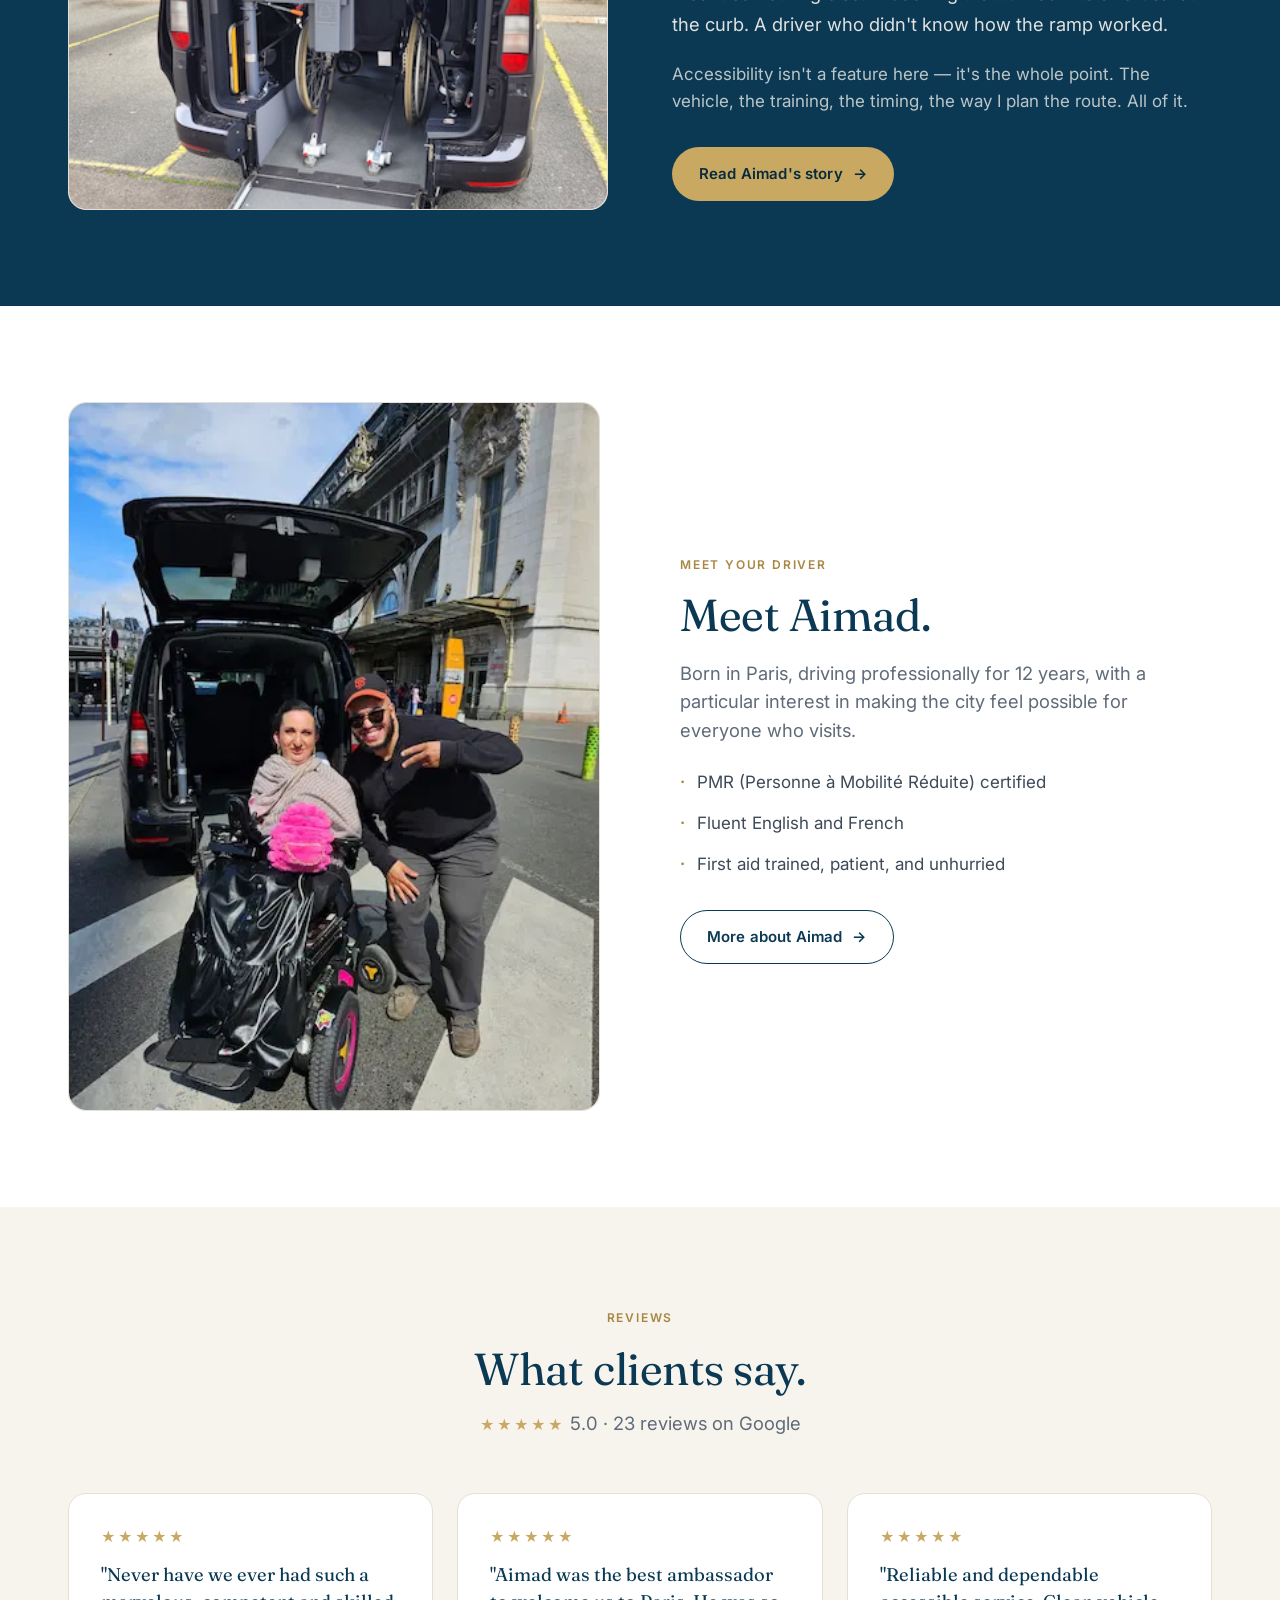
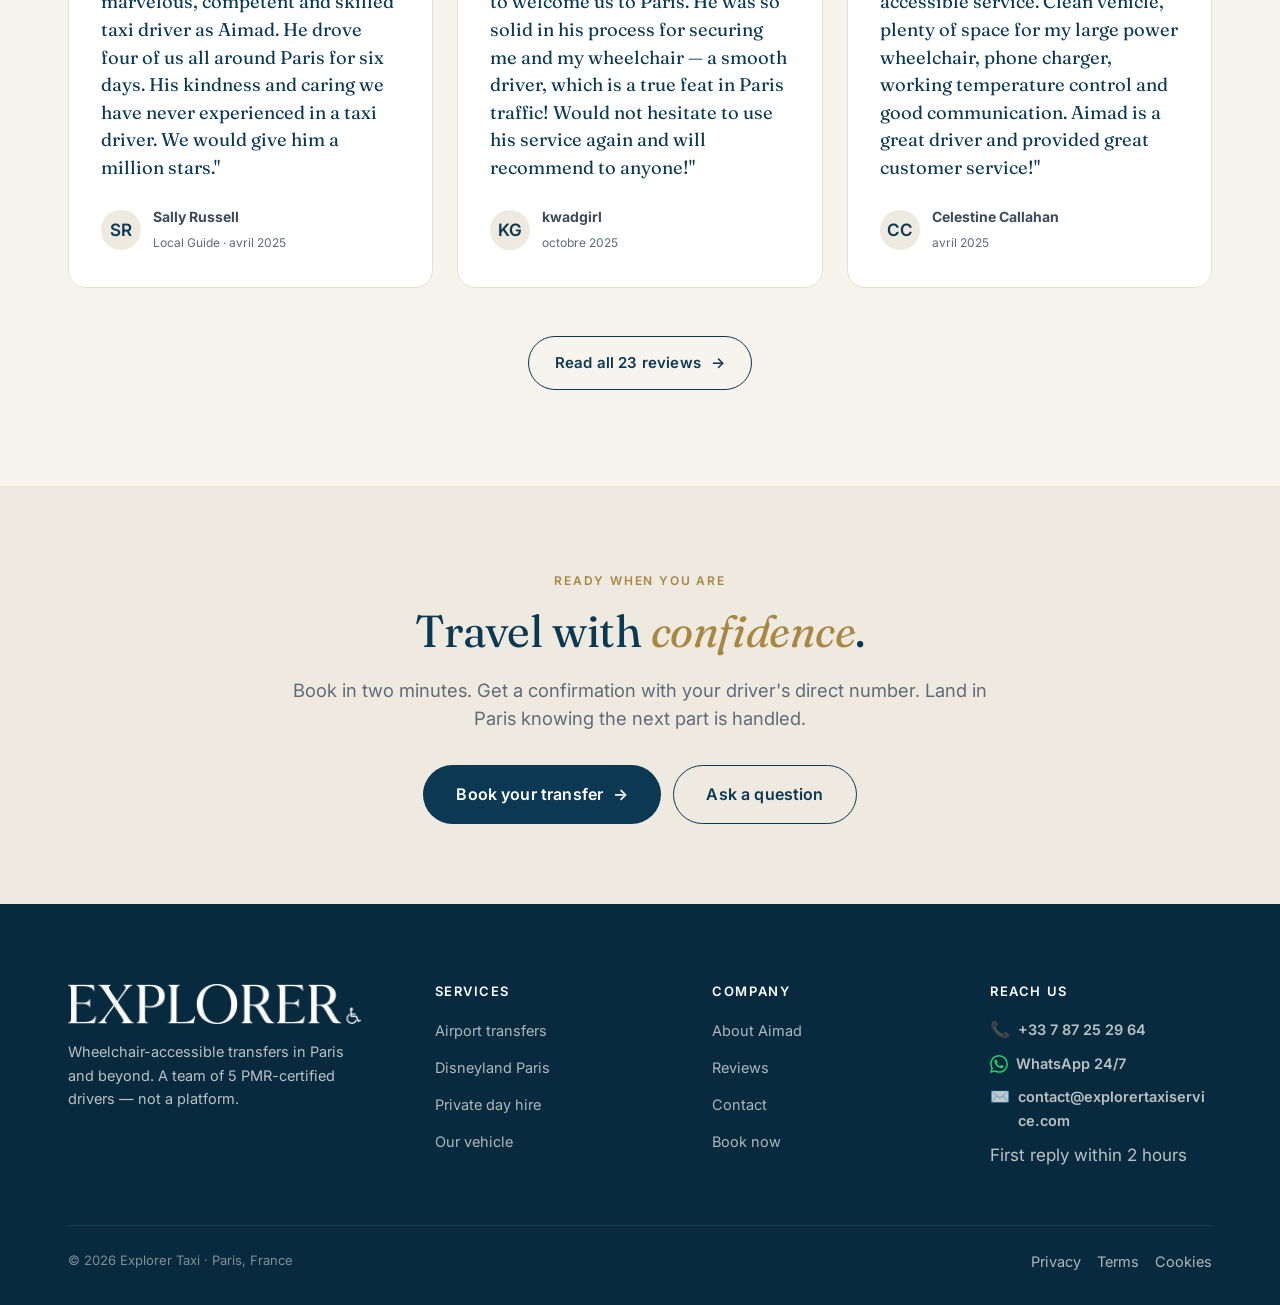
==== commit 532ed95b: "modification des balises harmonisation EN FR modification des balises harmonisation EN FR termes PMR" ====
--- a/index.html
+++ b/index.html
@@ -5,20 +5,20 @@
   <meta name="viewport" content="width=device-width, initial-scale=1">
   <title>Taxi PMR Paris · Explorer Taxi — Wheelchair-accessible Transfers</title>
   <meta name="google-site-verification" content="MqG_qi7RDP2tmNUdLE0LG4yqNqAjwFtEOhIin9T57_0">
-  <meta name="description" content="Wheelchair-accessible taxi in Paris — WAV minivan, PMR-certified driver Aimad. Fixed prices from CDG (€95), Orly (€70), Disneyland and Le Havre cruise port. Book direct.">
+  <meta name="description" content="Wheelchair-accessible taxi in Paris — WAV minivan, disability-certified (PMR) driver Aimad. Fixed prices from CDG (€95), Orly (€70), Disneyland and Le Havre cruise port. Book direct.">
   <link rel="canonical" href="https://explorertaxiservice.com/">
 <link rel="alternate" hreflang="fr" href="https://explorertaxiservice.com/">
 <link rel="alternate" hreflang="en" href="https://explorertaxiservice.com/">
 <link rel="alternate" hreflang="x-default" href="https://explorertaxiservice.com/">
   <meta property="og:type" content="website">
   <meta property="og:site_name" content="Explorer Taxi Paris">
-  <meta property="og:title" content="Explorer Taxi · Wheelchair-accessible Paris Transfers — WAV, PMR Driver">
-  <meta property="og:description" content="WAV minivan, PMR-certified driver Aimad. Fixed prices from CDG (€95), Orly (€70), Disneyland and Le Havre cruise port. Book direct, no platform fees.">
+  <meta property="og:title" content="Explorer Taxi · Wheelchair-accessible Paris Transfers — WAV, Disability-certified (PMR) Driver">
+  <meta property="og:description" content="WAV minivan, disability-certified (PMR) driver Aimad. Fixed prices from CDG (€95), Orly (€70), Disneyland and Le Havre cruise port. Book direct, no platform fees.">
   <meta property="og:url" content="https://explorertaxiservice.com/">
   <meta property="og:image" content="https://explorertaxiservice.com/uploads/vehicle-wheelchair.webp">
   <meta name="twitter:card" content="summary_large_image">
   <script type="application/ld+json">
-  {"@context":"https://schema.org","@type":["TaxiService","LocalBusiness"],"name":"Explorer Taxi Paris","description":"Wheelchair-accessible taxi transfers in Paris. WAV minivan with electric ramp, PMR-certified driver Aimad. Serving CDG, Orly, Disneyland and Le Havre cruise port.","url":"https://explorertaxiservice.com","telephone":"+33787252964","email":"contact@explorertaxiservice.com","address":{"@type":"PostalAddress","addressLocality":"Paris","addressRegion":"Île-de-France","addressCountry":"FR"},"priceRange":"€€","image":"https://explorertaxiservice.com/uploads/vehicle-wheelchair.webp","aggregateRating":{"@type":"AggregateRating","ratingValue":"5.0","reviewCount":"23"},"openingHoursSpecification":{"@type":"OpeningHoursSpecification","dayOfWeek":["Monday","Tuesday","Wednesday","Thursday","Friday","Saturday","Sunday"],"opens":"07:00","closes":"23:00"}}
+  {"@context":"https://schema.org","@type":["TaxiService","LocalBusiness"],"name":"Explorer Taxi Paris","description":"Wheelchair-accessible taxi transfers in Paris. WAV minivan with electric ramp, disability-certified (PMR) driver Aimad. Serving CDG, Orly, Disneyland and Le Havre cruise port.","url":"https://explorertaxiservice.com","telephone":"+33787252964","email":"contact@explorertaxiservice.com","address":{"@type":"PostalAddress","addressLocality":"Paris","addressRegion":"Île-de-France","addressCountry":"FR"},"priceRange":"€€","image":"https://explorertaxiservice.com/uploads/vehicle-wheelchair.webp","aggregateRating":{"@type":"AggregateRating","ratingValue":"5.0","reviewCount":"23"},"openingHoursSpecification":{"@type":"OpeningHoursSpecification","dayOfWeek":["Monday","Tuesday","Wednesday","Thursday","Friday","Saturday","Sunday"],"opens":"07:00","closes":"23:00"}}
   </script>
   <link rel="preconnect" href="https://fonts.googleapis.com">
   <link rel="preconnect" href="https://fonts.gstatic.com" crossorigin>
@@ -79,7 +79,7 @@
         <span data-lang="fr">Transferts <em>accessibles</em>, avec un chauffeur qui comprend.</span>
       </h1>
       <p class="lead" style="margin-top: 24px;">
-        <span data-lang="en">Door-to-door wheelchair-accessible service in Paris and beyond. CDG, Orly, Beauvais, Disneyland — driven by our English-speaking, PMR-certified team.</span>
+        <span data-lang="en">Door-to-door wheelchair-accessible service in Paris and beyond. CDG, Orly, Beauvais, Disneyland — driven by our English-speaking, disability-certified team.</span>
         <span data-lang="fr">Service porte-à-porte accessible en fauteuil roulant à Paris et au-delà. CDG, Orly, Beauvais, Disneyland — avec notre équipe certifiée PMR et anglophone.</span>
       </p>
       <div class="hero-actions">
@@ -92,7 +92,7 @@
         <div>♿ <strong>PMR</strong> · <span data-lang="en">Certified driver</span><span data-lang="fr">Chauffeur certifié</span></div>
       </div>
       <p style="margin-top: 20px; font-size: 14px; color: rgba(247,244,238,0.7); max-width: 44ch;">
-        <span data-lang="en">Explorer Taxi is a certified PMR taxi — a disability specialist, not a luxury service. <a href="faq.html" style="color: var(--gold); text-decoration: underline;">Read the FAQ</a></span>
+        <span data-lang="en">Explorer Taxi is a certified wheelchair-accessible (PMR) taxi — a disability specialist, not a luxury service. <a href="faq.html" style="color: var(--gold); text-decoration: underline;">Read the FAQ</a></span>
         <span data-lang="fr">Explorer Taxi est un taxi PMR agréé — un spécialiste du handicap, pas un service de prestige. <a href="faq.html" style="color: var(--gold); text-decoration: underline;">Lire la FAQ</a></span>
       </p>
     </div>
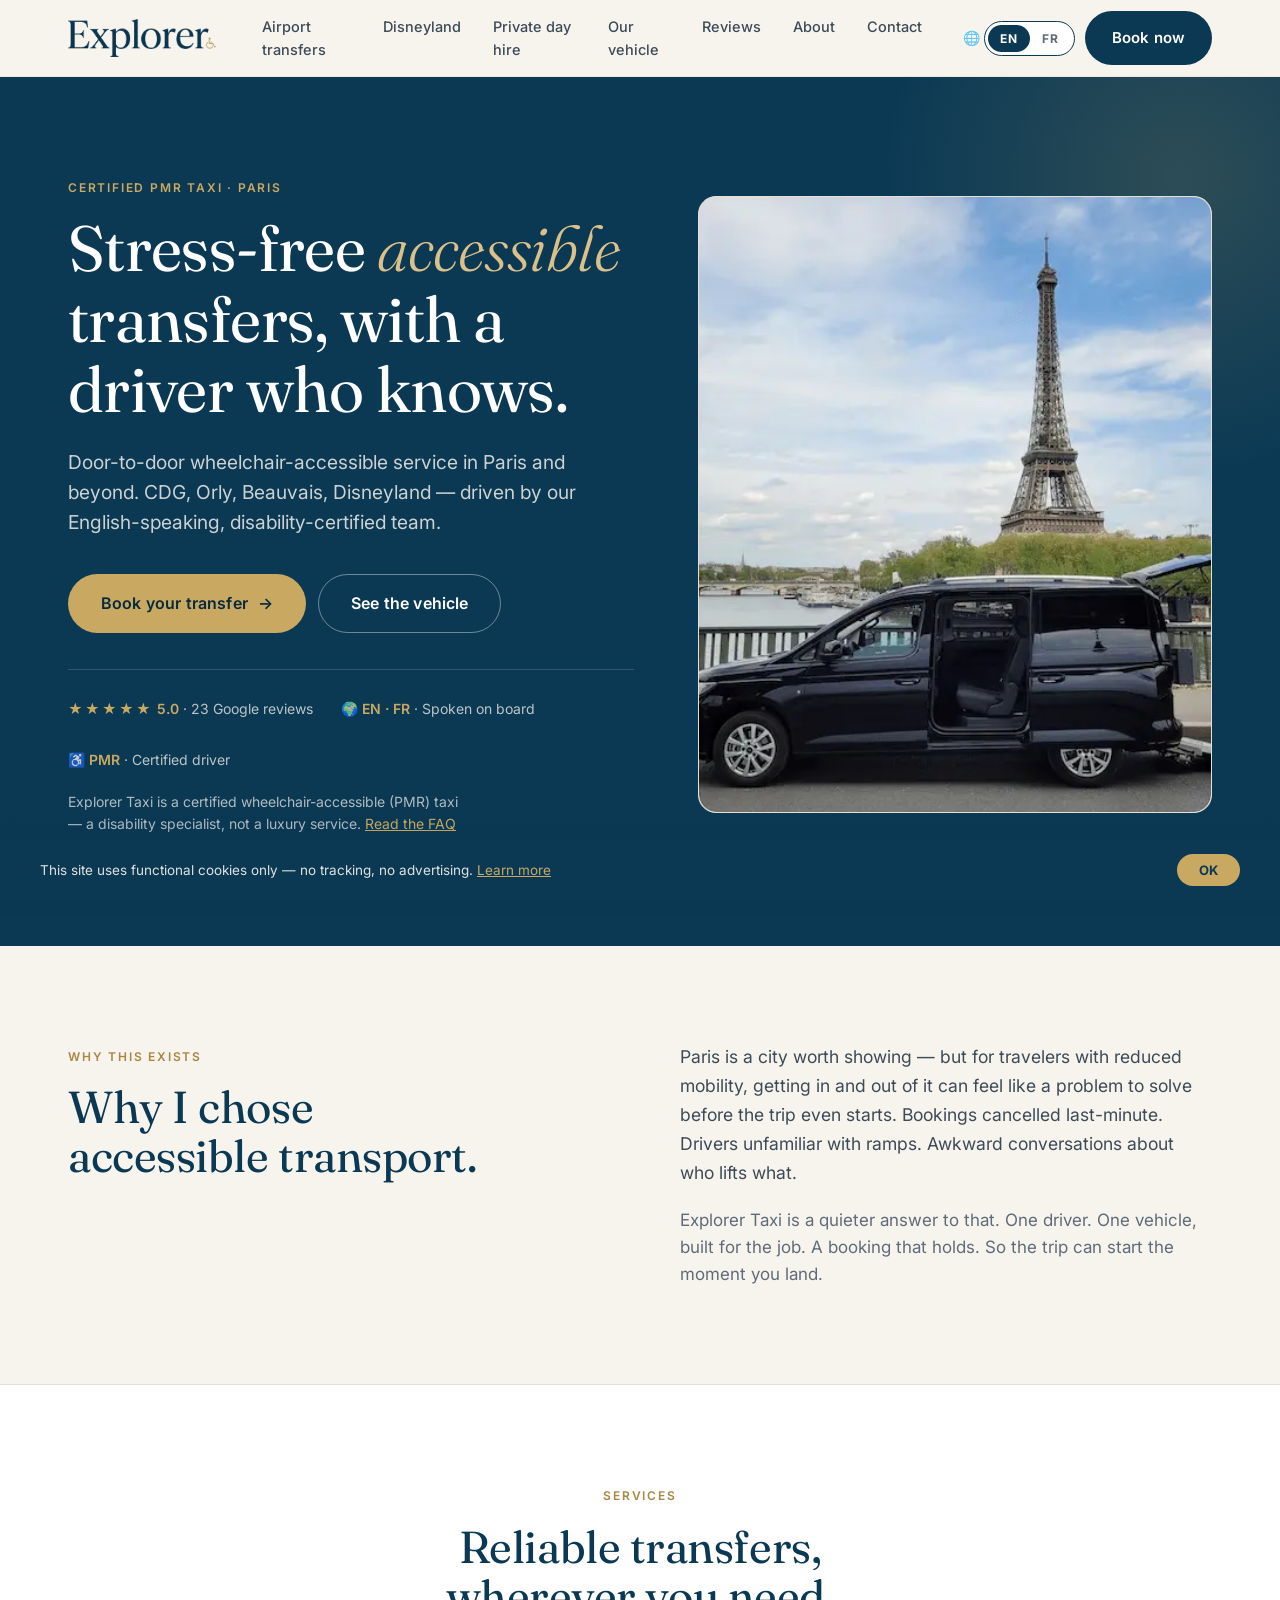
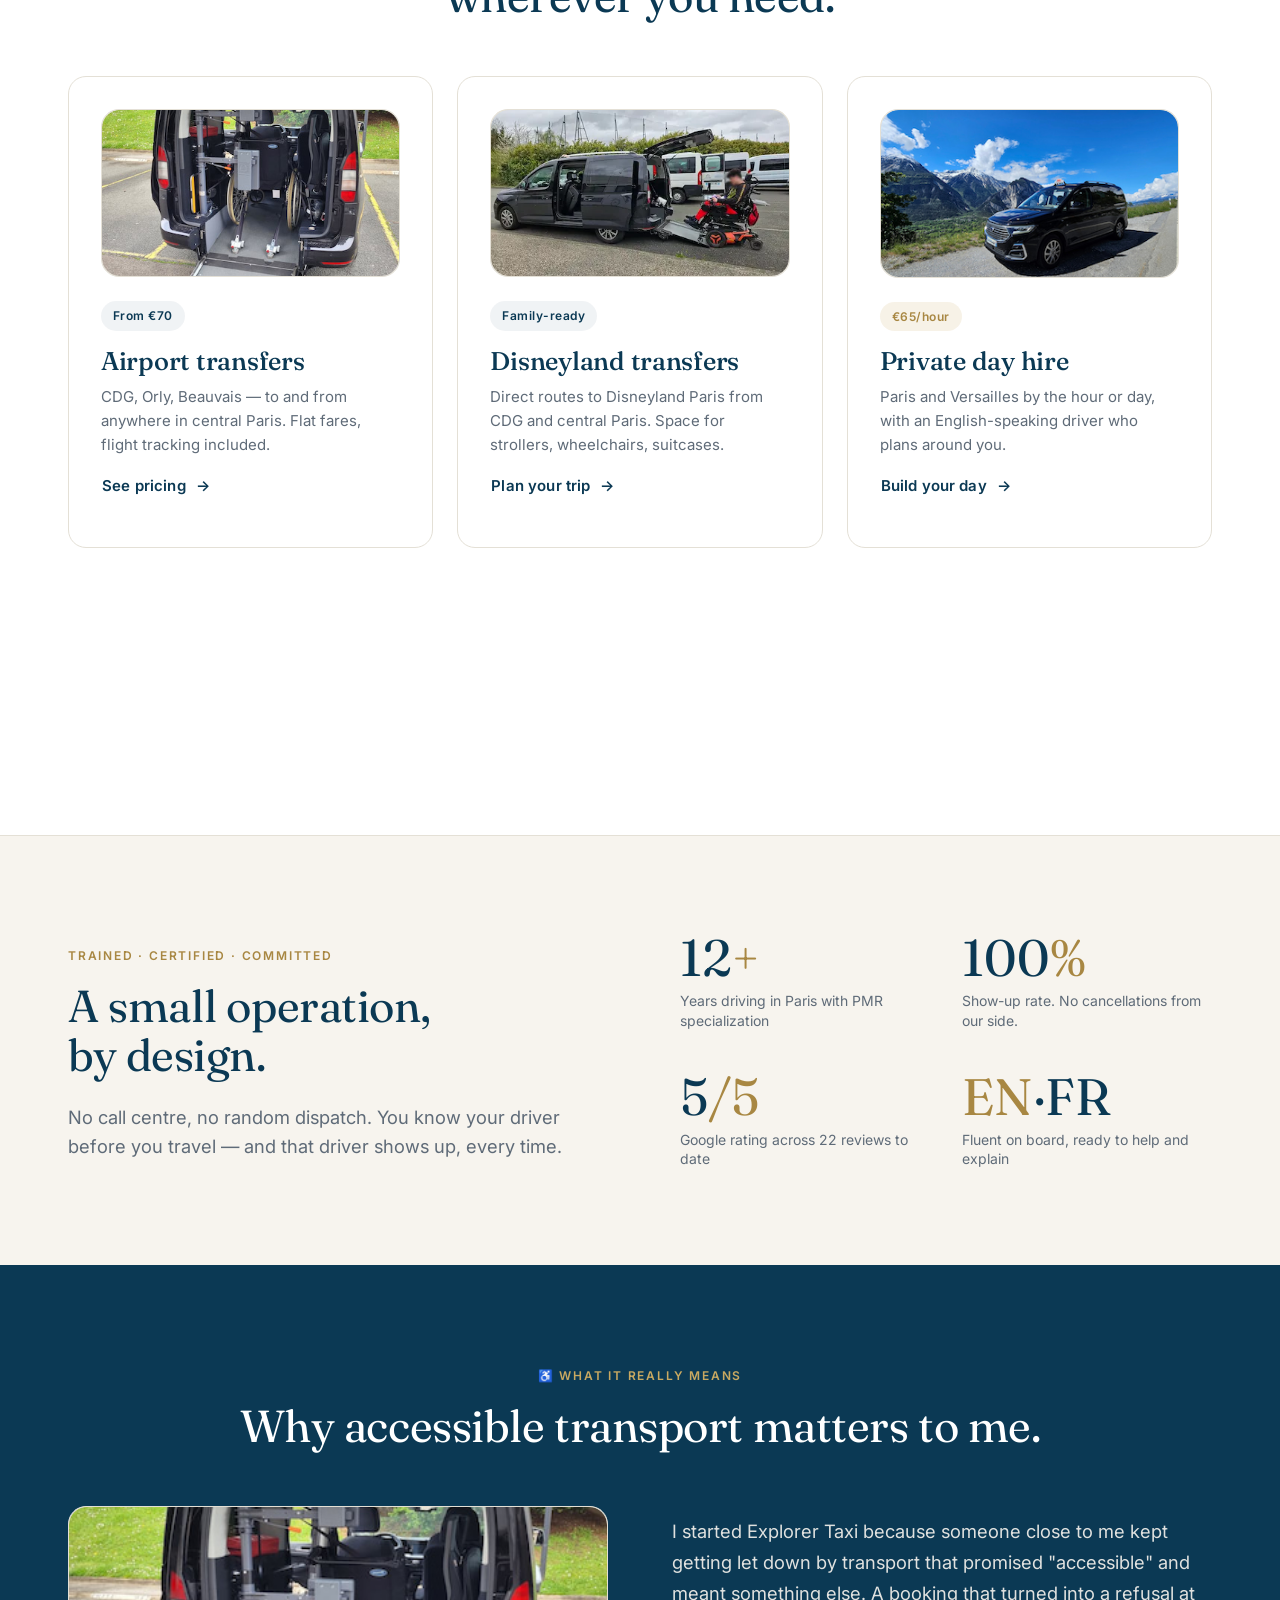
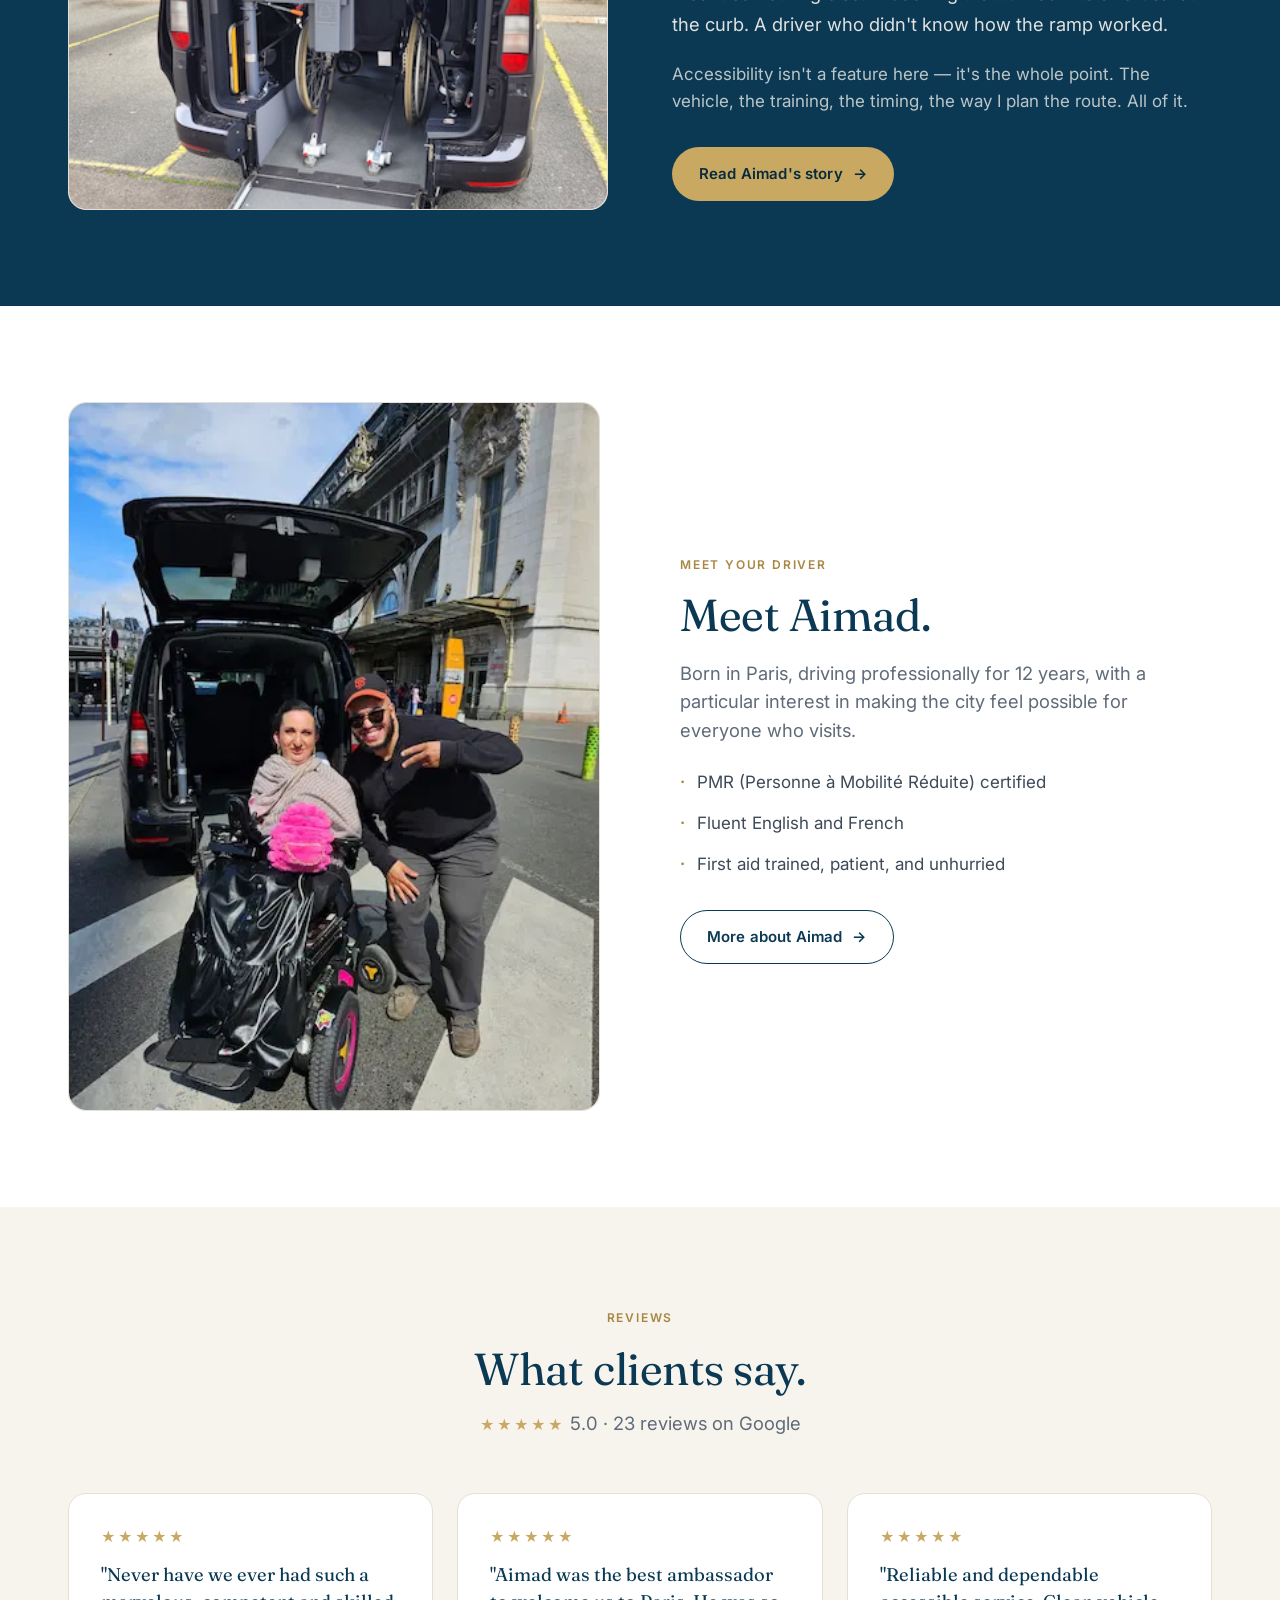
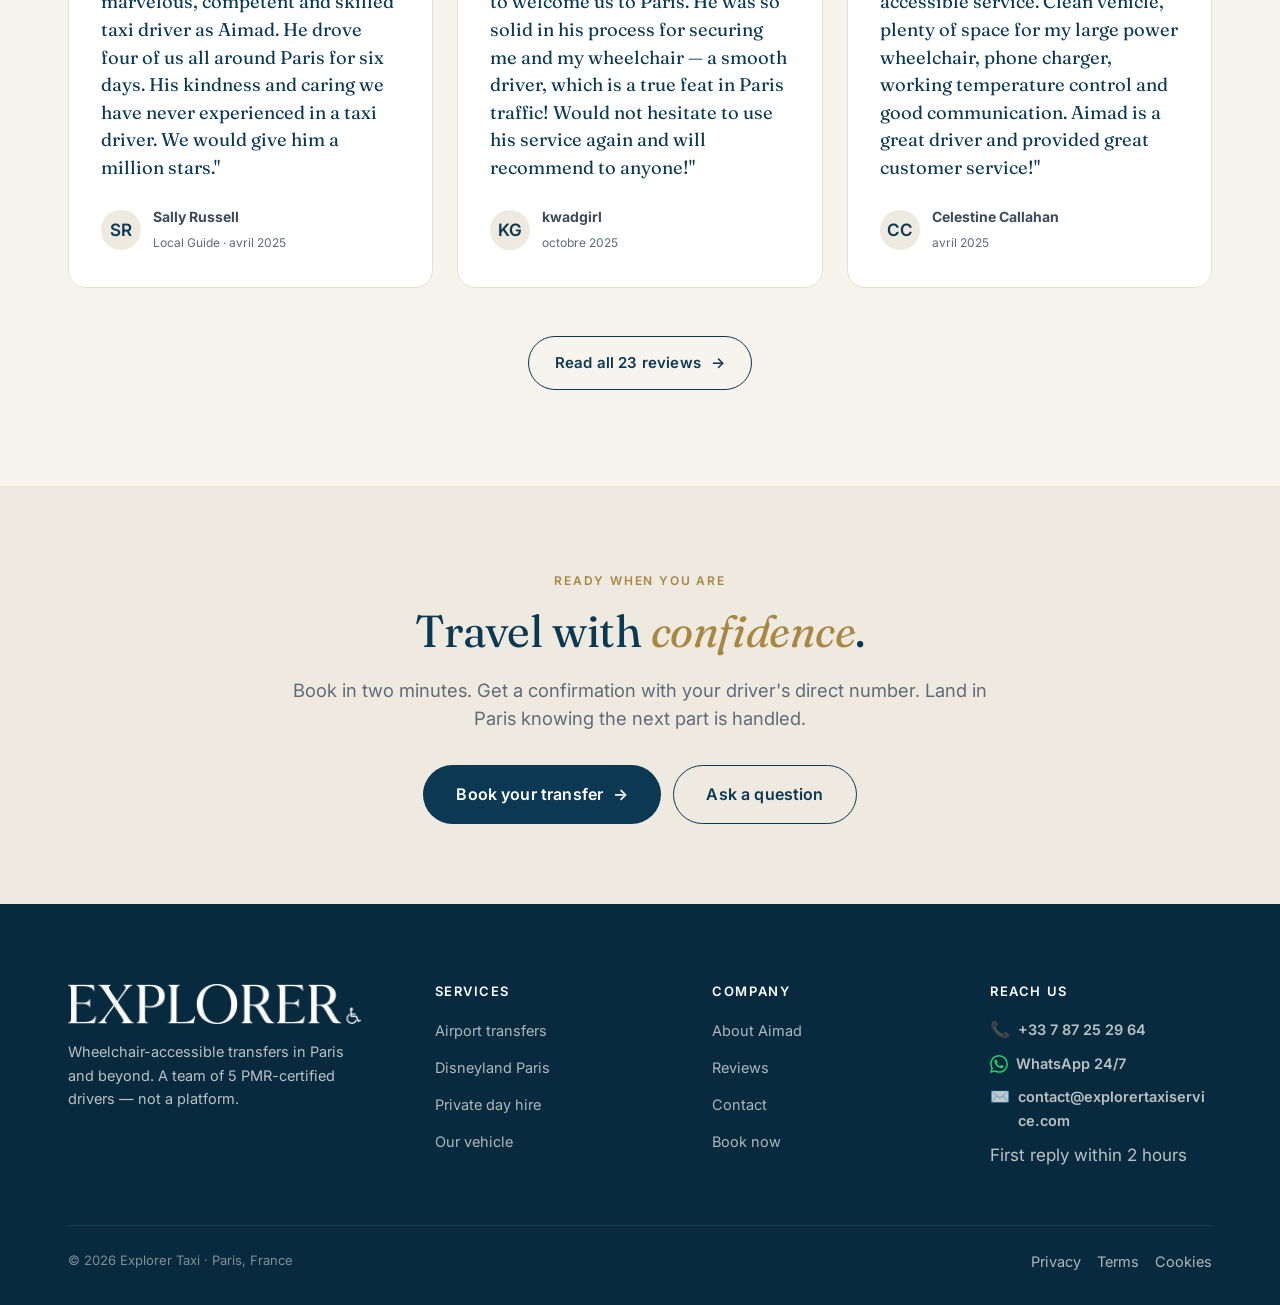
==== commit 3c1a664c: "Perf: ajout defer sur scripts chrome.js et site.js (toutes les pages) Réduit le Total Blocking Time " ====
--- a/index.html
+++ b/index.html
@@ -334,6 +334,6 @@
   </div>
 </footer>
 
-<script src="assets/site.js"></script>
+<script src="assets/site.js" defer></script>
 </body>
 </html>
